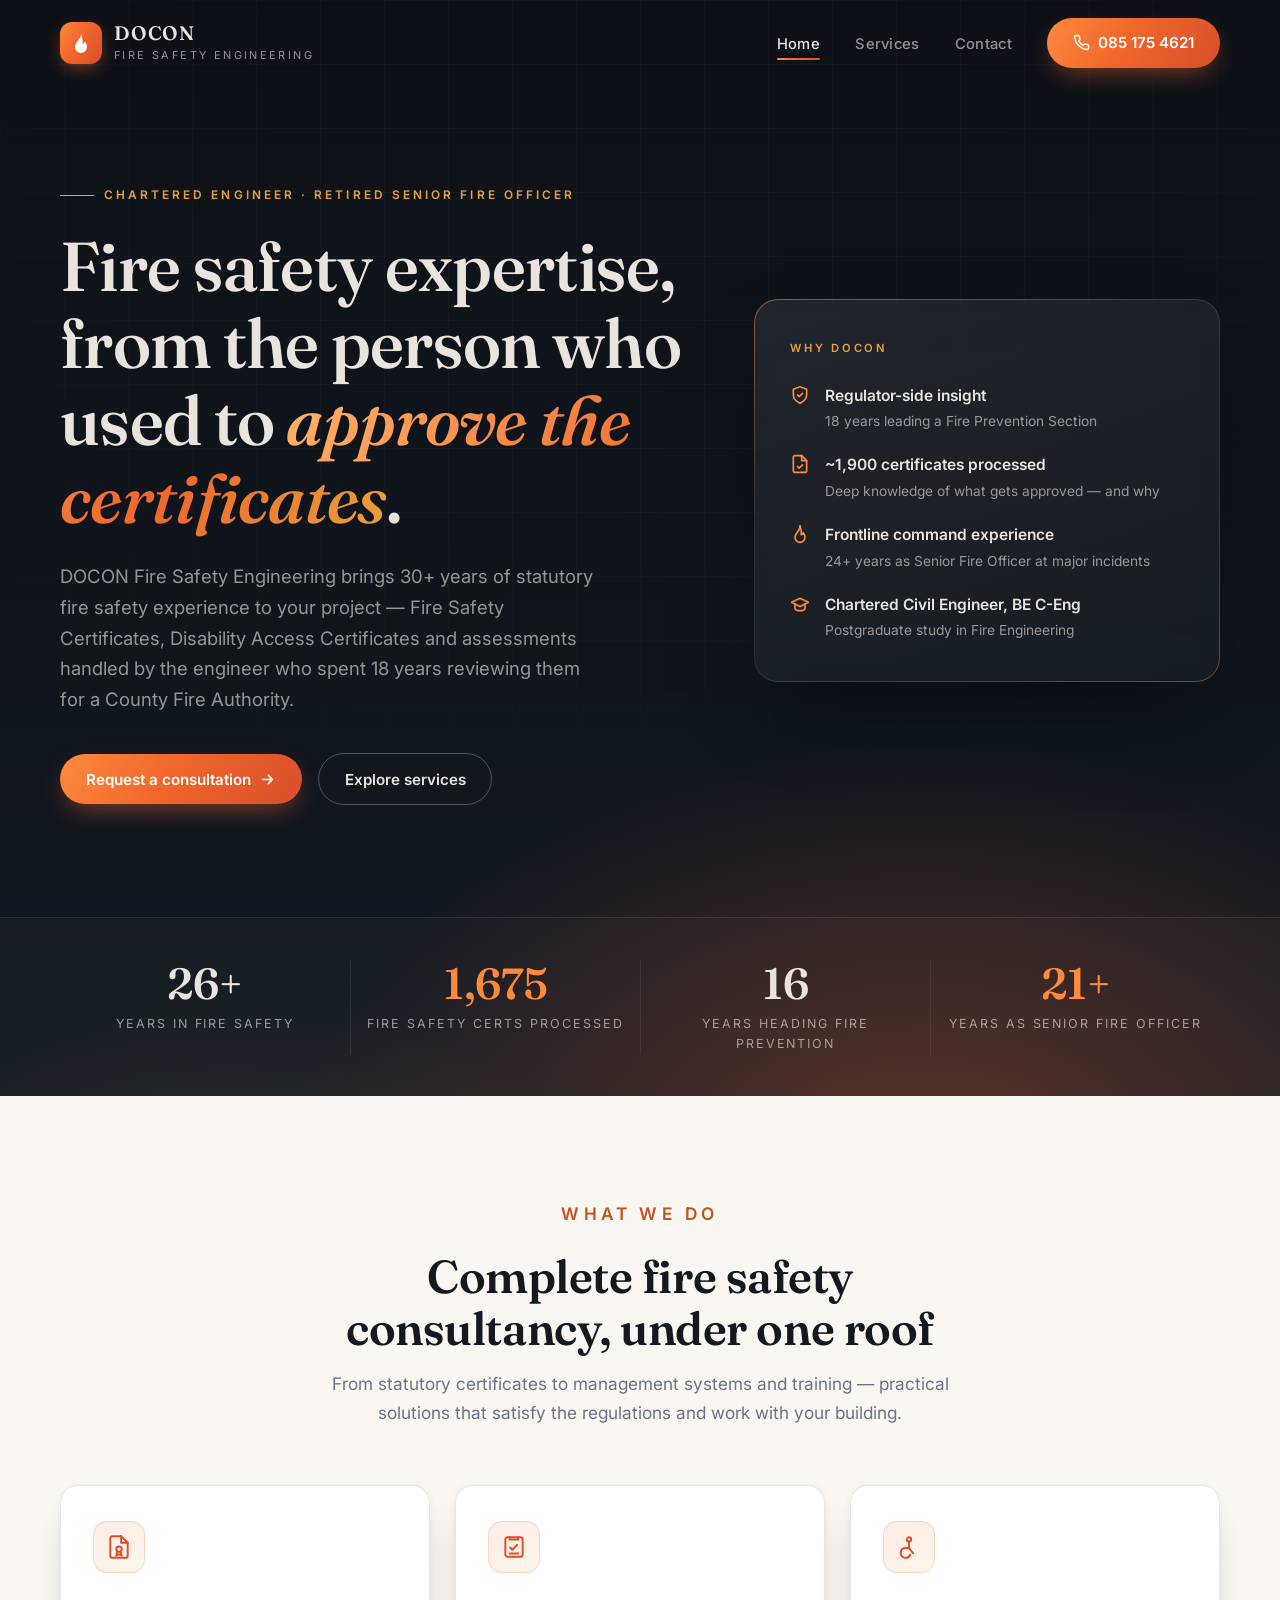
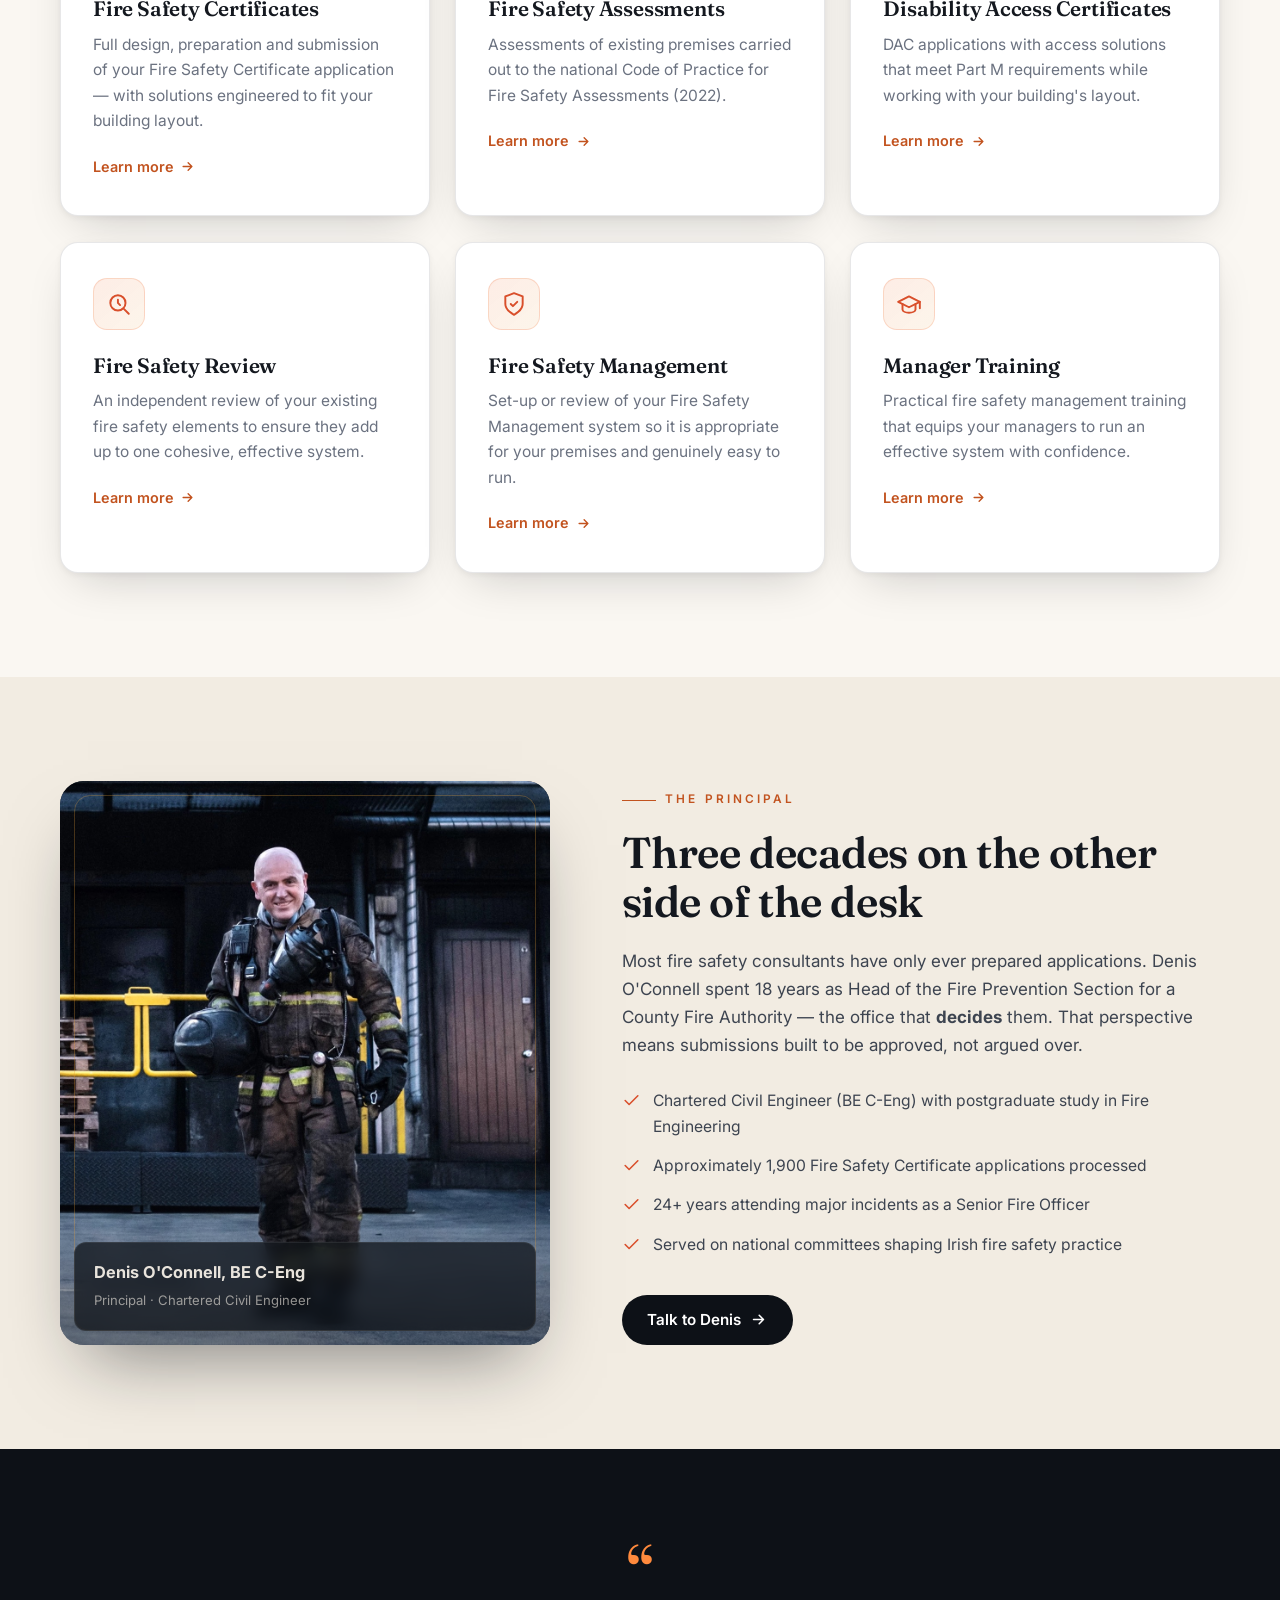
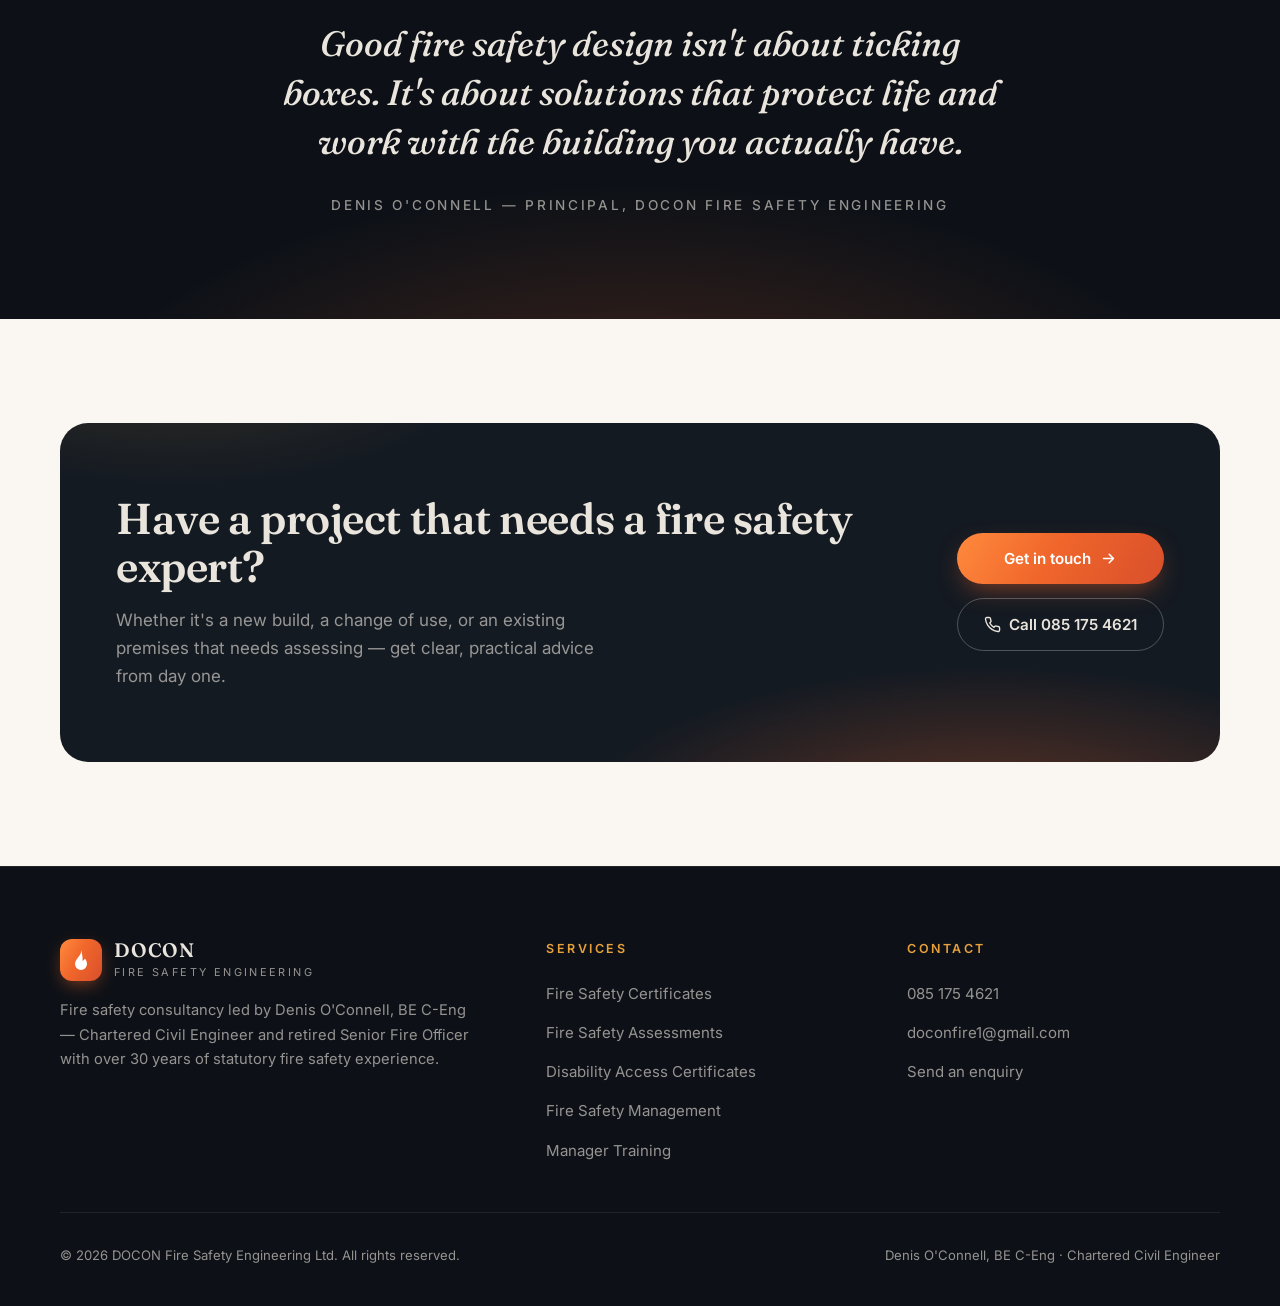
==== index.html @ 433e4456 "Build DOCON Fire Safety Engineering website with photos Three-page static site (home, services, cont" ====
<!DOCTYPE html>
<html lang="en">
<head>
  <meta charset="UTF-8">
  <meta name="viewport" content="width=device-width, initial-scale=1.0">
  <title>DOCON Fire Safety Engineering | Fire Safety Consultants, Ireland</title>
  <meta name="description" content="DOCON Fire Safety Engineering Ltd. — fire safety certificates, assessments and disability access certificates from Denis O'Connell, Chartered Engineer and retired Senior Fire Officer with 30+ years' experience.">
  <link rel="preconnect" href="https://fonts.googleapis.com">
  <link rel="preconnect" href="https://fonts.gstatic.com" crossorigin>
  <link href="https://fonts.googleapis.com/css2?family=Fraunces:ital,opsz,wght@0,9..144,400..700;1,9..144,400..700&family=Inter:wght@400;500;600;700&display=swap" rel="stylesheet">
  <link rel="stylesheet" href="styles.css">
  <link rel="icon" href="data:image/svg+xml,%3Csvg xmlns='http://www.w3.org/2000/svg' viewBox='0 0 24 24'%3E%3Cpath fill='%23f0662b' d='M12 2c.5 4-1.5 5.5-3 7.5C7.4 11.6 6 13.6 6 16a6 6 0 0 0 12 0c0-2.1-1-3.9-2-5.5-.7 1.2-1.5 2-2.5 2.5.5-3-.5-8-1.5-11z'/%3E%3C/svg%3E">
</head>
<body>
<a class="skip-link" href="#main">Skip to content</a>

<header class="site-header">
  <div class="wrap nav">
    <a class="brand" href="index.html" aria-label="DOCON Fire Safety Engineering — home">
      <span class="brand-mark" aria-hidden="true">
        <svg viewBox="0 0 24 24" fill="none"><path d="M12 2c.5 4-1.5 5.5-3 7.5C7.4 11.6 6 13.6 6 16a6 6 0 0 0 12 0c0-2.1-1-3.9-2-5.5-.7 1.2-1.5 2-2.5 2.5.5-3-.5-8-1.5-11z" fill="#fff"/></svg>
      </span>
      <span class="brand-text">
        <strong>DOCON</strong>
        <span>Fire Safety Engineering</span>
      </span>
    </a>
    <nav aria-label="Main navigation">
      <button class="nav-toggle" aria-expanded="false" aria-label="Toggle menu">
        <span></span><span></span><span></span>
      </button>
      <ul class="nav-links">
        <li><a href="index.html" class="active" aria-current="page">Home</a></li>
        <li><a href="services.html">Services</a></li>
        <li><a href="contact.html">Contact</a></li>
        <li><a class="btn btn-flame" href="tel:+353851754621">
          <svg viewBox="0 0 24 24" fill="none" stroke="currentColor" stroke-width="2" stroke-linecap="round" stroke-linejoin="round"><path d="M22 16.92v3a2 2 0 0 1-2.18 2 19.79 19.79 0 0 1-8.63-3.07 19.5 19.5 0 0 1-6-6 19.79 19.79 0 0 1-3.07-8.67A2 2 0 0 1 4.11 2h3a2 2 0 0 1 2 1.72c.13.96.36 1.9.7 2.81a2 2 0 0 1-.45 2.11L8.09 9.91a16 16 0 0 0 6 6l1.27-1.27a2 2 0 0 1 2.11-.45c.91.34 1.85.57 2.81.7A2 2 0 0 1 22 16.92z"/></svg>
          085 175 4621
        </a></li>
      </ul>
    </nav>
  </div>
</header>

<main id="main">

  <!-- ============ HERO ============ -->
  <section class="hero">
    <div class="embers" aria-hidden="true"></div>
    <div class="wrap">
      <div class="hero-inner">
        <div>
          <p class="eyebrow">Chartered Engineer · Retired Senior Fire Officer</p>
          <h1>Fire safety expertise, from the person who used to <em>approve the certificates</em>.</h1>
          <p class="hero-lede">DOCON Fire Safety Engineering brings 30+ years of statutory fire safety experience to your project — Fire Safety Certificates, Disability Access Certificates and assessments handled by the engineer who spent 18 years reviewing them for a County Fire Authority.</p>
          <div class="hero-ctas">
            <a class="btn btn-flame" href="contact.html">Request a consultation
              <svg viewBox="0 0 24 24" fill="none" stroke="currentColor" stroke-width="2.2" stroke-linecap="round" stroke-linejoin="round"><path d="M5 12h14M13 6l6 6-6 6"/></svg>
            </a>
            <a class="btn btn-ghost" href="services.html">Explore services</a>
          </div>
        </div>

        <aside class="hero-card reveal" aria-label="Credentials at a glance">
          <p class="hero-card-label">Why DOCON</p>
          <ul>
            <li>
              <svg viewBox="0 0 24 24" fill="none" stroke="currentColor" stroke-width="2" stroke-linecap="round" stroke-linejoin="round"><path d="M12 22s8-4 8-10V5l-8-3-8 3v7c0 6 8 10 8 10z"/><path d="m9 12 2 2 4-4"/></svg>
              <span><strong>Regulator-side insight</strong><small>18 years leading a Fire Prevention Section</small></span>
            </li>
            <li>
              <svg viewBox="0 0 24 24" fill="none" stroke="currentColor" stroke-width="2" stroke-linecap="round" stroke-linejoin="round"><path d="M14 2H6a2 2 0 0 0-2 2v16a2 2 0 0 0 2 2h12a2 2 0 0 0 2-2V8z"/><path d="M14 2v6h6"/><path d="m9 15 2 2 4-4"/></svg>
              <span><strong>~1,900 certificates processed</strong><small>Deep knowledge of what gets approved — and why</small></span>
            </li>
            <li>
              <svg viewBox="0 0 24 24" fill="none" stroke="currentColor" stroke-width="2" stroke-linecap="round" stroke-linejoin="round"><path d="M12 2c.5 4-1.5 5.5-3 7.5C7.4 11.6 6 13.6 6 16a6 6 0 0 0 12 0c0-2.1-1-3.9-2-5.5-.7 1.2-1.5 2-2.5 2.5.5-3-.5-8-1.5-11z"/></svg>
              <span><strong>Frontline command experience</strong><small>24+ years as Senior Fire Officer at major incidents</small></span>
            </li>
            <li>
              <svg viewBox="0 0 24 24" fill="none" stroke="currentColor" stroke-width="2" stroke-linecap="round" stroke-linejoin="round"><path d="M22 10 12 5 2 10l10 5 10-5z"/><path d="M6 12v5c0 1.7 2.7 3 6 3s6-1.3 6-3v-5"/></svg>
              <span><strong>Chartered Civil Engineer, BE C-Eng</strong><small>Postgraduate study in Fire Engineering</small></span>
            </li>
          </ul>
        </aside>
      </div>
    </div>

    <div class="stats-band">
      <div class="wrap stats-grid">
        <div class="stat">
          <div class="stat-num"><span data-count="30" data-suffix="+">0</span></div>
          <div class="stat-label">Years in fire safety</div>
        </div>
        <div class="stat">
          <div class="stat-num"><span class="accent" data-count="1900" data-suffix="">0</span></div>
          <div class="stat-label">Fire Safety Certs processed</div>
        </div>
        <div class="stat">
          <div class="stat-num"><span data-count="18" data-suffix="">0</span></div>
          <div class="stat-label">Years heading Fire Prevention</div>
        </div>
        <div class="stat">
          <div class="stat-num"><span class="accent" data-count="24" data-suffix="+">0</span></div>
          <div class="stat-label">Years as Senior Fire Officer</div>
        </div>
      </div>
    </div>
  </section>

  <!-- ============ SERVICES PREVIEW ============ -->
  <section class="section">
    <div class="wrap">
      <div class="section-head center reveal">
        <p class="eyebrow on-light">What we do</p>
        <h2>Complete fire safety consultancy, under one roof</h2>
        <p>From statutory certificates to management systems and training — practical solutions that satisfy the regulations and work with your building.</p>
      </div>

      <div class="cards-grid">
        <a class="card reveal" href="services.html#fire-safety-certificates" style="--delay:0s">
          <span class="card-icon" aria-hidden="true">
            <svg viewBox="0 0 24 24" fill="none" stroke="currentColor" stroke-width="1.8" stroke-linecap="round" stroke-linejoin="round"><path d="M14 2H6a2 2 0 0 0-2 2v16a2 2 0 0 0 2 2h12a2 2 0 0 0 2-2V8z"/><path d="M14 2v6h6"/><circle cx="12" cy="14" r="2.5"/><path d="m10.5 16 -1 4 2.5-1.3L14.5 20l-1-4"/></svg>
          </span>
          <h3>Fire Safety Certificates</h3>
          <p>Full design, preparation and submission of your Fire Safety Certificate application — with solutions engineered to fit your building layout.</p>
          <span class="card-link">Learn more <svg viewBox="0 0 24 24" fill="none" stroke="currentColor" stroke-width="2.2" stroke-linecap="round" stroke-linejoin="round"><path d="M5 12h14M13 6l6 6-6 6"/></svg></span>
        </a>

        <a class="card reveal" href="services.html#fire-safety-assessments" style="--delay:0.08s">
          <span class="card-icon" aria-hidden="true">
            <svg viewBox="0 0 24 24" fill="none" stroke="currentColor" stroke-width="1.8" stroke-linecap="round" stroke-linejoin="round"><rect x="4" y="3" width="16" height="18" rx="2"/><path d="M8 3v2h8V3"/><path d="m8.5 12.5 2 2 4.5-4.5"/><path d="M8 18h8"/></svg>
          </span>
          <h3>Fire Safety Assessments</h3>
          <p>Assessments of existing premises carried out to the national Code of Practice for Fire Safety Assessments (2022).</p>
          <span class="card-link">Learn more <svg viewBox="0 0 24 24" fill="none" stroke="currentColor" stroke-width="2.2" stroke-linecap="round" stroke-linejoin="round"><path d="M5 12h14M13 6l6 6-6 6"/></svg></span>
        </a>

        <a class="card reveal" href="services.html#disability-access-certificates" style="--delay:0.16s">
          <span class="card-icon" aria-hidden="true">
            <svg viewBox="0 0 24 24" fill="none" stroke="currentColor" stroke-width="1.8" stroke-linecap="round" stroke-linejoin="round"><circle cx="12" cy="5" r="2"/><path d="M12 7v6l4 5"/><path d="M12 13H8.5a4.5 4.5 0 1 0 4.6 6"/></svg>
          </span>
          <h3>Disability Access Certificates</h3>
          <p>DAC applications with access solutions that meet Part M requirements while working with your building's layout.</p>
          <span class="card-link">Learn more <svg viewBox="0 0 24 24" fill="none" stroke="currentColor" stroke-width="2.2" stroke-linecap="round" stroke-linejoin="round"><path d="M5 12h14M13 6l6 6-6 6"/></svg></span>
        </a>

        <a class="card reveal" href="services.html#fire-safety-review" style="--delay:0s">
          <span class="card-icon" aria-hidden="true">
            <svg viewBox="0 0 24 24" fill="none" stroke="currentColor" stroke-width="1.8" stroke-linecap="round" stroke-linejoin="round"><circle cx="11" cy="11" r="7"/><path d="m21 21-4.3-4.3"/><path d="M11 8v3l2 2"/></svg>
          </span>
          <h3>Fire Safety Review</h3>
          <p>An independent review of your existing fire safety elements to ensure they add up to one cohesive, effective system.</p>
          <span class="card-link">Learn more <svg viewBox="0 0 24 24" fill="none" stroke="currentColor" stroke-width="2.2" stroke-linecap="round" stroke-linejoin="round"><path d="M5 12h14M13 6l6 6-6 6"/></svg></span>
        </a>

        <a class="card reveal" href="services.html#fire-safety-management" style="--delay:0.08s">
          <span class="card-icon" aria-hidden="true">
            <svg viewBox="0 0 24 24" fill="none" stroke="currentColor" stroke-width="1.8" stroke-linecap="round" stroke-linejoin="round"><path d="M12 22s8-4 8-10V5l-8-3-8 3v7c0 6 8 10 8 10z"/><path d="m9 12 2 2 4-4"/></svg>
          </span>
          <h3>Fire Safety Management</h3>
          <p>Set-up or review of your Fire Safety Management system so it is appropriate for your premises and genuinely easy to run.</p>
          <span class="card-link">Learn more <svg viewBox="0 0 24 24" fill="none" stroke="currentColor" stroke-width="2.2" stroke-linecap="round" stroke-linejoin="round"><path d="M5 12h14M13 6l6 6-6 6"/></svg></span>
        </a>

        <a class="card reveal" href="services.html#manager-training" style="--delay:0.16s">
          <span class="card-icon" aria-hidden="true">
            <svg viewBox="0 0 24 24" fill="none" stroke="currentColor" stroke-width="1.8" stroke-linecap="round" stroke-linejoin="round"><path d="M22 10 12 5 2 10l10 5 10-5z"/><path d="M6 12v5c0 1.7 2.7 3 6 3s6-1.3 6-3v-5"/><path d="M22 10v6"/></svg>
          </span>
          <h3>Manager Training</h3>
          <p>Practical fire safety management training that equips your managers to run an effective system with confidence.</p>
          <span class="card-link">Learn more <svg viewBox="0 0 24 24" fill="none" stroke="currentColor" stroke-width="2.2" stroke-linecap="round" stroke-linejoin="round"><path d="M5 12h14M13 6l6 6-6 6"/></svg></span>
        </a>
      </div>
    </div>
  </section>

  <!-- ============ ABOUT ============ -->
  <section class="section about-band">
    <div class="wrap about-grid">
      <div class="portrait-frame reveal">
        <img src="images/denis-fire-officer.jpg" alt="Denis O'Connell in full firefighter breathing apparatus, helmet in hand" loading="lazy">
        <div class="portrait-caption">
          <strong>Denis O'Connell, BE C-Eng</strong>
          <span>Principal · Chartered Civil Engineer</span>
        </div>
      </div>
      <div class="about-copy reveal">
        <p class="eyebrow on-light">The principal</p>
        <h2>Three decades on the other side of the desk</h2>
        <p>Most fire safety consultants have only ever prepared applications. Denis O'Connell spent 18 years as Head of the Fire Prevention Section for a County Fire Authority — the office that <strong>decides</strong> them. That perspective means submissions built to be approved, not argued over.</p>
        <ul class="cred-list">
          <li><svg viewBox="0 0 24 24" fill="none" stroke="currentColor" stroke-width="2" stroke-linecap="round" stroke-linejoin="round"><path d="M20 6 9 17l-5-5"/></svg>Chartered Civil Engineer (BE C-Eng) with postgraduate study in Fire Engineering</li>
          <li><svg viewBox="0 0 24 24" fill="none" stroke="currentColor" stroke-width="2" stroke-linecap="round" stroke-linejoin="round"><path d="M20 6 9 17l-5-5"/></svg>Approximately 1,900 Fire Safety Certificate applications processed</li>
          <li><svg viewBox="0 0 24 24" fill="none" stroke="currentColor" stroke-width="2" stroke-linecap="round" stroke-linejoin="round"><path d="M20 6 9 17l-5-5"/></svg>24+ years attending major incidents as a Senior Fire Officer</li>
          <li><svg viewBox="0 0 24 24" fill="none" stroke="currentColor" stroke-width="2" stroke-linecap="round" stroke-linejoin="round"><path d="M20 6 9 17l-5-5"/></svg>Served on national committees shaping Irish fire safety practice</li>
        </ul>
        <a class="btn btn-dark" href="contact.html">Talk to Denis
          <svg viewBox="0 0 24 24" fill="none" stroke="currentColor" stroke-width="2.2" stroke-linecap="round" stroke-linejoin="round"><path d="M5 12h14M13 6l6 6-6 6"/></svg>
        </a>
      </div>
    </div>
  </section>

  <!-- ============ QUOTE ============ -->
  <section class="section quote-band">
    <div class="wrap reveal">
      <blockquote>
        Good fire safety design isn't about ticking boxes. It's about solutions that protect life <em>and</em> work with the building you actually have.
        <cite>Denis O'Connell — Principal, DOCON Fire Safety Engineering</cite>
      </blockquote>
    </div>
  </section>

  <!-- ============ CTA ============ -->
  <section class="section">
    <div class="wrap">
      <div class="cta-band reveal">
        <div>
          <h2>Have a project that needs a fire safety expert?</h2>
          <p>Whether it's a new build, a change of use, or an existing premises that needs assessing — get clear, practical advice from day one.</p>
        </div>
        <div class="cta-actions">
          <a class="btn btn-flame" href="contact.html">Get in touch
            <svg viewBox="0 0 24 24" fill="none" stroke="currentColor" stroke-width="2.2" stroke-linecap="round" stroke-linejoin="round"><path d="M5 12h14M13 6l6 6-6 6"/></svg>
          </a>
          <a class="btn btn-ghost" href="tel:+353851754621">
            <svg viewBox="0 0 24 24" fill="none" stroke="currentColor" stroke-width="2" stroke-linecap="round" stroke-linejoin="round"><path d="M22 16.92v3a2 2 0 0 1-2.18 2 19.79 19.79 0 0 1-8.63-3.07 19.5 19.5 0 0 1-6-6 19.79 19.79 0 0 1-3.07-8.67A2 2 0 0 1 4.11 2h3a2 2 0 0 1 2 1.72c.13.96.36 1.9.7 2.81a2 2 0 0 1-.45 2.11L8.09 9.91a16 16 0 0 0 6 6l1.27-1.27a2 2 0 0 1 2.11-.45c.91.34 1.85.57 2.81.7A2 2 0 0 1 22 16.92z"/></svg>
            Call 085 175 4621
          </a>
        </div>
      </div>
    </div>
  </section>

</main>

<footer class="site-footer">
  <div class="wrap">
    <div class="footer-grid">
      <div class="footer-brand">
        <a class="brand" href="index.html">
          <span class="brand-mark" aria-hidden="true">
            <svg viewBox="0 0 24 24" fill="none"><path d="M12 2c.5 4-1.5 5.5-3 7.5C7.4 11.6 6 13.6 6 16a6 6 0 0 0 12 0c0-2.1-1-3.9-2-5.5-.7 1.2-1.5 2-2.5 2.5.5-3-.5-8-1.5-11z" fill="#fff"/></svg>
          </span>
          <span class="brand-text">
            <strong>DOCON</strong>
            <span>Fire Safety Engineering</span>
          </span>
        </a>
        <p>Fire safety consultancy led by Denis O'Connell, BE C-Eng — Chartered Civil Engineer and retired Senior Fire Officer with over 30 years of statutory fire safety experience.</p>
      </div>
      <div class="footer-col">
        <h4>Services</h4>
        <ul>
          <li><a href="services.html#fire-safety-certificates">Fire Safety Certificates</a></li>
          <li><a href="services.html#fire-safety-assessments">Fire Safety Assessments</a></li>
          <li><a href="services.html#disability-access-certificates">Disability Access Certificates</a></li>
          <li><a href="services.html#fire-safety-management">Fire Safety Management</a></li>
          <li><a href="services.html#manager-training">Manager Training</a></li>
        </ul>
      </div>
      <div class="footer-col">
        <h4>Contact</h4>
        <ul>
          <li><a href="tel:+353851754621">085 175 4621</a></li>
          <li><a href="mailto:doconfire1@gmail.com">doconfire1@gmail.com</a></li>
          <li><a href="contact.html">Send an enquiry</a></li>
        </ul>
      </div>
    </div>
    <div class="footer-bottom">
      <span>© <span id="year">2026</span> DOCON Fire Safety Engineering Ltd. All rights reserved.</span>
      <span>Denis O'Connell, BE C-Eng · Chartered Civil Engineer</span>
    </div>
  </div>
</footer>

<script src="script.js"></script>
</body>
</html>
---- styles.css ----
/* ============================================
   DOCON Fire Safety Engineering — styles.css
   ============================================ */

:root {
  --ink: #14181f;
  --ink-soft: #3d4450;
  --ink-muted: #6b7280;
  --paper: #faf7f2;
  --paper-card: #ffffff;
  --dark: #0d1117;
  --dark-2: #141a22;
  --dark-3: #1b232e;
  --line: rgba(20, 24, 31, 0.1);
  --line-dark: rgba(255, 255, 255, 0.08);
  --flame: #f0662b;
  --flame-bright: #ff8a3d;
  --ember: #e8a13a;
  --flame-grad: linear-gradient(120deg, #ff8a3d 0%, #f0662b 45%, #d94f2b 100%);
  --text-on-dark: #e9e4dc;
  --text-on-dark-muted: rgba(233, 228, 220, 0.62);
  --radius: 18px;
  --shadow-card: 0 2px 6px rgba(13, 17, 23, 0.05), 0 18px 44px -18px rgba(13, 17, 23, 0.22);
  --shadow-card-hover: 0 4px 10px rgba(13, 17, 23, 0.07), 0 30px 60px -20px rgba(217, 79, 43, 0.28);
  --ease-out: cubic-bezier(0.22, 1, 0.36, 1);
}

* { margin: 0; padding: 0; box-sizing: border-box; }

html { scroll-behavior: smooth; }

body {
  font-family: "Inter", -apple-system, BlinkMacSystemFont, "Segoe UI", sans-serif;
  font-size: 17px;
  line-height: 1.65;
  color: var(--ink);
  background: var(--paper);
  -webkit-font-smoothing: antialiased;
}

h1, h2, h3, .display {
  font-family: "Fraunces", Georgia, serif;
  font-weight: 600;
  line-height: 1.12;
  letter-spacing: -0.01em;
}

img { max-width: 100%; display: block; }
a { color: inherit; }

.wrap {
  width: min(1160px, 92vw);
  margin-inline: auto;
}

/* ---------- Accessibility ---------- */
.skip-link {
  position: absolute; left: -999px; top: 0;
  background: var(--flame); color: #fff; padding: 0.6rem 1rem;
  z-index: 200; border-radius: 0 0 8px 0; text-decoration: none;
}
.skip-link:focus { left: 0; }

:focus-visible {
  outline: 2px solid var(--flame);
  outline-offset: 3px;
  border-radius: 4px;
}

/* ============================================
   Header / Nav
   ============================================ */
.site-header {
  position: fixed;
  inset: 0 0 auto 0;
  z-index: 100;
  transition: background 0.35s ease, box-shadow 0.35s ease, border-color 0.35s ease;
  border-bottom: 1px solid transparent;
}
.site-header.scrolled {
  background: rgba(13, 17, 23, 0.82);
  -webkit-backdrop-filter: blur(14px);
  backdrop-filter: blur(14px);
  border-bottom-color: var(--line-dark);
  box-shadow: 0 10px 30px -12px rgba(0, 0, 0, 0.45);
}

.nav {
  display: flex;
  align-items: center;
  justify-content: space-between;
  gap: 2rem;
  padding: 1.1rem 0;
}

.brand {
  display: flex;
  align-items: center;
  gap: 0.75rem;
  text-decoration: none;
  color: var(--text-on-dark);
}
.brand-mark {
  width: 42px; height: 42px;
  display: grid; place-items: center;
  border-radius: 12px;
  background: var(--flame-grad);
  box-shadow: 0 6px 18px -4px rgba(240, 102, 43, 0.55);
  flex-shrink: 0;
}
.brand-mark svg { width: 24px; height: 24px; }
.brand-text { line-height: 1.15; }
.brand-text strong {
  display: block;
  font-family: "Fraunces", Georgia, serif;
  font-size: 1.22rem;
  font-weight: 600;
  letter-spacing: 0.04em;
}
.brand-text span {
  font-size: 0.68rem;
  text-transform: uppercase;
  letter-spacing: 0.22em;
  color: var(--text-on-dark-muted);
}

.nav-links {
  display: flex;
  align-items: center;
  gap: 2.2rem;
  list-style: none;
}
.nav-links a:not(.btn) {
  text-decoration: none;
  font-size: 0.92rem;
  font-weight: 500;
  letter-spacing: 0.02em;
  color: var(--text-on-dark-muted);
  transition: color 0.2s ease;
  position: relative;
  padding: 0.3rem 0;
}
.nav-links a:not(.btn):hover { color: var(--text-on-dark); }
.nav-links a:not(.btn)::after {
  content: "";
  position: absolute;
  left: 0; bottom: -2px;
  width: 100%; height: 2px;
  background: var(--flame-grad);
  border-radius: 2px;
  transform: scaleX(0);
  transform-origin: left;
  transition: transform 0.3s var(--ease-out);
}
.nav-links a:not(.btn):hover::after,
.nav-links a.active::after { transform: scaleX(1); }
.nav-links a.active { color: var(--text-on-dark) !important; }

.nav-toggle {
  display: none;
  background: none;
  border: 0;
  cursor: pointer;
  padding: 0.5rem;
  z-index: 110;
}
.nav-toggle span {
  display: block;
  width: 26px; height: 2px;
  background: var(--text-on-dark);
  margin: 6px 0;
  border-radius: 2px;
  transition: transform 0.3s ease, opacity 0.3s ease;
}
.nav-toggle[aria-expanded="true"] span:nth-child(1) { transform: translateY(8px) rotate(45deg); }
.nav-toggle[aria-expanded="true"] span:nth-child(2) { opacity: 0; }
.nav-toggle[aria-expanded="true"] span:nth-child(3) { transform: translateY(-8px) rotate(-45deg); }

/* ---------- Buttons ---------- */
.btn {
  display: inline-flex;
  align-items: center;
  gap: 0.55rem;
  padding: 0.8rem 1.6rem;
  border-radius: 999px;
  font-weight: 600;
  font-size: 0.95rem;
  text-decoration: none;
  border: 0;
  cursor: pointer;
  font-family: inherit;
  transition: transform 0.25s var(--ease-out), box-shadow 0.25s ease, background 0.25s ease;
}
.btn-flame {
  background: var(--flame-grad);
  color: #fff;
  box-shadow: 0 10px 26px -8px rgba(240, 102, 43, 0.55);
}
.btn-flame:hover {
  transform: translateY(-2px);
  box-shadow: 0 16px 34px -8px rgba(240, 102, 43, 0.65);
}
.btn-ghost {
  background: transparent;
  color: var(--text-on-dark);
  border: 1px solid rgba(255, 255, 255, 0.25);
}
.btn-ghost:hover {
  border-color: rgba(255, 255, 255, 0.55);
  background: rgba(255, 255, 255, 0.06);
  transform: translateY(-2px);
}
.btn-dark {
  background: var(--dark);
  color: #fff;
}
.btn-dark:hover {
  transform: translateY(-2px);
  box-shadow: 0 14px 30px -10px rgba(13, 17, 23, 0.5);
}
.btn svg { width: 17px; height: 17px; }

/* ============================================
   Hero
   ============================================ */
.hero {
  position: relative;
  background:
    radial-gradient(ellipse 80% 65% at 72% 108%, rgba(240, 102, 43, 0.32), transparent 62%),
    radial-gradient(ellipse 55% 45% at 18% 118%, rgba(232, 161, 58, 0.16), transparent 60%),
    linear-gradient(180deg, #0d1117 0%, #10151d 55%, #131922 100%);
  color: var(--text-on-dark);
  overflow: hidden;
}
.hero::before {
  content: "";
  position: absolute;
  inset: 0;
  background-image:
    linear-gradient(rgba(255,255,255,0.028) 1px, transparent 1px),
    linear-gradient(90deg, rgba(255,255,255,0.028) 1px, transparent 1px);
  background-size: 64px 64px;
  -webkit-mask-image: radial-gradient(ellipse 90% 80% at 50% 20%, black 30%, transparent 78%);
  mask-image: radial-gradient(ellipse 90% 80% at 50% 20%, black 30%, transparent 78%);
  pointer-events: none;
}

/* floating embers */
.embers { position: absolute; inset: 0; pointer-events: none; overflow: hidden; }
.ember {
  position: absolute;
  bottom: -12px;
  width: 5px; height: 5px;
  border-radius: 50%;
  background: radial-gradient(circle, #ffb469 0%, #f0662b 60%, transparent 100%);
  opacity: 0;
  animation: rise linear infinite;
  filter: blur(0.5px);
}
@keyframes rise {
  0%   { transform: translateY(0) translateX(0) scale(1); opacity: 0; }
  8%   { opacity: 0.85; }
  60%  { opacity: 0.5; }
  100% { transform: translateY(-88vh) translateX(var(--drift, 30px)) scale(0.25); opacity: 0; }
}
@media (prefers-reduced-motion: reduce) {
  .ember { animation: none; display: none; }
  html { scroll-behavior: auto; }
}

.hero-inner {
  position: relative;
  display: grid;
  grid-template-columns: 1.15fr 0.85fr;
  gap: 4rem;
  align-items: center;
  padding: 11rem 0 7rem;
  min-height: 92vh;
}

.eyebrow {
  display: inline-flex;
  align-items: center;
  gap: 0.6rem;
  font-size: 0.74rem;
  font-weight: 600;
  text-transform: uppercase;
  letter-spacing: 0.26em;
  color: var(--ember);
  margin-bottom: 1.4rem;
}
.eyebrow::before {
  content: "";
  width: 34px; height: 1px;
  background: var(--ember);
}

.hero h1 {
  font-size: clamp(2.6rem, 5.4vw, 4.4rem);
  font-weight: 560;
  margin-bottom: 1.5rem;
}
.hero h1 em {
  font-style: italic;
  background: linear-gradient(115deg, #ffb469, #f0662b 65%, #e8a13a);
  -webkit-background-clip: text;
  background-clip: text;
  -webkit-text-fill-color: transparent;
  color: transparent;
}
.hero-lede {
  font-size: 1.16rem;
  color: var(--text-on-dark-muted);
  max-width: 34rem;
  margin-bottom: 2.4rem;
}
.hero-ctas { display: flex; flex-wrap: wrap; gap: 1rem; align-items: center; }

.hero-phone {
  display: flex; align-items: center; gap: 0.6rem;
  color: var(--text-on-dark-muted);
  font-size: 0.95rem;
  text-decoration: none;
  transition: color 0.2s ease;
}
.hero-phone:hover { color: var(--text-on-dark); }
.hero-phone svg { width: 18px; height: 18px; color: var(--ember); }

/* hero credential card */
.hero-card {
  position: relative;
  background: linear-gradient(160deg, rgba(255,255,255,0.075), rgba(255,255,255,0.028));
  border: 1px solid var(--line-dark);
  border-radius: 24px;
  padding: 2.4rem 2.2rem;
  -webkit-backdrop-filter: blur(8px);
  backdrop-filter: blur(8px);
  box-shadow: 0 40px 80px -30px rgba(0, 0, 0, 0.55);
}
.hero-card::before {
  content: "";
  position: absolute;
  inset: -1px;
  border-radius: 24px;
  padding: 1px;
  background: linear-gradient(160deg, rgba(255, 138, 61, 0.5), transparent 40%, transparent 65%, rgba(232, 161, 58, 0.3));
  -webkit-mask: linear-gradient(#fff 0 0) content-box, linear-gradient(#fff 0 0);
  mask: linear-gradient(#fff 0 0) content-box, linear-gradient(#fff 0 0);
  -webkit-mask-composite: xor;
  mask-composite: exclude;
  pointer-events: none;
}
.hero-card-label {
  font-size: 0.7rem;
  text-transform: uppercase;
  letter-spacing: 0.24em;
  color: var(--ember);
  font-weight: 600;
  margin-bottom: 1.6rem;
}
.hero-card ul { list-style: none; display: grid; gap: 1.15rem; }
.hero-card li {
  display: flex;
  gap: 0.9rem;
  align-items: flex-start;
  font-size: 0.97rem;
  color: var(--text-on-dark);
}
.hero-card li svg {
  width: 20px; height: 20px;
  flex-shrink: 0;
  margin-top: 2px;
  color: var(--flame-bright);
}
.hero-card li span strong { display: block; font-weight: 600; }
.hero-card li span small { color: var(--text-on-dark-muted); font-size: 0.86rem; }

/* ---------- stats band ---------- */
.stats-band {
  position: relative;
  border-top: 1px solid var(--line-dark);
  background: rgba(255, 255, 255, 0.02);
}
.stats-grid {
  display: grid;
  grid-template-columns: repeat(4, 1fr);
  padding: 2.6rem 0;
}
.stat {
  text-align: center;
  padding: 0 1rem;
  border-left: 1px solid var(--line-dark);
}
.stat:first-child { border-left: 0; }
.stat-num {
  font-family: "Fraunces", Georgia, serif;
  font-size: clamp(2rem, 3.4vw, 2.9rem);
  font-weight: 560;
  color: var(--text-on-dark);
  line-height: 1.1;
}
.stat-num .accent { color: var(--flame-bright); }
.stat-label {
  margin-top: 0.35rem;
  font-size: 0.78rem;
  text-transform: uppercase;
  letter-spacing: 0.16em;
  color: var(--text-on-dark-muted);
}

/* ============================================
   Sections (light)
   ============================================ */
section { position: relative; }
.section { padding: 6.5rem 0; }
.section-head { max-width: 42rem; margin-bottom: 3.6rem; }
.section-head.center { margin-inline: auto; text-align: center; }
.section-head.center .eyebrow { justify-content: center; }
.section-head.center .eyebrow::before { display: none; }
.section-head h2 {
  font-size: clamp(2rem, 3.6vw, 2.9rem);
  margin-bottom: 1rem;
}
.section-head p { color: var(--ink-muted); font-size: 1.08rem; }

.eyebrow.on-light { color: #c2531f; }
.eyebrow.on-light::before { background: #c2531f; }

/* ---------- service cards ---------- */
.cards-grid {
  display: grid;
  grid-template-columns: repeat(3, 1fr);
  gap: 1.6rem;
}
.card {
  position: relative;
  background: var(--paper-card);
  border: 1px solid var(--line);
  border-radius: var(--radius);
  padding: 2.2rem 2rem;
  box-shadow: var(--shadow-card);
  transition: transform 0.35s var(--ease-out), box-shadow 0.35s ease;
  overflow: hidden;
  text-decoration: none;
  display: block;
  color: var(--ink);
}
.card::after {
  content: "";
  position: absolute;
  inset: auto 0 0 0;
  height: 3px;
  background: var(--flame-grad);
  transform: scaleX(0);
  transform-origin: left;
  transition: transform 0.4s var(--ease-out);
}
.card:hover { transform: translateY(-6px); box-shadow: var(--shadow-card-hover); }
.card:hover::after { transform: scaleX(1); }

.card-icon {
  width: 52px; height: 52px;
  border-radius: 14px;
  display: grid; place-items: center;
  background: linear-gradient(140deg, rgba(240, 102, 43, 0.12), rgba(232, 161, 58, 0.1));
  border: 1px solid rgba(240, 102, 43, 0.2);
  margin-bottom: 1.5rem;
  color: #d94f2b;
}
.card-icon svg { width: 26px; height: 26px; }
.card h3 { font-size: 1.3rem; margin-bottom: 0.7rem; }
.card p { color: var(--ink-muted); font-size: 0.97rem; }
.card-link {
  display: inline-flex;
  align-items: center;
  gap: 0.4rem;
  margin-top: 1.3rem;
  font-size: 0.9rem;
  font-weight: 600;
  color: #c2531f;
}
.card-link svg { width: 15px; height: 15px; transition: transform 0.25s var(--ease-out); }
.card:hover .card-link svg { transform: translateX(4px); }

/* ---------- about band ---------- */
.about-band { background: #f2ece2; }
.about-grid {
  display: grid;
  grid-template-columns: 0.9fr 1.1fr;
  gap: 4.5rem;
  align-items: center;
}
.portrait-frame {
  position: relative;
  border-radius: 24px;
  aspect-ratio: 4 / 4.6;
  background:
    radial-gradient(ellipse 90% 70% at 50% 100%, rgba(240, 102, 43, 0.28), transparent 65%),
    linear-gradient(165deg, #1b232e 0%, #0d1117 100%);
  display: grid;
  place-items: center;
  overflow: hidden;
  box-shadow: 0 36px 70px -28px rgba(13, 17, 23, 0.5);
}
.portrait-frame::before {
  content: "";
  position: absolute; inset: 14px;
  border: 1px solid rgba(232, 161, 58, 0.28);
  border-radius: 16px;
  pointer-events: none;
  z-index: 2;
}
.portrait-frame img {
  position: absolute;
  inset: 0;
  width: 100%;
  height: 100%;
  object-fit: cover;
  object-position: 60% 20%;
}
.portrait-frame::after {
  content: "";
  position: absolute;
  inset: 0;
  background: linear-gradient(180deg, transparent 55%, rgba(13, 17, 23, 0.55) 100%);
  pointer-events: none;
}
.portrait-caption { z-index: 3; }
.portrait-initials {
  font-family: "Fraunces", Georgia, serif;
  font-size: 6rem;
  font-weight: 560;
  background: linear-gradient(115deg, #ffb469, #f0662b 60%, #e8a13a);
  -webkit-background-clip: text;
  background-clip: text;
  -webkit-text-fill-color: transparent;
  color: transparent;
}
.portrait-caption {
  position: absolute;
  inset: auto 14px 14px;
  padding: 1rem 1.2rem;
  border-radius: 12px;
  background: rgba(13, 17, 23, 0.72);
  -webkit-backdrop-filter: blur(8px);
  backdrop-filter: blur(8px);
  border: 1px solid var(--line-dark);
  color: var(--text-on-dark);
}
.portrait-caption strong { display: block; font-size: 1.02rem; }
.portrait-caption span { font-size: 0.82rem; color: var(--text-on-dark-muted); }

.about-copy h2 { font-size: clamp(2rem, 3.4vw, 2.7rem); margin-bottom: 1.3rem; }
.about-copy > p { color: var(--ink-soft); margin-bottom: 1.2rem; }
.cred-list { list-style: none; display: grid; gap: 0.85rem; margin: 1.8rem 0 2.3rem; }
.cred-list li {
  display: flex; gap: 0.8rem; align-items: flex-start;
  font-size: 0.98rem; color: var(--ink-soft);
}
.cred-list svg {
  width: 19px; height: 19px; flex-shrink: 0; margin-top: 3px;
  color: #d94f2b;
}

/* ---------- process ---------- */
.process-grid {
  display: grid;
  grid-template-columns: repeat(4, 1fr);
  gap: 1.6rem;
  counter-reset: step;
}
.process-step {
  position: relative;
  padding: 2rem 1.6rem 1.8rem;
  background: var(--paper-card);
  border: 1px solid var(--line);
  border-radius: var(--radius);
  box-shadow: var(--shadow-card);
}
.process-step::before {
  counter-increment: step;
  content: "0" counter(step);
  display: block;
  font-family: "Fraunces", Georgia, serif;
  font-size: 2.6rem;
  font-weight: 560;
  line-height: 1;
  background: linear-gradient(115deg, #f0662b, #e8a13a);
  -webkit-background-clip: text;
  background-clip: text;
  -webkit-text-fill-color: transparent;
  color: transparent;
  margin-bottom: 1rem;
}
.process-step h3 { font-size: 1.12rem; margin-bottom: 0.5rem; }
.process-step p { font-size: 0.92rem; color: var(--ink-muted); }

/* ---------- quote band ---------- */
.quote-band {
  background:
    radial-gradient(ellipse 70% 90% at 50% 130%, rgba(240, 102, 43, 0.25), transparent 65%),
    var(--dark);
  color: var(--text-on-dark);
  text-align: center;
}
.quote-band blockquote {
  max-width: 46rem;
  margin-inline: auto;
  font-family: "Fraunces", Georgia, serif;
  font-size: clamp(1.5rem, 3vw, 2.2rem);
  font-weight: 480;
  font-style: italic;
  line-height: 1.4;
}
.quote-band blockquote::before {
  content: "\201C";
  display: block;
  font-size: 4.5rem;
  line-height: 0.6;
  color: var(--flame-bright);
  margin-bottom: 1.4rem;
  font-style: normal;
}
.quote-band cite {
  display: block;
  margin-top: 1.8rem;
  font-family: "Inter", sans-serif;
  font-style: normal;
  font-size: 0.85rem;
  text-transform: uppercase;
  letter-spacing: 0.2em;
  color: var(--text-on-dark-muted);
}

/* ---------- CTA band ---------- */
.cta-band {
  background:
    radial-gradient(ellipse 60% 80% at 80% 120%, rgba(240, 102, 43, 0.35), transparent 60%),
    radial-gradient(ellipse 50% 70% at 10% -20%, rgba(232, 161, 58, 0.14), transparent 55%),
    var(--dark-2);
  color: var(--text-on-dark);
  border-radius: 28px;
  padding: 4.5rem 3.5rem;
  display: grid;
  grid-template-columns: 1.3fr auto;
  gap: 3rem;
  align-items: center;
  overflow: hidden;
  position: relative;
}
.cta-band h2 { font-size: clamp(1.9rem, 3.4vw, 2.7rem); margin-bottom: 0.9rem; }
.cta-band p { color: var(--text-on-dark-muted); max-width: 32rem; }
.cta-actions { display: grid; gap: 0.9rem; justify-items: stretch; }
.cta-actions .btn { justify-content: center; }

/* ============================================
   Page hero (interior pages)
   ============================================ */
.page-hero {
  background:
    radial-gradient(ellipse 75% 85% at 78% 130%, rgba(240, 102, 43, 0.28), transparent 60%),
    linear-gradient(180deg, #0d1117 0%, #131922 100%);
  color: var(--text-on-dark);
  padding: 10.5rem 0 5rem;
  position: relative;
  overflow: hidden;
}
.page-hero::before {
  content: "";
  position: absolute; inset: 0;
  background-image:
    linear-gradient(rgba(255,255,255,0.025) 1px, transparent 1px),
    linear-gradient(90deg, rgba(255,255,255,0.025) 1px, transparent 1px);
  background-size: 64px 64px;
  -webkit-mask-image: radial-gradient(ellipse 90% 90% at 50% 0%, black 25%, transparent 80%);
  mask-image: radial-gradient(ellipse 90% 90% at 50% 0%, black 25%, transparent 80%);
  pointer-events: none;
}
.page-hero .wrap { position: relative; }
.page-hero h1 { font-size: clamp(2.4rem, 4.8vw, 3.8rem); margin-bottom: 1.1rem; max-width: 18ch; }
.page-hero p { color: var(--text-on-dark-muted); font-size: 1.12rem; max-width: 36rem; }

.crumbs {
  display: flex; gap: 0.6rem; align-items: center;
  font-size: 0.8rem;
  text-transform: uppercase;
  letter-spacing: 0.18em;
  color: var(--text-on-dark-muted);
  margin-bottom: 1.6rem;
}
.crumbs a { color: inherit; text-decoration: none; }
.crumbs a:hover { color: var(--ember); }
.crumbs .sep { color: var(--flame); }

/* ============================================
   Services page — detail rows
   ============================================ */
.service-row {
  display: grid;
  grid-template-columns: 64px 1fr;
  gap: 2rem;
  padding: 2.8rem 0;
  border-bottom: 1px solid var(--line);
}
.service-row:last-child { border-bottom: 0; }
.service-row .card-icon { margin-bottom: 0; width: 60px; height: 60px; border-radius: 16px; }
.service-row h3 { font-size: 1.55rem; margin-bottom: 0.7rem; }
.service-row p { color: var(--ink-soft); max-width: 56rem; }
.service-row .tags { display: flex; flex-wrap: wrap; gap: 0.5rem; margin-top: 1.1rem; }
.tag {
  font-size: 0.76rem;
  font-weight: 600;
  letter-spacing: 0.04em;
  padding: 0.32rem 0.85rem;
  border-radius: 999px;
  background: rgba(240, 102, 43, 0.09);
  border: 1px solid rgba(240, 102, 43, 0.22);
  color: #b34a1c;
}

/* ============================================
   Contact page
   ============================================ */
.contact-grid {
  display: grid;
  grid-template-columns: 0.9fr 1.1fr;
  gap: 4rem;
  align-items: start;
}
.contact-photo {
  margin-top: 2rem;
  border-radius: var(--radius);
  overflow: hidden;
  box-shadow: var(--shadow-card);
  border: 1px solid var(--line);
  background: var(--paper-card);
}
.contact-photo img {
  width: 100%;
  aspect-ratio: 16 / 11;
  object-fit: cover;
  object-position: 50% 28%;
}
.contact-photo figcaption {
  padding: 0.85rem 1.2rem;
  font-size: 0.82rem;
  color: var(--ink-muted);
}

.contact-methods { display: grid; gap: 1.1rem; margin-top: 2.2rem; }
.contact-method {
  display: flex;
  gap: 1.1rem;
  align-items: center;
  padding: 1.35rem 1.5rem;
  background: var(--paper-card);
  border: 1px solid var(--line);
  border-radius: var(--radius);
  box-shadow: var(--shadow-card);
  text-decoration: none;
  color: var(--ink);
  transition: transform 0.3s var(--ease-out), box-shadow 0.3s ease;
}
.contact-method:hover { transform: translateY(-3px); box-shadow: var(--shadow-card-hover); }
.contact-method .card-icon { margin: 0; width: 48px; height: 48px; }
.contact-method strong { display: block; font-size: 1.02rem; }
.contact-method span { font-size: 0.88rem; color: var(--ink-muted); }

.contact-form-card {
  background: var(--paper-card);
  border: 1px solid var(--line);
  border-radius: 24px;
  padding: 2.8rem;
  box-shadow: var(--shadow-card);
}
.contact-form-card h2 { font-size: 1.7rem; margin-bottom: 0.5rem; }
.contact-form-card > p { color: var(--ink-muted); font-size: 0.95rem; margin-bottom: 2rem; }

.form-grid { display: grid; grid-template-columns: 1fr 1fr; gap: 1.2rem; }
.field { display: grid; gap: 0.45rem; }
.field.full { grid-column: 1 / -1; }
.field label {
  font-size: 0.8rem;
  font-weight: 600;
  text-transform: uppercase;
  letter-spacing: 0.1em;
  color: var(--ink-soft);
}
.field input, .field select, .field textarea {
  font-family: inherit;
  font-size: 0.98rem;
  padding: 0.85rem 1rem;
  border: 1px solid rgba(20, 24, 31, 0.16);
  border-radius: 12px;
  background: var(--paper);
  color: var(--ink);
  transition: border-color 0.2s ease, box-shadow 0.2s ease;
  width: 100%;
}
.field textarea { resize: vertical; min-height: 130px; }
.field input:focus, .field select:focus, .field textarea:focus {
  outline: none;
  border-color: var(--flame);
  box-shadow: 0 0 0 3px rgba(240, 102, 43, 0.15);
}
.form-note { font-size: 0.82rem; color: var(--ink-muted); margin-top: 1rem; }

.info-panel {
  margin-top: 2.2rem;
  padding: 1.8rem;
  border-radius: var(--radius);
  background: #f2ece2;
  border: 1px solid rgba(194, 83, 31, 0.15);
}
.info-panel h3 { font-size: 1.1rem; margin-bottom: 0.8rem; }
.info-panel ul { list-style: none; display: grid; gap: 0.6rem; }
.info-panel li {
  display: flex; gap: 0.7rem; align-items: flex-start;
  font-size: 0.92rem; color: var(--ink-soft);
}
.info-panel svg { width: 17px; height: 17px; flex-shrink: 0; margin-top: 3px; color: #c2531f; }

/* ============================================
   Footer
   ============================================ */
.site-footer {
  background: var(--dark);
  color: var(--text-on-dark-muted);
  padding: 4.5rem 0 2.5rem;
  border-top: 1px solid var(--line-dark);
}
.footer-grid {
  display: grid;
  grid-template-columns: 1.4fr 1fr 1fr;
  gap: 3rem;
  padding-bottom: 3rem;
  border-bottom: 1px solid var(--line-dark);
}
.footer-brand p { font-size: 0.92rem; max-width: 26rem; margin-top: 1.1rem; }
.footer-col h4 {
  font-size: 0.78rem;
  text-transform: uppercase;
  letter-spacing: 0.2em;
  color: var(--ember);
  margin-bottom: 1.2rem;
  font-family: "Inter", sans-serif;
  font-weight: 600;
}
.footer-col ul { list-style: none; display: grid; gap: 0.7rem; }
.footer-col a {
  text-decoration: none;
  font-size: 0.94rem;
  color: var(--text-on-dark-muted);
  transition: color 0.2s ease;
}
.footer-col a:hover { color: var(--text-on-dark); }
.footer-bottom {
  display: flex;
  flex-wrap: wrap;
  gap: 1rem;
  justify-content: space-between;
  padding-top: 2rem;
  font-size: 0.82rem;
}

/* ============================================
   Reveal animations
   ============================================ */
.reveal {
  opacity: 0;
  transform: translateY(26px);
  transition: opacity 0.8s var(--ease-out), transform 0.8s var(--ease-out);
  transition-delay: var(--delay, 0s);
}
.reveal.in { opacity: 1; transform: none; }
@media (prefers-reduced-motion: reduce) {
  .reveal { opacity: 1; transform: none; transition: none; }
}

/* ============================================
   Responsive
   ============================================ */
@media (max-width: 980px) {
  .hero-inner { grid-template-columns: 1fr; padding: 9rem 0 5rem; min-height: 0; gap: 3rem; }
  .stats-grid { grid-template-columns: repeat(2, 1fr); gap: 2rem 0; }
  .stat:nth-child(3) { border-left: 0; }
  .cards-grid { grid-template-columns: repeat(2, 1fr); }
  .process-grid { grid-template-columns: repeat(2, 1fr); }
  .about-grid, .contact-grid { grid-template-columns: 1fr; gap: 3rem; }
  .portrait-frame { max-width: 420px; }
  .cta-band { grid-template-columns: 1fr; padding: 3.5rem 2.2rem; }
  .footer-grid { grid-template-columns: 1fr 1fr; }
}

@media (max-width: 720px) {
  .nav-toggle { display: block; }
  .nav-links {
    position: fixed;
    inset: 0;
    flex-direction: column;
    justify-content: center;
    gap: 2.4rem;
    background: rgba(13, 17, 23, 0.97);
    -webkit-backdrop-filter: blur(16px);
    backdrop-filter: blur(16px);
    opacity: 0;
    pointer-events: none;
    transition: opacity 0.3s ease;
  }
  .nav-links.open { opacity: 1; pointer-events: auto; }
  .nav-links a:not(.btn) { font-size: 1.3rem; }
  .cards-grid, .process-grid { grid-template-columns: 1fr; }
  .form-grid { grid-template-columns: 1fr; }
  .service-row { grid-template-columns: 1fr; gap: 1.2rem; }
  .section { padding: 4.5rem 0; }
  .footer-grid { grid-template-columns: 1fr; }
  .contact-form-card { padding: 2rem 1.5rem; }
}
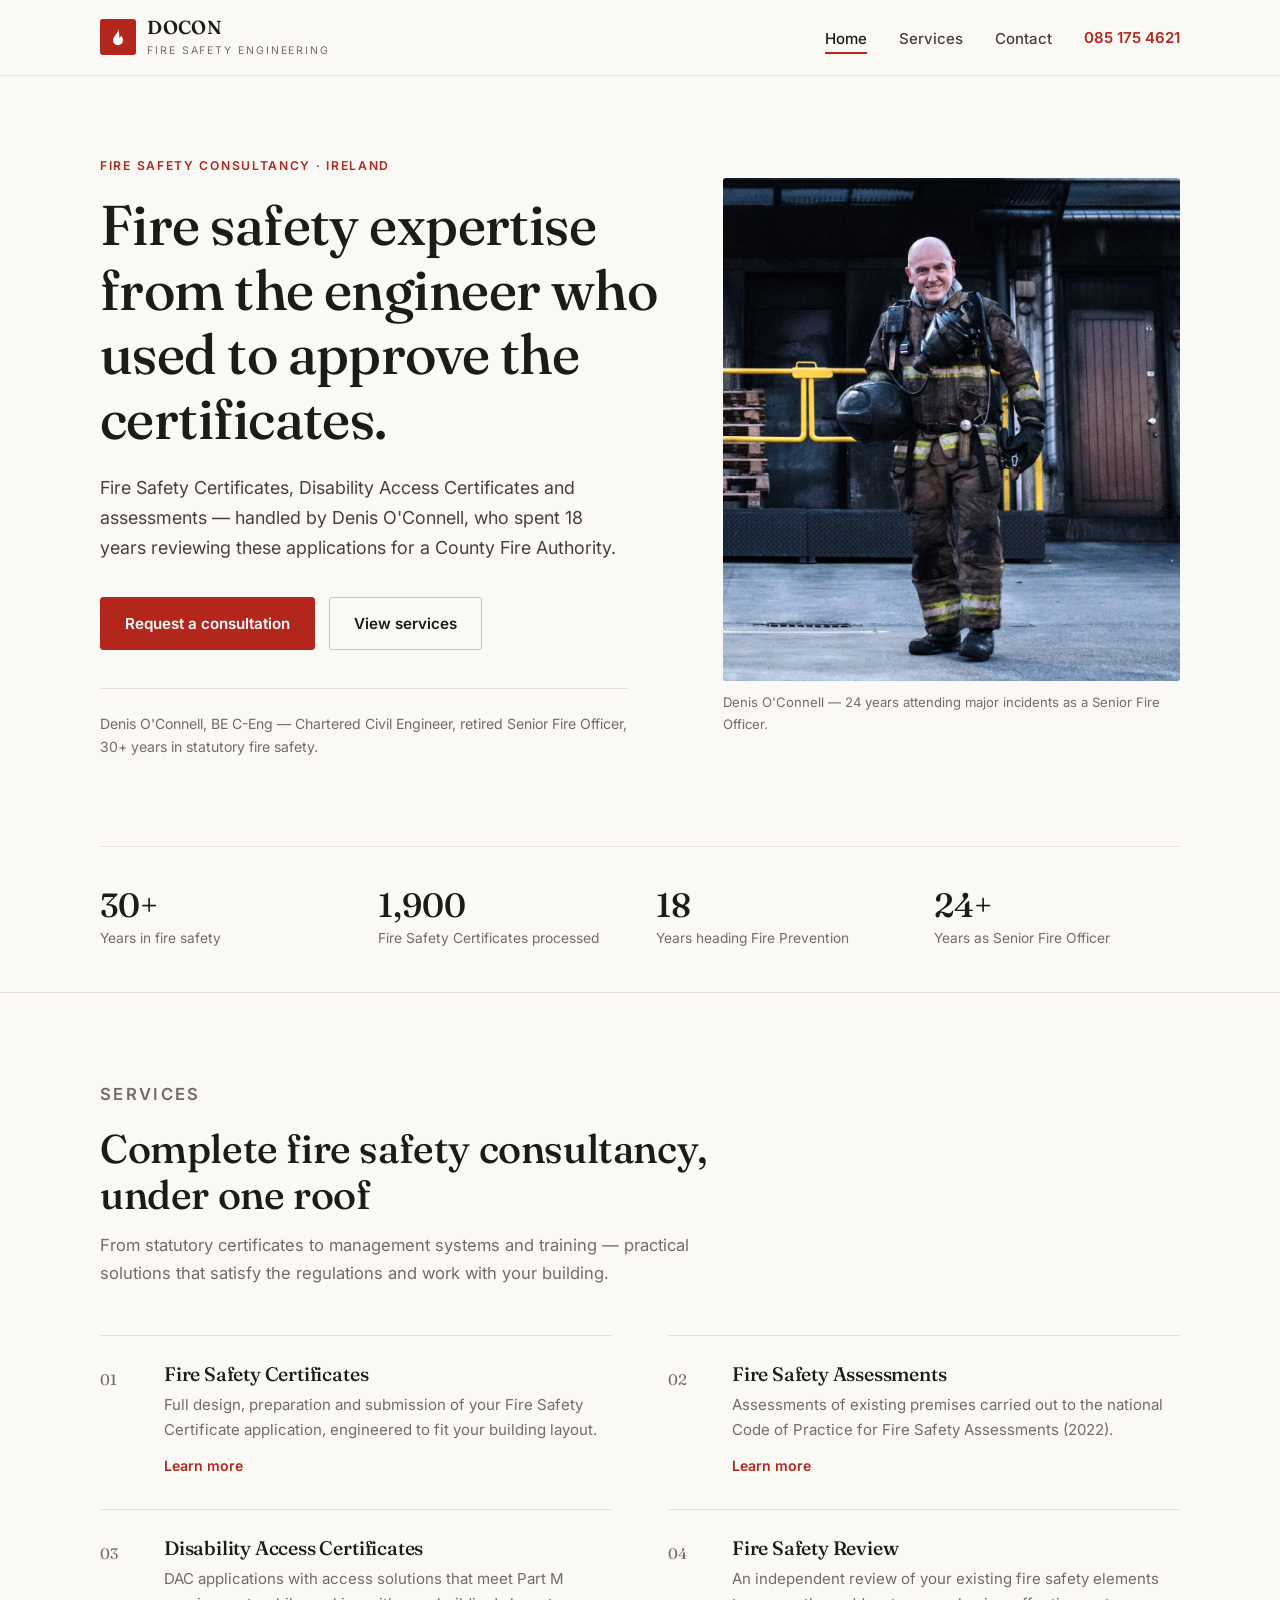
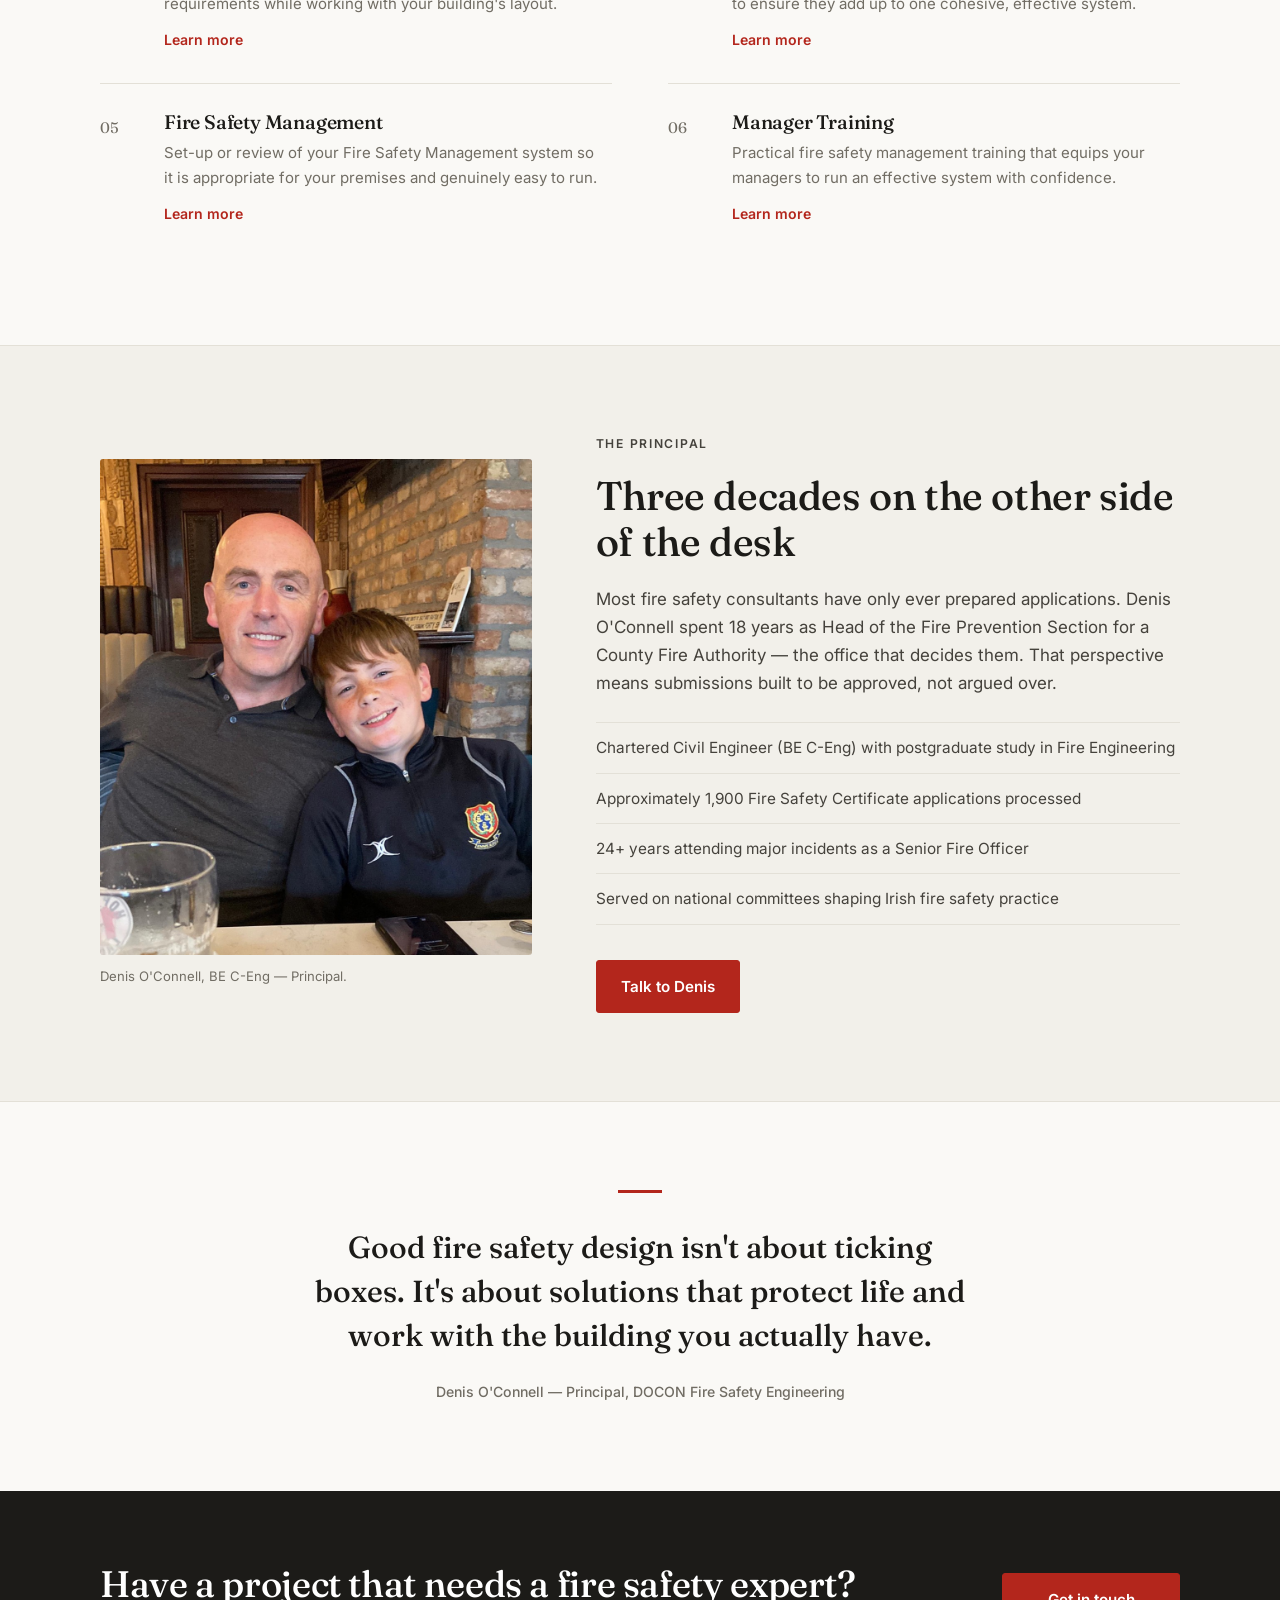
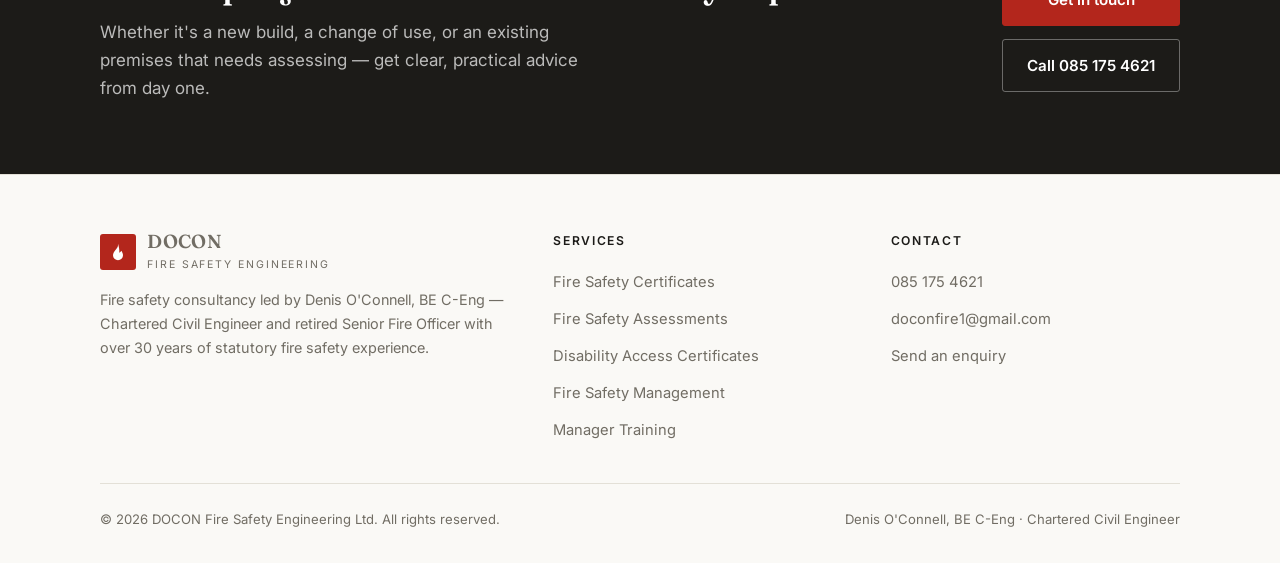
==== commit 7434841a: "Redesign site with restrained editorial look Replace the dark gradient hero, ember particles, glassm" ====
--- a/index.html
+++ b/index.html
@@ -7,9 +7,9 @@
   <meta name="description" content="DOCON Fire Safety Engineering Ltd. — fire safety certificates, assessments and disability access certificates from Denis O'Connell, Chartered Engineer and retired Senior Fire Officer with 30+ years' experience.">
   <link rel="preconnect" href="https://fonts.googleapis.com">
   <link rel="preconnect" href="https://fonts.gstatic.com" crossorigin>
-  <link href="https://fonts.googleapis.com/css2?family=Fraunces:ital,opsz,wght@0,9..144,400..700;1,9..144,400..700&family=Inter:wght@400;500;600;700&display=swap" rel="stylesheet">
+  <link href="https://fonts.googleapis.com/css2?family=Fraunces:opsz,wght@9..144,400..600&family=Inter:wght@400;500;600&display=swap" rel="stylesheet">
   <link rel="stylesheet" href="styles.css">
-  <link rel="icon" href="data:image/svg+xml,%3Csvg xmlns='http://www.w3.org/2000/svg' viewBox='0 0 24 24'%3E%3Cpath fill='%23f0662b' d='M12 2c.5 4-1.5 5.5-3 7.5C7.4 11.6 6 13.6 6 16a6 6 0 0 0 12 0c0-2.1-1-3.9-2-5.5-.7 1.2-1.5 2-2.5 2.5.5-3-.5-8-1.5-11z'/%3E%3C/svg%3E">
+  <link rel="icon" href="data:image/svg+xml,%3Csvg xmlns='http://www.w3.org/2000/svg' viewBox='0 0 24 24'%3E%3Cpath fill='%23b3261c' d='M12 2c.5 4-1.5 5.5-3 7.5C7.4 11.6 6 13.6 6 16a6 6 0 0 0 12 0c0-2.1-1-3.9-2-5.5-.7 1.2-1.5 2-2.5 2.5.5-3-.5-8-1.5-11z'/%3E%3C/svg%3E">
 </head>
 <body>
 <a class="skip-link" href="#main">Skip to content</a>
@@ -33,10 +33,7 @@
         <li><a href="index.html" class="active" aria-current="page">Home</a></li>
         <li><a href="services.html">Services</a></li>
         <li><a href="contact.html">Contact</a></li>
-        <li><a class="btn btn-flame" href="tel:+353851754621">
-          <svg viewBox="0 0 24 24" fill="none" stroke="currentColor" stroke-width="2" stroke-linecap="round" stroke-linejoin="round"><path d="M22 16.92v3a2 2 0 0 1-2.18 2 19.79 19.79 0 0 1-8.63-3.07 19.5 19.5 0 0 1-6-6 19.79 19.79 0 0 1-3.07-8.67A2 2 0 0 1 4.11 2h3a2 2 0 0 1 2 1.72c.13.96.36 1.9.7 2.81a2 2 0 0 1-.45 2.11L8.09 9.91a16 16 0 0 0 6 6l1.27-1.27a2 2 0 0 1 2.11-.45c.91.34 1.85.57 2.81.7A2 2 0 0 1 22 16.92z"/></svg>
-          085 175 4621
-        </a></li>
+        <li><a class="nav-phone" href="tel:+353851754621">085&nbsp;175&nbsp;4621</a></li>
       </ul>
     </nav>
   </div>
@@ -46,188 +43,161 @@
 
   <!-- ============ HERO ============ -->
   <section class="hero">
-    <div class="embers" aria-hidden="true"></div>
-    <div class="wrap">
-      <div class="hero-inner">
-        <div>
-          <p class="eyebrow">Chartered Engineer · Retired Senior Fire Officer</p>
-          <h1>Fire safety expertise, from the person who used to <em>approve the certificates</em>.</h1>
-          <p class="hero-lede">DOCON Fire Safety Engineering brings 30+ years of statutory fire safety experience to your project — Fire Safety Certificates, Disability Access Certificates and assessments handled by the engineer who spent 18 years reviewing them for a County Fire Authority.</p>
-          <div class="hero-ctas">
-            <a class="btn btn-flame" href="contact.html">Request a consultation
-              <svg viewBox="0 0 24 24" fill="none" stroke="currentColor" stroke-width="2.2" stroke-linecap="round" stroke-linejoin="round"><path d="M5 12h14M13 6l6 6-6 6"/></svg>
-            </a>
-            <a class="btn btn-ghost" href="services.html">Explore services</a>
+    <div class="wrap">
+      <div class="hero-grid">
+        <div class="hero-copy">
+          <p class="kicker">Fire safety consultancy · Ireland</p>
+          <h1>Fire safety expertise from the engineer who used to approve the certificates.</h1>
+          <p class="lede">Fire Safety Certificates, Disability Access Certificates and assessments — handled by Denis O'Connell, who spent 18 years reviewing these applications for a County Fire Authority.</p>
+          <div class="hero-actions">
+            <a class="btn btn-primary" href="contact.html">Request a consultation</a>
+            <a class="btn btn-outline" href="services.html">View services</a>
           </div>
-        </div>
-
-        <aside class="hero-card reveal" aria-label="Credentials at a glance">
-          <p class="hero-card-label">Why DOCON</p>
-          <ul>
-            <li>
-              <svg viewBox="0 0 24 24" fill="none" stroke="currentColor" stroke-width="2" stroke-linecap="round" stroke-linejoin="round"><path d="M12 22s8-4 8-10V5l-8-3-8 3v7c0 6 8 10 8 10z"/><path d="m9 12 2 2 4-4"/></svg>
-              <span><strong>Regulator-side insight</strong><small>18 years leading a Fire Prevention Section</small></span>
-            </li>
-            <li>
-              <svg viewBox="0 0 24 24" fill="none" stroke="currentColor" stroke-width="2" stroke-linecap="round" stroke-linejoin="round"><path d="M14 2H6a2 2 0 0 0-2 2v16a2 2 0 0 0 2 2h12a2 2 0 0 0 2-2V8z"/><path d="M14 2v6h6"/><path d="m9 15 2 2 4-4"/></svg>
-              <span><strong>~1,900 certificates processed</strong><small>Deep knowledge of what gets approved — and why</small></span>
-            </li>
-            <li>
-              <svg viewBox="0 0 24 24" fill="none" stroke="currentColor" stroke-width="2" stroke-linecap="round" stroke-linejoin="round"><path d="M12 2c.5 4-1.5 5.5-3 7.5C7.4 11.6 6 13.6 6 16a6 6 0 0 0 12 0c0-2.1-1-3.9-2-5.5-.7 1.2-1.5 2-2.5 2.5.5-3-.5-8-1.5-11z"/></svg>
-              <span><strong>Frontline command experience</strong><small>24+ years as Senior Fire Officer at major incidents</small></span>
-            </li>
-            <li>
-              <svg viewBox="0 0 24 24" fill="none" stroke="currentColor" stroke-width="2" stroke-linecap="round" stroke-linejoin="round"><path d="M22 10 12 5 2 10l10 5 10-5z"/><path d="M6 12v5c0 1.7 2.7 3 6 3s6-1.3 6-3v-5"/></svg>
-              <span><strong>Chartered Civil Engineer, BE C-Eng</strong><small>Postgraduate study in Fire Engineering</small></span>
-            </li>
-          </ul>
-        </aside>
-      </div>
-    </div>
-
-    <div class="stats-band">
-      <div class="wrap stats-grid">
-        <div class="stat">
-          <div class="stat-num"><span data-count="30" data-suffix="+">0</span></div>
-          <div class="stat-label">Years in fire safety</div>
-        </div>
-        <div class="stat">
-          <div class="stat-num"><span class="accent" data-count="1900" data-suffix="">0</span></div>
-          <div class="stat-label">Fire Safety Certs processed</div>
-        </div>
-        <div class="stat">
-          <div class="stat-num"><span data-count="18" data-suffix="">0</span></div>
-          <div class="stat-label">Years heading Fire Prevention</div>
-        </div>
-        <div class="stat">
-          <div class="stat-num"><span class="accent" data-count="24" data-suffix="+">0</span></div>
-          <div class="stat-label">Years as Senior Fire Officer</div>
-        </div>
-      </div>
-    </div>
-  </section>
-
-  <!-- ============ SERVICES PREVIEW ============ -->
+          <p class="hero-cred">Denis O'Connell, BE C-Eng — Chartered Civil Engineer, retired Senior Fire Officer, 30+ years in statutory fire safety.</p>
+        </div>
+        <figure class="hero-photo">
+          <img src="images/denis-fire-officer.jpg" alt="Denis O'Connell in full firefighter breathing apparatus, helmet in hand" fetchpriority="high">
+          <figcaption>Denis O'Connell — 24 years attending major incidents as a Senior Fire Officer.</figcaption>
+        </figure>
+      </div>
+
+      <div class="facts">
+        <div class="fact">
+          <div class="fact-num">30+</div>
+          <div class="fact-label">Years in fire safety</div>
+        </div>
+        <div class="fact">
+          <div class="fact-num">1,900</div>
+          <div class="fact-label">Fire Safety Certificates processed</div>
+        </div>
+        <div class="fact">
+          <div class="fact-num">18</div>
+          <div class="fact-label">Years heading Fire Prevention</div>
+        </div>
+        <div class="fact">
+          <div class="fact-num">24+</div>
+          <div class="fact-label">Years as Senior Fire Officer</div>
+        </div>
+      </div>
+    </div>
+  </section>
+
+  <!-- ============ SERVICES ============ -->
   <section class="section">
     <div class="wrap">
-      <div class="section-head center reveal">
-        <p class="eyebrow on-light">What we do</p>
+      <div class="section-head">
+        <p class="kicker">Services</p>
         <h2>Complete fire safety consultancy, under one roof</h2>
         <p>From statutory certificates to management systems and training — practical solutions that satisfy the regulations and work with your building.</p>
       </div>
 
-      <div class="cards-grid">
-        <a class="card reveal" href="services.html#fire-safety-certificates" style="--delay:0s">
-          <span class="card-icon" aria-hidden="true">
-            <svg viewBox="0 0 24 24" fill="none" stroke="currentColor" stroke-width="1.8" stroke-linecap="round" stroke-linejoin="round"><path d="M14 2H6a2 2 0 0 0-2 2v16a2 2 0 0 0 2 2h12a2 2 0 0 0 2-2V8z"/><path d="M14 2v6h6"/><circle cx="12" cy="14" r="2.5"/><path d="m10.5 16 -1 4 2.5-1.3L14.5 20l-1-4"/></svg>
-          </span>
-          <h3>Fire Safety Certificates</h3>
-          <p>Full design, preparation and submission of your Fire Safety Certificate application — with solutions engineered to fit your building layout.</p>
-          <span class="card-link">Learn more <svg viewBox="0 0 24 24" fill="none" stroke="currentColor" stroke-width="2.2" stroke-linecap="round" stroke-linejoin="round"><path d="M5 12h14M13 6l6 6-6 6"/></svg></span>
-        </a>
-
-        <a class="card reveal" href="services.html#fire-safety-assessments" style="--delay:0.08s">
-          <span class="card-icon" aria-hidden="true">
-            <svg viewBox="0 0 24 24" fill="none" stroke="currentColor" stroke-width="1.8" stroke-linecap="round" stroke-linejoin="round"><rect x="4" y="3" width="16" height="18" rx="2"/><path d="M8 3v2h8V3"/><path d="m8.5 12.5 2 2 4.5-4.5"/><path d="M8 18h8"/></svg>
-          </span>
-          <h3>Fire Safety Assessments</h3>
-          <p>Assessments of existing premises carried out to the national Code of Practice for Fire Safety Assessments (2022).</p>
-          <span class="card-link">Learn more <svg viewBox="0 0 24 24" fill="none" stroke="currentColor" stroke-width="2.2" stroke-linecap="round" stroke-linejoin="round"><path d="M5 12h14M13 6l6 6-6 6"/></svg></span>
-        </a>
-
-        <a class="card reveal" href="services.html#disability-access-certificates" style="--delay:0.16s">
-          <span class="card-icon" aria-hidden="true">
-            <svg viewBox="0 0 24 24" fill="none" stroke="currentColor" stroke-width="1.8" stroke-linecap="round" stroke-linejoin="round"><circle cx="12" cy="5" r="2"/><path d="M12 7v6l4 5"/><path d="M12 13H8.5a4.5 4.5 0 1 0 4.6 6"/></svg>
-          </span>
-          <h3>Disability Access Certificates</h3>
-          <p>DAC applications with access solutions that meet Part M requirements while working with your building's layout.</p>
-          <span class="card-link">Learn more <svg viewBox="0 0 24 24" fill="none" stroke="currentColor" stroke-width="2.2" stroke-linecap="round" stroke-linejoin="round"><path d="M5 12h14M13 6l6 6-6 6"/></svg></span>
-        </a>
-
-        <a class="card reveal" href="services.html#fire-safety-review" style="--delay:0s">
-          <span class="card-icon" aria-hidden="true">
-            <svg viewBox="0 0 24 24" fill="none" stroke="currentColor" stroke-width="1.8" stroke-linecap="round" stroke-linejoin="round"><circle cx="11" cy="11" r="7"/><path d="m21 21-4.3-4.3"/><path d="M11 8v3l2 2"/></svg>
-          </span>
-          <h3>Fire Safety Review</h3>
-          <p>An independent review of your existing fire safety elements to ensure they add up to one cohesive, effective system.</p>
-          <span class="card-link">Learn more <svg viewBox="0 0 24 24" fill="none" stroke="currentColor" stroke-width="2.2" stroke-linecap="round" stroke-linejoin="round"><path d="M5 12h14M13 6l6 6-6 6"/></svg></span>
-        </a>
-
-        <a class="card reveal" href="services.html#fire-safety-management" style="--delay:0.08s">
-          <span class="card-icon" aria-hidden="true">
-            <svg viewBox="0 0 24 24" fill="none" stroke="currentColor" stroke-width="1.8" stroke-linecap="round" stroke-linejoin="round"><path d="M12 22s8-4 8-10V5l-8-3-8 3v7c0 6 8 10 8 10z"/><path d="m9 12 2 2 4-4"/></svg>
-          </span>
-          <h3>Fire Safety Management</h3>
-          <p>Set-up or review of your Fire Safety Management system so it is appropriate for your premises and genuinely easy to run.</p>
-          <span class="card-link">Learn more <svg viewBox="0 0 24 24" fill="none" stroke="currentColor" stroke-width="2.2" stroke-linecap="round" stroke-linejoin="round"><path d="M5 12h14M13 6l6 6-6 6"/></svg></span>
-        </a>
-
-        <a class="card reveal" href="services.html#manager-training" style="--delay:0.16s">
-          <span class="card-icon" aria-hidden="true">
-            <svg viewBox="0 0 24 24" fill="none" stroke="currentColor" stroke-width="1.8" stroke-linecap="round" stroke-linejoin="round"><path d="M22 10 12 5 2 10l10 5 10-5z"/><path d="M6 12v5c0 1.7 2.7 3 6 3s6-1.3 6-3v-5"/><path d="M22 10v6"/></svg>
-          </span>
-          <h3>Manager Training</h3>
-          <p>Practical fire safety management training that equips your managers to run an effective system with confidence.</p>
-          <span class="card-link">Learn more <svg viewBox="0 0 24 24" fill="none" stroke="currentColor" stroke-width="2.2" stroke-linecap="round" stroke-linejoin="round"><path d="M5 12h14M13 6l6 6-6 6"/></svg></span>
-        </a>
-      </div>
+      <ol class="service-index">
+        <li>
+          <a href="services.html#fire-safety-certificates">
+            <span class="service-num">01</span>
+            <span>
+              <h3>Fire Safety Certificates</h3>
+              <p>Full design, preparation and submission of your Fire Safety Certificate application, engineered to fit your building layout.</p>
+              <span class="more">Learn more</span>
+            </span>
+          </a>
+        </li>
+        <li>
+          <a href="services.html#fire-safety-assessments">
+            <span class="service-num">02</span>
+            <span>
+              <h3>Fire Safety Assessments</h3>
+              <p>Assessments of existing premises carried out to the national Code of Practice for Fire Safety Assessments (2022).</p>
+              <span class="more">Learn more</span>
+            </span>
+          </a>
+        </li>
+        <li>
+          <a href="services.html#disability-access-certificates">
+            <span class="service-num">03</span>
+            <span>
+              <h3>Disability Access Certificates</h3>
+              <p>DAC applications with access solutions that meet Part M requirements while working with your building's layout.</p>
+              <span class="more">Learn more</span>
+            </span>
+          </a>
+        </li>
+        <li>
+          <a href="services.html#fire-safety-review">
+            <span class="service-num">04</span>
+            <span>
+              <h3>Fire Safety Review</h3>
+              <p>An independent review of your existing fire safety elements to ensure they add up to one cohesive, effective system.</p>
+              <span class="more">Learn more</span>
+            </span>
+          </a>
+        </li>
+        <li>
+          <a href="services.html#fire-safety-management">
+            <span class="service-num">05</span>
+            <span>
+              <h3>Fire Safety Management</h3>
+              <p>Set-up or review of your Fire Safety Management system so it is appropriate for your premises and genuinely easy to run.</p>
+              <span class="more">Learn more</span>
+            </span>
+          </a>
+        </li>
+        <li>
+          <a href="services.html#manager-training">
+            <span class="service-num">06</span>
+            <span>
+              <h3>Manager Training</h3>
+              <p>Practical fire safety management training that equips your managers to run an effective system with confidence.</p>
+              <span class="more">Learn more</span>
+            </span>
+          </a>
+        </li>
+      </ol>
     </div>
   </section>
 
   <!-- ============ ABOUT ============ -->
-  <section class="section about-band">
+  <section class="section alt">
     <div class="wrap about-grid">
-      <div class="portrait-frame reveal">
-        <img src="images/denis-fire-officer.jpg" alt="Denis O'Connell in full firefighter breathing apparatus, helmet in hand" loading="lazy">
-        <div class="portrait-caption">
-          <strong>Denis O'Connell, BE C-Eng</strong>
-          <span>Principal · Chartered Civil Engineer</span>
-        </div>
-      </div>
-      <div class="about-copy reveal">
-        <p class="eyebrow on-light">The principal</p>
+      <figure class="about-photo">
+        <img src="images/denis-casual.jpg" alt="Denis O'Connell" loading="lazy">
+        <figcaption class="photo-caption">Denis O'Connell, BE C-Eng — Principal.</figcaption>
+      </figure>
+      <div class="about-copy">
+        <p class="kicker">The principal</p>
         <h2>Three decades on the other side of the desk</h2>
-        <p>Most fire safety consultants have only ever prepared applications. Denis O'Connell spent 18 years as Head of the Fire Prevention Section for a County Fire Authority — the office that <strong>decides</strong> them. That perspective means submissions built to be approved, not argued over.</p>
+        <p>Most fire safety consultants have only ever prepared applications. Denis O'Connell spent 18 years as Head of the Fire Prevention Section for a County Fire Authority — the office that decides them. That perspective means submissions built to be approved, not argued over.</p>
         <ul class="cred-list">
-          <li><svg viewBox="0 0 24 24" fill="none" stroke="currentColor" stroke-width="2" stroke-linecap="round" stroke-linejoin="round"><path d="M20 6 9 17l-5-5"/></svg>Chartered Civil Engineer (BE C-Eng) with postgraduate study in Fire Engineering</li>
-          <li><svg viewBox="0 0 24 24" fill="none" stroke="currentColor" stroke-width="2" stroke-linecap="round" stroke-linejoin="round"><path d="M20 6 9 17l-5-5"/></svg>Approximately 1,900 Fire Safety Certificate applications processed</li>
-          <li><svg viewBox="0 0 24 24" fill="none" stroke="currentColor" stroke-width="2" stroke-linecap="round" stroke-linejoin="round"><path d="M20 6 9 17l-5-5"/></svg>24+ years attending major incidents as a Senior Fire Officer</li>
-          <li><svg viewBox="0 0 24 24" fill="none" stroke="currentColor" stroke-width="2" stroke-linecap="round" stroke-linejoin="round"><path d="M20 6 9 17l-5-5"/></svg>Served on national committees shaping Irish fire safety practice</li>
+          <li>Chartered Civil Engineer (BE C-Eng) with postgraduate study in Fire Engineering</li>
+          <li>Approximately 1,900 Fire Safety Certificate applications processed</li>
+          <li>24+ years attending major incidents as a Senior Fire Officer</li>
+          <li>Served on national committees shaping Irish fire safety practice</li>
         </ul>
-        <a class="btn btn-dark" href="contact.html">Talk to Denis
-          <svg viewBox="0 0 24 24" fill="none" stroke="currentColor" stroke-width="2.2" stroke-linecap="round" stroke-linejoin="round"><path d="M5 12h14M13 6l6 6-6 6"/></svg>
-        </a>
+        <a class="btn btn-primary" href="contact.html">Talk to Denis</a>
       </div>
     </div>
   </section>
 
   <!-- ============ QUOTE ============ -->
   <section class="section quote-band">
-    <div class="wrap reveal">
+    <div class="wrap">
       <blockquote>
-        Good fire safety design isn't about ticking boxes. It's about solutions that protect life <em>and</em> work with the building you actually have.
+        Good fire safety design isn't about ticking boxes. It's about solutions that protect life and work with the building you actually have.
         <cite>Denis O'Connell — Principal, DOCON Fire Safety Engineering</cite>
       </blockquote>
     </div>
   </section>
 
   <!-- ============ CTA ============ -->
-  <section class="section">
-    <div class="wrap">
-      <div class="cta-band reveal">
-        <div>
-          <h2>Have a project that needs a fire safety expert?</h2>
-          <p>Whether it's a new build, a change of use, or an existing premises that needs assessing — get clear, practical advice from day one.</p>
-        </div>
-        <div class="cta-actions">
-          <a class="btn btn-flame" href="contact.html">Get in touch
-            <svg viewBox="0 0 24 24" fill="none" stroke="currentColor" stroke-width="2.2" stroke-linecap="round" stroke-linejoin="round"><path d="M5 12h14M13 6l6 6-6 6"/></svg>
-          </a>
-          <a class="btn btn-ghost" href="tel:+353851754621">
-            <svg viewBox="0 0 24 24" fill="none" stroke="currentColor" stroke-width="2" stroke-linecap="round" stroke-linejoin="round"><path d="M22 16.92v3a2 2 0 0 1-2.18 2 19.79 19.79 0 0 1-8.63-3.07 19.5 19.5 0 0 1-6-6 19.79 19.79 0 0 1-3.07-8.67A2 2 0 0 1 4.11 2h3a2 2 0 0 1 2 1.72c.13.96.36 1.9.7 2.81a2 2 0 0 1-.45 2.11L8.09 9.91a16 16 0 0 0 6 6l1.27-1.27a2 2 0 0 1 2.11-.45c.91.34 1.85.57 2.81.7A2 2 0 0 1 22 16.92z"/></svg>
-            Call 085 175 4621
-          </a>
-        </div>
+  <section class="cta-band">
+    <div class="wrap">
+      <div>
+        <h2>Have a project that needs a fire safety expert?</h2>
+        <p>Whether it's a new build, a change of use, or an existing premises that needs assessing — get clear, practical advice from day one.</p>
+      </div>
+      <div class="cta-actions">
+        <a class="btn btn-primary" href="contact.html">Get in touch</a>
+        <a class="btn btn-outline on-dark" href="tel:+353851754621">Call 085 175 4621</a>
       </div>
     </div>
   </section>
--- a/styles.css
+++ b/styles.css
@@ -3,31 +3,19 @@
    ============================================ */
 
 :root {
-  --ink: #14181f;
-  --ink-soft: #3d4450;
-  --ink-muted: #6b7280;
-  --paper: #faf7f2;
-  --paper-card: #ffffff;
-  --dark: #0d1117;
-  --dark-2: #141a22;
-  --dark-3: #1b232e;
-  --line: rgba(20, 24, 31, 0.1);
-  --line-dark: rgba(255, 255, 255, 0.08);
-  --flame: #f0662b;
-  --flame-bright: #ff8a3d;
-  --ember: #e8a13a;
-  --flame-grad: linear-gradient(120deg, #ff8a3d 0%, #f0662b 45%, #d94f2b 100%);
-  --text-on-dark: #e9e4dc;
-  --text-on-dark-muted: rgba(233, 228, 220, 0.62);
-  --radius: 18px;
-  --shadow-card: 0 2px 6px rgba(13, 17, 23, 0.05), 0 18px 44px -18px rgba(13, 17, 23, 0.22);
-  --shadow-card-hover: 0 4px 10px rgba(13, 17, 23, 0.07), 0 30px 60px -20px rgba(217, 79, 43, 0.28);
-  --ease-out: cubic-bezier(0.22, 1, 0.36, 1);
+  --ink: #1c1b18;
+  --ink-soft: #45423c;
+  --muted: #716d64;
+  --paper: #faf9f6;
+  --paper-2: #f2f0ea;
+  --line: #e3e0d7;
+  --line-strong: #c9c5ba;
+  --red: #b3261c;
+  --red-deep: #8f1a12;
+  --radius: 3px;
 }
 
 * { margin: 0; padding: 0; box-sizing: border-box; }
-
-html { scroll-behavior: smooth; }
 
 body {
   font-family: "Inter", -apple-system, BlinkMacSystemFont, "Segoe UI", sans-serif;
@@ -38,10 +26,10 @@
   -webkit-font-smoothing: antialiased;
 }
 
-h1, h2, h3, .display {
+h1, h2, h3 {
   font-family: "Fraunces", Georgia, serif;
-  font-weight: 600;
-  line-height: 1.12;
+  font-weight: 500;
+  line-height: 1.15;
   letter-spacing: -0.01em;
 }
 
@@ -49,40 +37,32 @@
 a { color: inherit; }
 
 .wrap {
-  width: min(1160px, 92vw);
+  width: min(1080px, 92vw);
   margin-inline: auto;
 }
 
 /* ---------- Accessibility ---------- */
 .skip-link {
   position: absolute; left: -999px; top: 0;
-  background: var(--flame); color: #fff; padding: 0.6rem 1rem;
-  z-index: 200; border-radius: 0 0 8px 0; text-decoration: none;
+  background: var(--ink); color: #fff; padding: 0.6rem 1rem;
+  z-index: 200; text-decoration: none;
 }
 .skip-link:focus { left: 0; }
 
 :focus-visible {
-  outline: 2px solid var(--flame);
+  outline: 2px solid var(--red);
   outline-offset: 3px;
-  border-radius: 4px;
 }
 
 /* ============================================
    Header / Nav
    ============================================ */
 .site-header {
-  position: fixed;
-  inset: 0 0 auto 0;
+  position: sticky;
+  top: 0;
   z-index: 100;
-  transition: background 0.35s ease, box-shadow 0.35s ease, border-color 0.35s ease;
-  border-bottom: 1px solid transparent;
-}
-.site-header.scrolled {
-  background: rgba(13, 17, 23, 0.82);
-  -webkit-backdrop-filter: blur(14px);
-  backdrop-filter: blur(14px);
-  border-bottom-color: var(--line-dark);
-  box-shadow: 0 10px 30px -12px rgba(0, 0, 0, 0.45);
+  background: var(--paper);
+  border-bottom: 1px solid var(--line);
 }
 
 .nav {
@@ -90,71 +70,65 @@
   align-items: center;
   justify-content: space-between;
   gap: 2rem;
-  padding: 1.1rem 0;
+  padding: 1.05rem 0;
 }
 
 .brand {
   display: flex;
   align-items: center;
-  gap: 0.75rem;
+  gap: 0.7rem;
   text-decoration: none;
-  color: var(--text-on-dark);
 }
 .brand-mark {
-  width: 42px; height: 42px;
+  width: 36px; height: 36px;
   display: grid; place-items: center;
-  border-radius: 12px;
-  background: var(--flame-grad);
-  box-shadow: 0 6px 18px -4px rgba(240, 102, 43, 0.55);
+  background: var(--red);
+  border-radius: var(--radius);
   flex-shrink: 0;
 }
-.brand-mark svg { width: 24px; height: 24px; }
+.brand-mark svg { width: 20px; height: 20px; }
 .brand-text { line-height: 1.15; }
 .brand-text strong {
   display: block;
   font-family: "Fraunces", Georgia, serif;
-  font-size: 1.22rem;
+  font-size: 1.18rem;
   font-weight: 600;
-  letter-spacing: 0.04em;
+  letter-spacing: 0.02em;
 }
 .brand-text span {
-  font-size: 0.68rem;
+  font-size: 0.66rem;
   text-transform: uppercase;
-  letter-spacing: 0.22em;
-  color: var(--text-on-dark-muted);
+  letter-spacing: 0.18em;
+  color: var(--muted);
 }
 
 .nav-links {
   display: flex;
   align-items: center;
-  gap: 2.2rem;
+  gap: 2rem;
   list-style: none;
 }
-.nav-links a:not(.btn) {
+.nav-links a:not(.nav-phone) {
   text-decoration: none;
-  font-size: 0.92rem;
+  font-size: 0.94rem;
   font-weight: 500;
-  letter-spacing: 0.02em;
-  color: var(--text-on-dark-muted);
-  transition: color 0.2s ease;
-  position: relative;
+  color: var(--ink-soft);
   padding: 0.3rem 0;
-}
-.nav-links a:not(.btn):hover { color: var(--text-on-dark); }
-.nav-links a:not(.btn)::after {
-  content: "";
-  position: absolute;
-  left: 0; bottom: -2px;
-  width: 100%; height: 2px;
-  background: var(--flame-grad);
-  border-radius: 2px;
-  transform: scaleX(0);
-  transform-origin: left;
-  transition: transform 0.3s var(--ease-out);
-}
-.nav-links a:not(.btn):hover::after,
-.nav-links a.active::after { transform: scaleX(1); }
-.nav-links a.active { color: var(--text-on-dark) !important; }
+  border-bottom: 2px solid transparent;
+  transition: color 0.15s ease;
+}
+.nav-links a:not(.nav-phone):hover { color: var(--ink); }
+.nav-links a.active {
+  color: var(--ink);
+  border-bottom-color: var(--red);
+}
+.nav-phone {
+  text-decoration: none;
+  font-size: 0.94rem;
+  font-weight: 600;
+  color: var(--red);
+}
+.nav-phone:hover { color: var(--red-deep); }
 
 .nav-toggle {
   display: none;
@@ -166,11 +140,10 @@
 }
 .nav-toggle span {
   display: block;
-  width: 26px; height: 2px;
-  background: var(--text-on-dark);
+  width: 24px; height: 2px;
+  background: var(--ink);
   margin: 6px 0;
-  border-radius: 2px;
-  transition: transform 0.3s ease, opacity 0.3s ease;
+  transition: transform 0.25s ease, opacity 0.25s ease;
 }
 .nav-toggle[aria-expanded="true"] span:nth-child(1) { transform: translateY(8px) rotate(45deg); }
 .nav-toggle[aria-expanded="true"] span:nth-child(2) { opacity: 0; }
@@ -178,545 +151,293 @@
 
 /* ---------- Buttons ---------- */
 .btn {
-  display: inline-flex;
-  align-items: center;
-  gap: 0.55rem;
-  padding: 0.8rem 1.6rem;
-  border-radius: 999px;
+  display: inline-block;
+  padding: 0.8rem 1.5rem;
+  border-radius: var(--radius);
   font-weight: 600;
   font-size: 0.95rem;
   text-decoration: none;
-  border: 0;
+  border: 1px solid transparent;
   cursor: pointer;
   font-family: inherit;
-  transition: transform 0.25s var(--ease-out), box-shadow 0.25s ease, background 0.25s ease;
-}
-.btn-flame {
-  background: var(--flame-grad);
+  transition: background 0.15s ease, border-color 0.15s ease, color 0.15s ease;
+}
+.btn-primary {
+  background: var(--red);
+  border-color: var(--red);
   color: #fff;
-  box-shadow: 0 10px 26px -8px rgba(240, 102, 43, 0.55);
-}
-.btn-flame:hover {
-  transform: translateY(-2px);
-  box-shadow: 0 16px 34px -8px rgba(240, 102, 43, 0.65);
-}
-.btn-ghost {
+}
+.btn-primary:hover { background: var(--red-deep); border-color: var(--red-deep); }
+.btn-outline {
   background: transparent;
-  color: var(--text-on-dark);
-  border: 1px solid rgba(255, 255, 255, 0.25);
-}
-.btn-ghost:hover {
-  border-color: rgba(255, 255, 255, 0.55);
-  background: rgba(255, 255, 255, 0.06);
-  transform: translateY(-2px);
-}
-.btn-dark {
-  background: var(--dark);
+  border-color: var(--line-strong);
+  color: var(--ink);
+}
+.btn-outline:hover { border-color: var(--ink); }
+.btn-outline.on-dark {
+  border-color: rgba(255, 255, 255, 0.35);
   color: #fff;
 }
-.btn-dark:hover {
-  transform: translateY(-2px);
-  box-shadow: 0 14px 30px -10px rgba(13, 17, 23, 0.5);
-}
-.btn svg { width: 17px; height: 17px; }
+.btn-outline.on-dark:hover { border-color: #fff; }
+
+/* ---------- Small caps label ---------- */
+.kicker {
+  font-size: 0.76rem;
+  font-weight: 600;
+  text-transform: uppercase;
+  letter-spacing: 0.14em;
+  color: var(--red);
+  margin-bottom: 1.1rem;
+}
 
 /* ============================================
    Hero
    ============================================ */
-.hero {
-  position: relative;
-  background:
-    radial-gradient(ellipse 80% 65% at 72% 108%, rgba(240, 102, 43, 0.32), transparent 62%),
-    radial-gradient(ellipse 55% 45% at 18% 118%, rgba(232, 161, 58, 0.16), transparent 60%),
-    linear-gradient(180deg, #0d1117 0%, #10151d 55%, #131922 100%);
-  color: var(--text-on-dark);
-  overflow: hidden;
-}
-.hero::before {
-  content: "";
-  position: absolute;
-  inset: 0;
-  background-image:
-    linear-gradient(rgba(255,255,255,0.028) 1px, transparent 1px),
-    linear-gradient(90deg, rgba(255,255,255,0.028) 1px, transparent 1px);
-  background-size: 64px 64px;
-  -webkit-mask-image: radial-gradient(ellipse 90% 80% at 50% 20%, black 30%, transparent 78%);
-  mask-image: radial-gradient(ellipse 90% 80% at 50% 20%, black 30%, transparent 78%);
-  pointer-events: none;
-}
-
-/* floating embers */
-.embers { position: absolute; inset: 0; pointer-events: none; overflow: hidden; }
-.ember {
-  position: absolute;
-  bottom: -12px;
-  width: 5px; height: 5px;
-  border-radius: 50%;
-  background: radial-gradient(circle, #ffb469 0%, #f0662b 60%, transparent 100%);
-  opacity: 0;
-  animation: rise linear infinite;
-  filter: blur(0.5px);
-}
-@keyframes rise {
-  0%   { transform: translateY(0) translateX(0) scale(1); opacity: 0; }
-  8%   { opacity: 0.85; }
-  60%  { opacity: 0.5; }
-  100% { transform: translateY(-88vh) translateX(var(--drift, 30px)) scale(0.25); opacity: 0; }
-}
-@media (prefers-reduced-motion: reduce) {
-  .ember { animation: none; display: none; }
-  html { scroll-behavior: auto; }
-}
-
-.hero-inner {
-  position: relative;
-  display: grid;
-  grid-template-columns: 1.15fr 0.85fr;
+.hero { border-bottom: 1px solid var(--line); }
+.hero-grid {
+  display: grid;
+  grid-template-columns: 1.1fr 0.9fr;
   gap: 4rem;
   align-items: center;
-  padding: 11rem 0 7rem;
-  min-height: 92vh;
-}
-
-.eyebrow {
-  display: inline-flex;
+  padding: 5rem 0 5.5rem;
+}
+.hero h1 {
+  font-size: clamp(2.3rem, 4.6vw, 3.5rem);
+  margin-bottom: 1.4rem;
+  max-width: 17ch;
+}
+.lede {
+  font-size: 1.12rem;
+  color: var(--ink-soft);
+  max-width: 33rem;
+  margin-bottom: 2.2rem;
+}
+.hero-actions {
+  display: flex;
+  flex-wrap: wrap;
+  gap: 0.9rem;
   align-items: center;
-  gap: 0.6rem;
-  font-size: 0.74rem;
-  font-weight: 600;
-  text-transform: uppercase;
-  letter-spacing: 0.26em;
-  color: var(--ember);
-  margin-bottom: 1.4rem;
-}
-.eyebrow::before {
-  content: "";
-  width: 34px; height: 1px;
-  background: var(--ember);
-}
-
-.hero h1 {
-  font-size: clamp(2.6rem, 5.4vw, 4.4rem);
-  font-weight: 560;
-  margin-bottom: 1.5rem;
-}
-.hero h1 em {
-  font-style: italic;
-  background: linear-gradient(115deg, #ffb469, #f0662b 65%, #e8a13a);
-  -webkit-background-clip: text;
-  background-clip: text;
-  -webkit-text-fill-color: transparent;
-  color: transparent;
-}
-.hero-lede {
-  font-size: 1.16rem;
-  color: var(--text-on-dark-muted);
-  max-width: 34rem;
   margin-bottom: 2.4rem;
 }
-.hero-ctas { display: flex; flex-wrap: wrap; gap: 1rem; align-items: center; }
-
-.hero-phone {
-  display: flex; align-items: center; gap: 0.6rem;
-  color: var(--text-on-dark-muted);
-  font-size: 0.95rem;
-  text-decoration: none;
-  transition: color 0.2s ease;
-}
-.hero-phone:hover { color: var(--text-on-dark); }
-.hero-phone svg { width: 18px; height: 18px; color: var(--ember); }
-
-/* hero credential card */
-.hero-card {
-  position: relative;
-  background: linear-gradient(160deg, rgba(255,255,255,0.075), rgba(255,255,255,0.028));
-  border: 1px solid var(--line-dark);
-  border-radius: 24px;
-  padding: 2.4rem 2.2rem;
-  -webkit-backdrop-filter: blur(8px);
-  backdrop-filter: blur(8px);
-  box-shadow: 0 40px 80px -30px rgba(0, 0, 0, 0.55);
-}
-.hero-card::before {
-  content: "";
-  position: absolute;
-  inset: -1px;
-  border-radius: 24px;
-  padding: 1px;
-  background: linear-gradient(160deg, rgba(255, 138, 61, 0.5), transparent 40%, transparent 65%, rgba(232, 161, 58, 0.3));
-  -webkit-mask: linear-gradient(#fff 0 0) content-box, linear-gradient(#fff 0 0);
-  mask: linear-gradient(#fff 0 0) content-box, linear-gradient(#fff 0 0);
-  -webkit-mask-composite: xor;
-  mask-composite: exclude;
-  pointer-events: none;
-}
-.hero-card-label {
-  font-size: 0.7rem;
-  text-transform: uppercase;
-  letter-spacing: 0.24em;
-  color: var(--ember);
-  font-weight: 600;
-  margin-bottom: 1.6rem;
-}
-.hero-card ul { list-style: none; display: grid; gap: 1.15rem; }
-.hero-card li {
-  display: flex;
-  gap: 0.9rem;
-  align-items: flex-start;
-  font-size: 0.97rem;
-  color: var(--text-on-dark);
-}
-.hero-card li svg {
-  width: 20px; height: 20px;
-  flex-shrink: 0;
-  margin-top: 2px;
-  color: var(--flame-bright);
-}
-.hero-card li span strong { display: block; font-weight: 600; }
-.hero-card li span small { color: var(--text-on-dark-muted); font-size: 0.86rem; }
-
-/* ---------- stats band ---------- */
-.stats-band {
-  position: relative;
-  border-top: 1px solid var(--line-dark);
-  background: rgba(255, 255, 255, 0.02);
-}
-.stats-grid {
-  display: grid;
-  grid-template-columns: repeat(4, 1fr);
-  padding: 2.6rem 0;
-}
-.stat {
-  text-align: center;
-  padding: 0 1rem;
-  border-left: 1px solid var(--line-dark);
-}
-.stat:first-child { border-left: 0; }
-.stat-num {
-  font-family: "Fraunces", Georgia, serif;
-  font-size: clamp(2rem, 3.4vw, 2.9rem);
-  font-weight: 560;
-  color: var(--text-on-dark);
-  line-height: 1.1;
-}
-.stat-num .accent { color: var(--flame-bright); }
-.stat-label {
-  margin-top: 0.35rem;
-  font-size: 0.78rem;
-  text-transform: uppercase;
-  letter-spacing: 0.16em;
-  color: var(--text-on-dark-muted);
-}
-
-/* ============================================
-   Sections (light)
-   ============================================ */
-section { position: relative; }
-.section { padding: 6.5rem 0; }
-.section-head { max-width: 42rem; margin-bottom: 3.6rem; }
-.section-head.center { margin-inline: auto; text-align: center; }
-.section-head.center .eyebrow { justify-content: center; }
-.section-head.center .eyebrow::before { display: none; }
-.section-head h2 {
-  font-size: clamp(2rem, 3.6vw, 2.9rem);
-  margin-bottom: 1rem;
-}
-.section-head p { color: var(--ink-muted); font-size: 1.08rem; }
-
-.eyebrow.on-light { color: #c2531f; }
-.eyebrow.on-light::before { background: #c2531f; }
-
-/* ---------- service cards ---------- */
-.cards-grid {
-  display: grid;
-  grid-template-columns: repeat(3, 1fr);
-  gap: 1.6rem;
-}
-.card {
-  position: relative;
-  background: var(--paper-card);
-  border: 1px solid var(--line);
-  border-radius: var(--radius);
-  padding: 2.2rem 2rem;
-  box-shadow: var(--shadow-card);
-  transition: transform 0.35s var(--ease-out), box-shadow 0.35s ease;
-  overflow: hidden;
-  text-decoration: none;
-  display: block;
-  color: var(--ink);
-}
-.card::after {
-  content: "";
-  position: absolute;
-  inset: auto 0 0 0;
-  height: 3px;
-  background: var(--flame-grad);
-  transform: scaleX(0);
-  transform-origin: left;
-  transition: transform 0.4s var(--ease-out);
-}
-.card:hover { transform: translateY(-6px); box-shadow: var(--shadow-card-hover); }
-.card:hover::after { transform: scaleX(1); }
-
-.card-icon {
-  width: 52px; height: 52px;
-  border-radius: 14px;
-  display: grid; place-items: center;
-  background: linear-gradient(140deg, rgba(240, 102, 43, 0.12), rgba(232, 161, 58, 0.1));
-  border: 1px solid rgba(240, 102, 43, 0.2);
-  margin-bottom: 1.5rem;
-  color: #d94f2b;
-}
-.card-icon svg { width: 26px; height: 26px; }
-.card h3 { font-size: 1.3rem; margin-bottom: 0.7rem; }
-.card p { color: var(--ink-muted); font-size: 0.97rem; }
-.card-link {
-  display: inline-flex;
-  align-items: center;
-  gap: 0.4rem;
-  margin-top: 1.3rem;
-  font-size: 0.9rem;
-  font-weight: 600;
-  color: #c2531f;
-}
-.card-link svg { width: 15px; height: 15px; transition: transform 0.25s var(--ease-out); }
-.card:hover .card-link svg { transform: translateX(4px); }
-
-/* ---------- about band ---------- */
-.about-band { background: #f2ece2; }
-.about-grid {
-  display: grid;
-  grid-template-columns: 0.9fr 1.1fr;
-  gap: 4.5rem;
-  align-items: center;
-}
-.portrait-frame {
-  position: relative;
-  border-radius: 24px;
-  aspect-ratio: 4 / 4.6;
-  background:
-    radial-gradient(ellipse 90% 70% at 50% 100%, rgba(240, 102, 43, 0.28), transparent 65%),
-    linear-gradient(165deg, #1b232e 0%, #0d1117 100%);
-  display: grid;
-  place-items: center;
-  overflow: hidden;
-  box-shadow: 0 36px 70px -28px rgba(13, 17, 23, 0.5);
-}
-.portrait-frame::before {
-  content: "";
-  position: absolute; inset: 14px;
-  border: 1px solid rgba(232, 161, 58, 0.28);
-  border-radius: 16px;
-  pointer-events: none;
-  z-index: 2;
-}
-.portrait-frame img {
-  position: absolute;
-  inset: 0;
+.hero-cred {
+  font-size: 0.88rem;
+  color: var(--muted);
+  padding-top: 1.4rem;
+  border-top: 1px solid var(--line);
+  max-width: 33rem;
+}
+
+.hero-photo { position: relative; }
+.hero-photo img {
   width: 100%;
-  height: 100%;
+  aspect-ratio: 4 / 4.4;
   object-fit: cover;
   object-position: 60% 20%;
-}
-.portrait-frame::after {
+  border-radius: var(--radius);
+}
+.hero-photo figcaption,
+.photo-caption {
+  margin-top: 0.7rem;
+  font-size: 0.82rem;
+  color: var(--muted);
+}
+
+/* ---------- facts strip ---------- */
+.facts {
+  display: grid;
+  grid-template-columns: repeat(4, 1fr);
+  border-top: 1px solid var(--line);
+  padding: 2.4rem 0 2.6rem;
+  gap: 2rem;
+}
+.fact-num {
+  font-family: "Fraunces", Georgia, serif;
+  font-size: 2.1rem;
+  font-weight: 500;
+  line-height: 1.15;
+}
+.fact-label {
+  font-size: 0.86rem;
+  color: var(--muted);
+  margin-top: 0.2rem;
+}
+
+/* ============================================
+   Sections
+   ============================================ */
+.section { padding: 5.5rem 0; }
+.section.alt { background: var(--paper-2); border-block: 1px solid var(--line); }
+.section-head { max-width: 40rem; margin-bottom: 3rem; }
+.section-head h2 {
+  font-size: clamp(1.8rem, 3.2vw, 2.5rem);
+  margin-bottom: 0.9rem;
+}
+.section-head p { color: var(--muted); font-size: 1.04rem; }
+
+/* ---------- service index (home) ---------- */
+.service-index {
+  list-style: none;
+  display: grid;
+  grid-template-columns: 1fr 1fr;
+  column-gap: 3.5rem;
+}
+.service-index li { border-top: 1px solid var(--line); }
+.service-index a {
+  display: grid;
+  grid-template-columns: 3rem 1fr;
+  gap: 1rem;
+  padding: 1.7rem 0.4rem 1.9rem 0;
+  text-decoration: none;
+}
+.service-index a:hover h3 { color: var(--red); }
+.service-num {
+  font-family: "Fraunces", Georgia, serif;
+  font-size: 0.95rem;
+  color: var(--muted);
+  padding-top: 0.25rem;
+}
+.service-index h3 {
+  font-size: 1.22rem;
+  margin-bottom: 0.45rem;
+  transition: color 0.15s ease;
+}
+.service-index p { color: var(--muted); font-size: 0.94rem; }
+.service-index .more {
+  display: inline-block;
+  margin-top: 0.7rem;
+  font-size: 0.88rem;
+  font-weight: 600;
+  color: var(--red);
+}
+
+/* ---------- about ---------- */
+.about-grid {
+  display: grid;
+  grid-template-columns: 0.85fr 1.15fr;
+  gap: 4rem;
+  align-items: center;
+}
+.about-photo img {
+  width: 100%;
+  aspect-ratio: 4 / 4.6;
+  object-fit: cover;
+  object-position: 60% 20%;
+  border-radius: var(--radius);
+}
+.about-copy h2 { font-size: clamp(1.8rem, 3.2vw, 2.5rem); margin-bottom: 1.2rem; }
+.about-copy > p { color: var(--ink-soft); margin-bottom: 1.2rem; }
+.cred-list {
+  list-style: none;
+  margin: 1.6rem 0 2.2rem;
+}
+.cred-list li {
+  padding: 0.75rem 0;
+  border-top: 1px solid var(--line);
+  font-size: 0.96rem;
+  color: var(--ink-soft);
+}
+.cred-list li:last-child { border-bottom: 1px solid var(--line); }
+
+/* ---------- quote ---------- */
+.quote-band { text-align: center; }
+.quote-band blockquote {
+  max-width: 42rem;
+  margin-inline: auto;
+  font-family: "Fraunces", Georgia, serif;
+  font-size: clamp(1.4rem, 2.6vw, 1.9rem);
+  font-weight: 500;
+  line-height: 1.45;
+}
+.quote-band blockquote::before {
   content: "";
-  position: absolute;
-  inset: 0;
-  background: linear-gradient(180deg, transparent 55%, rgba(13, 17, 23, 0.55) 100%);
-  pointer-events: none;
-}
-.portrait-caption { z-index: 3; }
-.portrait-initials {
-  font-family: "Fraunces", Georgia, serif;
-  font-size: 6rem;
-  font-weight: 560;
-  background: linear-gradient(115deg, #ffb469, #f0662b 60%, #e8a13a);
-  -webkit-background-clip: text;
-  background-clip: text;
-  -webkit-text-fill-color: transparent;
-  color: transparent;
-}
-.portrait-caption {
-  position: absolute;
-  inset: auto 14px 14px;
-  padding: 1rem 1.2rem;
-  border-radius: 12px;
-  background: rgba(13, 17, 23, 0.72);
-  -webkit-backdrop-filter: blur(8px);
-  backdrop-filter: blur(8px);
-  border: 1px solid var(--line-dark);
-  color: var(--text-on-dark);
-}
-.portrait-caption strong { display: block; font-size: 1.02rem; }
-.portrait-caption span { font-size: 0.82rem; color: var(--text-on-dark-muted); }
-
-.about-copy h2 { font-size: clamp(2rem, 3.4vw, 2.7rem); margin-bottom: 1.3rem; }
-.about-copy > p { color: var(--ink-soft); margin-bottom: 1.2rem; }
-.cred-list { list-style: none; display: grid; gap: 0.85rem; margin: 1.8rem 0 2.3rem; }
-.cred-list li {
-  display: flex; gap: 0.8rem; align-items: flex-start;
-  font-size: 0.98rem; color: var(--ink-soft);
-}
-.cred-list svg {
-  width: 19px; height: 19px; flex-shrink: 0; margin-top: 3px;
-  color: #d94f2b;
+  display: block;
+  width: 44px; height: 3px;
+  background: var(--red);
+  margin: 0 auto 2rem;
+}
+.quote-band cite {
+  display: block;
+  margin-top: 1.6rem;
+  font-family: "Inter", sans-serif;
+  font-style: normal;
+  font-size: 0.88rem;
+  color: var(--muted);
+}
+
+/* ---------- CTA band ---------- */
+.cta-band {
+  background: var(--ink);
+  color: #fff;
+}
+.cta-band .wrap {
+  display: grid;
+  grid-template-columns: 1.4fr auto;
+  gap: 3rem;
+  align-items: center;
+  padding-block: 4.5rem;
+}
+.cta-band h2 { font-size: clamp(1.7rem, 3vw, 2.3rem); margin-bottom: 0.8rem; }
+.cta-band p { color: rgba(255, 255, 255, 0.7); max-width: 32rem; }
+.cta-actions { display: grid; gap: 0.8rem; }
+.cta-actions .btn { text-align: center; }
+
+/* ============================================
+   Page head (interior pages)
+   ============================================ */
+.page-head {
+  padding: 4.5rem 0 3.5rem;
+  border-bottom: 1px solid var(--line);
+}
+.page-head h1 {
+  font-size: clamp(2.1rem, 4vw, 3rem);
+  margin-bottom: 1rem;
+  max-width: 20ch;
+}
+.page-head p { color: var(--muted); font-size: 1.08rem; max-width: 36rem; }
+
+/* ============================================
+   Services page — detail rows
+   ============================================ */
+.service-detail {
+  display: grid;
+  grid-template-columns: 3.5rem 1fr;
+  gap: 1.5rem;
+  padding: 2.6rem 0;
+  border-bottom: 1px solid var(--line);
+}
+.service-detail:first-of-type { padding-top: 0; }
+.service-detail:last-of-type { border-bottom: 0; }
+.service-detail .service-num { font-size: 1.05rem; padding-top: 0.4rem; }
+.service-detail h3 { font-size: 1.5rem; margin-bottom: 0.7rem; }
+.service-detail p { color: var(--ink-soft); max-width: 56rem; }
+.service-meta {
+  margin-top: 0.9rem;
+  font-size: 0.86rem;
+  color: var(--muted);
 }
 
 /* ---------- process ---------- */
 .process-grid {
   display: grid;
   grid-template-columns: repeat(4, 1fr);
-  gap: 1.6rem;
+  gap: 2.5rem;
   counter-reset: step;
 }
 .process-step {
-  position: relative;
-  padding: 2rem 1.6rem 1.8rem;
-  background: var(--paper-card);
-  border: 1px solid var(--line);
-  border-radius: var(--radius);
-  box-shadow: var(--shadow-card);
+  border-top: 2px solid var(--ink);
+  padding-top: 1.2rem;
 }
 .process-step::before {
   counter-increment: step;
   content: "0" counter(step);
   display: block;
   font-family: "Fraunces", Georgia, serif;
-  font-size: 2.6rem;
-  font-weight: 560;
-  line-height: 1;
-  background: linear-gradient(115deg, #f0662b, #e8a13a);
-  -webkit-background-clip: text;
-  background-clip: text;
-  -webkit-text-fill-color: transparent;
-  color: transparent;
-  margin-bottom: 1rem;
-}
-.process-step h3 { font-size: 1.12rem; margin-bottom: 0.5rem; }
-.process-step p { font-size: 0.92rem; color: var(--ink-muted); }
-
-/* ---------- quote band ---------- */
-.quote-band {
-  background:
-    radial-gradient(ellipse 70% 90% at 50% 130%, rgba(240, 102, 43, 0.25), transparent 65%),
-    var(--dark);
-  color: var(--text-on-dark);
-  text-align: center;
-}
-.quote-band blockquote {
-  max-width: 46rem;
-  margin-inline: auto;
-  font-family: "Fraunces", Georgia, serif;
-  font-size: clamp(1.5rem, 3vw, 2.2rem);
-  font-weight: 480;
-  font-style: italic;
-  line-height: 1.4;
-}
-.quote-band blockquote::before {
-  content: "\201C";
-  display: block;
-  font-size: 4.5rem;
-  line-height: 0.6;
-  color: var(--flame-bright);
-  margin-bottom: 1.4rem;
-  font-style: normal;
-}
-.quote-band cite {
-  display: block;
-  margin-top: 1.8rem;
-  font-family: "Inter", sans-serif;
-  font-style: normal;
-  font-size: 0.85rem;
-  text-transform: uppercase;
-  letter-spacing: 0.2em;
-  color: var(--text-on-dark-muted);
-}
-
-/* ---------- CTA band ---------- */
-.cta-band {
-  background:
-    radial-gradient(ellipse 60% 80% at 80% 120%, rgba(240, 102, 43, 0.35), transparent 60%),
-    radial-gradient(ellipse 50% 70% at 10% -20%, rgba(232, 161, 58, 0.14), transparent 55%),
-    var(--dark-2);
-  color: var(--text-on-dark);
-  border-radius: 28px;
-  padding: 4.5rem 3.5rem;
-  display: grid;
-  grid-template-columns: 1.3fr auto;
-  gap: 3rem;
-  align-items: center;
-  overflow: hidden;
-  position: relative;
-}
-.cta-band h2 { font-size: clamp(1.9rem, 3.4vw, 2.7rem); margin-bottom: 0.9rem; }
-.cta-band p { color: var(--text-on-dark-muted); max-width: 32rem; }
-.cta-actions { display: grid; gap: 0.9rem; justify-items: stretch; }
-.cta-actions .btn { justify-content: center; }
-
-/* ============================================
-   Page hero (interior pages)
-   ============================================ */
-.page-hero {
-  background:
-    radial-gradient(ellipse 75% 85% at 78% 130%, rgba(240, 102, 43, 0.28), transparent 60%),
-    linear-gradient(180deg, #0d1117 0%, #131922 100%);
-  color: var(--text-on-dark);
-  padding: 10.5rem 0 5rem;
-  position: relative;
-  overflow: hidden;
-}
-.page-hero::before {
-  content: "";
-  position: absolute; inset: 0;
-  background-image:
-    linear-gradient(rgba(255,255,255,0.025) 1px, transparent 1px),
-    linear-gradient(90deg, rgba(255,255,255,0.025) 1px, transparent 1px);
-  background-size: 64px 64px;
-  -webkit-mask-image: radial-gradient(ellipse 90% 90% at 50% 0%, black 25%, transparent 80%);
-  mask-image: radial-gradient(ellipse 90% 90% at 50% 0%, black 25%, transparent 80%);
-  pointer-events: none;
-}
-.page-hero .wrap { position: relative; }
-.page-hero h1 { font-size: clamp(2.4rem, 4.8vw, 3.8rem); margin-bottom: 1.1rem; max-width: 18ch; }
-.page-hero p { color: var(--text-on-dark-muted); font-size: 1.12rem; max-width: 36rem; }
-
-.crumbs {
-  display: flex; gap: 0.6rem; align-items: center;
-  font-size: 0.8rem;
-  text-transform: uppercase;
-  letter-spacing: 0.18em;
-  color: var(--text-on-dark-muted);
-  margin-bottom: 1.6rem;
-}
-.crumbs a { color: inherit; text-decoration: none; }
-.crumbs a:hover { color: var(--ember); }
-.crumbs .sep { color: var(--flame); }
-
-/* ============================================
-   Services page — detail rows
-   ============================================ */
-.service-row {
-  display: grid;
-  grid-template-columns: 64px 1fr;
-  gap: 2rem;
-  padding: 2.8rem 0;
-  border-bottom: 1px solid var(--line);
-}
-.service-row:last-child { border-bottom: 0; }
-.service-row .card-icon { margin-bottom: 0; width: 60px; height: 60px; border-radius: 16px; }
-.service-row h3 { font-size: 1.55rem; margin-bottom: 0.7rem; }
-.service-row p { color: var(--ink-soft); max-width: 56rem; }
-.service-row .tags { display: flex; flex-wrap: wrap; gap: 0.5rem; margin-top: 1.1rem; }
-.tag {
-  font-size: 0.76rem;
-  font-weight: 600;
-  letter-spacing: 0.04em;
-  padding: 0.32rem 0.85rem;
-  border-radius: 999px;
-  background: rgba(240, 102, 43, 0.09);
-  border: 1px solid rgba(240, 102, 43, 0.22);
-  color: #b34a1c;
-}
+  font-size: 1rem;
+  color: var(--red);
+  margin-bottom: 0.8rem;
+}
+.process-step h3 { font-size: 1.1rem; margin-bottom: 0.5rem; }
+.process-step p { font-size: 0.92rem; color: var(--muted); }
 
 /* ============================================
    Contact page
@@ -724,171 +445,149 @@
 .contact-grid {
   display: grid;
   grid-template-columns: 0.9fr 1.1fr;
-  gap: 4rem;
+  gap: 4.5rem;
   align-items: start;
 }
-.contact-photo {
-  margin-top: 2rem;
-  border-radius: var(--radius);
-  overflow: hidden;
-  box-shadow: var(--shadow-card);
-  border: 1px solid var(--line);
-  background: var(--paper-card);
-}
+.contact-intro > p { color: var(--muted); }
+.contact-photo { margin-top: 2rem; }
 .contact-photo img {
   width: 100%;
   aspect-ratio: 16 / 11;
   object-fit: cover;
   object-position: 50% 28%;
+  border-radius: var(--radius);
 }
 .contact-photo figcaption {
-  padding: 0.85rem 1.2rem;
+  margin-top: 0.7rem;
   font-size: 0.82rem;
-  color: var(--ink-muted);
-}
-
-.contact-methods { display: grid; gap: 1.1rem; margin-top: 2.2rem; }
-.contact-method {
+  color: var(--muted);
+}
+
+.contact-methods {
+  list-style: none;
+  margin-top: 2rem;
+}
+.contact-methods li { border-top: 1px solid var(--line); }
+.contact-methods li:last-child { border-bottom: 1px solid var(--line); }
+.contact-methods a {
   display: flex;
-  gap: 1.1rem;
-  align-items: center;
-  padding: 1.35rem 1.5rem;
-  background: var(--paper-card);
+  justify-content: space-between;
+  align-items: baseline;
+  gap: 1rem;
+  padding: 1.1rem 0.2rem;
+  text-decoration: none;
+}
+.contact-methods a:hover strong { color: var(--red); }
+.contact-methods strong { font-size: 1rem; transition: color 0.15s ease; }
+.contact-methods span { font-size: 0.85rem; color: var(--muted); }
+
+.info-panel { margin-top: 2.4rem; }
+.info-panel h3 { font-size: 1.08rem; margin-bottom: 0.8rem; }
+.info-panel ul { list-style: none; }
+.info-panel li {
+  position: relative;
+  padding: 0.45rem 0 0.45rem 1.3rem;
+  font-size: 0.92rem;
+  color: var(--ink-soft);
+}
+.info-panel li::before {
+  content: "";
+  position: absolute;
+  left: 0; top: 1.05em;
+  width: 7px; height: 2px;
+  background: var(--red);
+}
+
+.contact-form-card {
   border: 1px solid var(--line);
   border-radius: var(--radius);
-  box-shadow: var(--shadow-card);
-  text-decoration: none;
-  color: var(--ink);
-  transition: transform 0.3s var(--ease-out), box-shadow 0.3s ease;
-}
-.contact-method:hover { transform: translateY(-3px); box-shadow: var(--shadow-card-hover); }
-.contact-method .card-icon { margin: 0; width: 48px; height: 48px; }
-.contact-method strong { display: block; font-size: 1.02rem; }
-.contact-method span { font-size: 0.88rem; color: var(--ink-muted); }
-
-.contact-form-card {
-  background: var(--paper-card);
-  border: 1px solid var(--line);
-  border-radius: 24px;
-  padding: 2.8rem;
-  box-shadow: var(--shadow-card);
-}
-.contact-form-card h2 { font-size: 1.7rem; margin-bottom: 0.5rem; }
-.contact-form-card > p { color: var(--ink-muted); font-size: 0.95rem; margin-bottom: 2rem; }
+  padding: 2.6rem;
+  background: #fff;
+}
+.contact-form-card h2 { font-size: 1.6rem; margin-bottom: 0.5rem; }
+.contact-form-card > p { color: var(--muted); font-size: 0.94rem; margin-bottom: 2rem; }
 
 .form-grid { display: grid; grid-template-columns: 1fr 1fr; gap: 1.2rem; }
-.field { display: grid; gap: 0.45rem; }
+.field { display: grid; gap: 0.4rem; }
 .field.full { grid-column: 1 / -1; }
 .field label {
-  font-size: 0.8rem;
+  font-size: 0.84rem;
   font-weight: 600;
-  text-transform: uppercase;
-  letter-spacing: 0.1em;
   color: var(--ink-soft);
 }
 .field input, .field select, .field textarea {
   font-family: inherit;
   font-size: 0.98rem;
-  padding: 0.85rem 1rem;
-  border: 1px solid rgba(20, 24, 31, 0.16);
-  border-radius: 12px;
+  padding: 0.8rem 0.95rem;
+  border: 1px solid var(--line-strong);
+  border-radius: var(--radius);
   background: var(--paper);
   color: var(--ink);
-  transition: border-color 0.2s ease, box-shadow 0.2s ease;
+  transition: border-color 0.15s ease;
   width: 100%;
 }
 .field textarea { resize: vertical; min-height: 130px; }
 .field input:focus, .field select:focus, .field textarea:focus {
   outline: none;
-  border-color: var(--flame);
-  box-shadow: 0 0 0 3px rgba(240, 102, 43, 0.15);
-}
-.form-note { font-size: 0.82rem; color: var(--ink-muted); margin-top: 1rem; }
-
-.info-panel {
-  margin-top: 2.2rem;
-  padding: 1.8rem;
-  border-radius: var(--radius);
-  background: #f2ece2;
-  border: 1px solid rgba(194, 83, 31, 0.15);
-}
-.info-panel h3 { font-size: 1.1rem; margin-bottom: 0.8rem; }
-.info-panel ul { list-style: none; display: grid; gap: 0.6rem; }
-.info-panel li {
-  display: flex; gap: 0.7rem; align-items: flex-start;
-  font-size: 0.92rem; color: var(--ink-soft);
-}
-.info-panel svg { width: 17px; height: 17px; flex-shrink: 0; margin-top: 3px; color: #c2531f; }
+  border-color: var(--ink);
+}
+.form-note { font-size: 0.84rem; color: var(--muted); margin-top: 1rem; }
+.form-note a { color: var(--red); }
 
 /* ============================================
    Footer
    ============================================ */
 .site-footer {
-  background: var(--dark);
-  color: var(--text-on-dark-muted);
-  padding: 4.5rem 0 2.5rem;
-  border-top: 1px solid var(--line-dark);
+  border-top: 1px solid var(--line);
+  padding: 3.5rem 0 2rem;
+  color: var(--muted);
 }
 .footer-grid {
   display: grid;
   grid-template-columns: 1.4fr 1fr 1fr;
   gap: 3rem;
-  padding-bottom: 3rem;
-  border-bottom: 1px solid var(--line-dark);
-}
-.footer-brand p { font-size: 0.92rem; max-width: 26rem; margin-top: 1.1rem; }
+  padding-bottom: 2.5rem;
+}
+.footer-brand p { font-size: 0.9rem; max-width: 26rem; margin-top: 1rem; }
 .footer-col h4 {
-  font-size: 0.78rem;
+  font-size: 0.76rem;
   text-transform: uppercase;
-  letter-spacing: 0.2em;
-  color: var(--ember);
-  margin-bottom: 1.2rem;
-  font-family: "Inter", sans-serif;
+  letter-spacing: 0.14em;
+  color: var(--ink);
+  margin-bottom: 1rem;
   font-weight: 600;
 }
-.footer-col ul { list-style: none; display: grid; gap: 0.7rem; }
+.footer-col ul { list-style: none; display: grid; gap: 0.55rem; }
 .footer-col a {
   text-decoration: none;
-  font-size: 0.94rem;
-  color: var(--text-on-dark-muted);
-  transition: color 0.2s ease;
-}
-.footer-col a:hover { color: var(--text-on-dark); }
+  font-size: 0.92rem;
+  color: var(--muted);
+  transition: color 0.15s ease;
+}
+.footer-col a:hover { color: var(--ink); }
 .footer-bottom {
   display: flex;
   flex-wrap: wrap;
   gap: 1rem;
   justify-content: space-between;
-  padding-top: 2rem;
+  padding-top: 1.6rem;
+  border-top: 1px solid var(--line);
   font-size: 0.82rem;
 }
 
 /* ============================================
-   Reveal animations
-   ============================================ */
-.reveal {
-  opacity: 0;
-  transform: translateY(26px);
-  transition: opacity 0.8s var(--ease-out), transform 0.8s var(--ease-out);
-  transition-delay: var(--delay, 0s);
-}
-.reveal.in { opacity: 1; transform: none; }
-@media (prefers-reduced-motion: reduce) {
-  .reveal { opacity: 1; transform: none; transition: none; }
-}
-
-/* ============================================
    Responsive
    ============================================ */
 @media (max-width: 980px) {
-  .hero-inner { grid-template-columns: 1fr; padding: 9rem 0 5rem; min-height: 0; gap: 3rem; }
-  .stats-grid { grid-template-columns: repeat(2, 1fr); gap: 2rem 0; }
-  .stat:nth-child(3) { border-left: 0; }
-  .cards-grid { grid-template-columns: repeat(2, 1fr); }
+  .hero-grid { grid-template-columns: 1fr; gap: 3rem; padding: 3.5rem 0 4rem; }
+  .hero-photo { max-width: 480px; }
+  .facts { grid-template-columns: repeat(2, 1fr); }
+  .service-index { grid-template-columns: 1fr; }
   .process-grid { grid-template-columns: repeat(2, 1fr); }
   .about-grid, .contact-grid { grid-template-columns: 1fr; gap: 3rem; }
-  .portrait-frame { max-width: 420px; }
-  .cta-band { grid-template-columns: 1fr; padding: 3.5rem 2.2rem; }
+  .about-photo { max-width: 420px; }
+  .cta-band .wrap { grid-template-columns: 1fr; }
+  .cta-actions { justify-items: start; }
   .footer-grid { grid-template-columns: 1fr 1fr; }
 }
 
@@ -899,20 +598,19 @@
     inset: 0;
     flex-direction: column;
     justify-content: center;
-    gap: 2.4rem;
-    background: rgba(13, 17, 23, 0.97);
-    -webkit-backdrop-filter: blur(16px);
-    backdrop-filter: blur(16px);
+    gap: 2.2rem;
+    background: var(--paper);
     opacity: 0;
     pointer-events: none;
-    transition: opacity 0.3s ease;
+    transition: opacity 0.25s ease;
   }
   .nav-links.open { opacity: 1; pointer-events: auto; }
-  .nav-links a:not(.btn) { font-size: 1.3rem; }
-  .cards-grid, .process-grid { grid-template-columns: 1fr; }
+  .nav-links a:not(.nav-phone) { font-size: 1.25rem; }
+  .nav-links .nav-phone { font-size: 1.1rem; }
+  .process-grid { grid-template-columns: 1fr; }
   .form-grid { grid-template-columns: 1fr; }
-  .service-row { grid-template-columns: 1fr; gap: 1.2rem; }
-  .section { padding: 4.5rem 0; }
+  .service-detail { grid-template-columns: 1fr; gap: 0.6rem; }
+  .section { padding: 4rem 0; }
   .footer-grid { grid-template-columns: 1fr; }
-  .contact-form-card { padding: 2rem 1.5rem; }
-}
+  .contact-form-card { padding: 1.8rem 1.4rem; }
+}
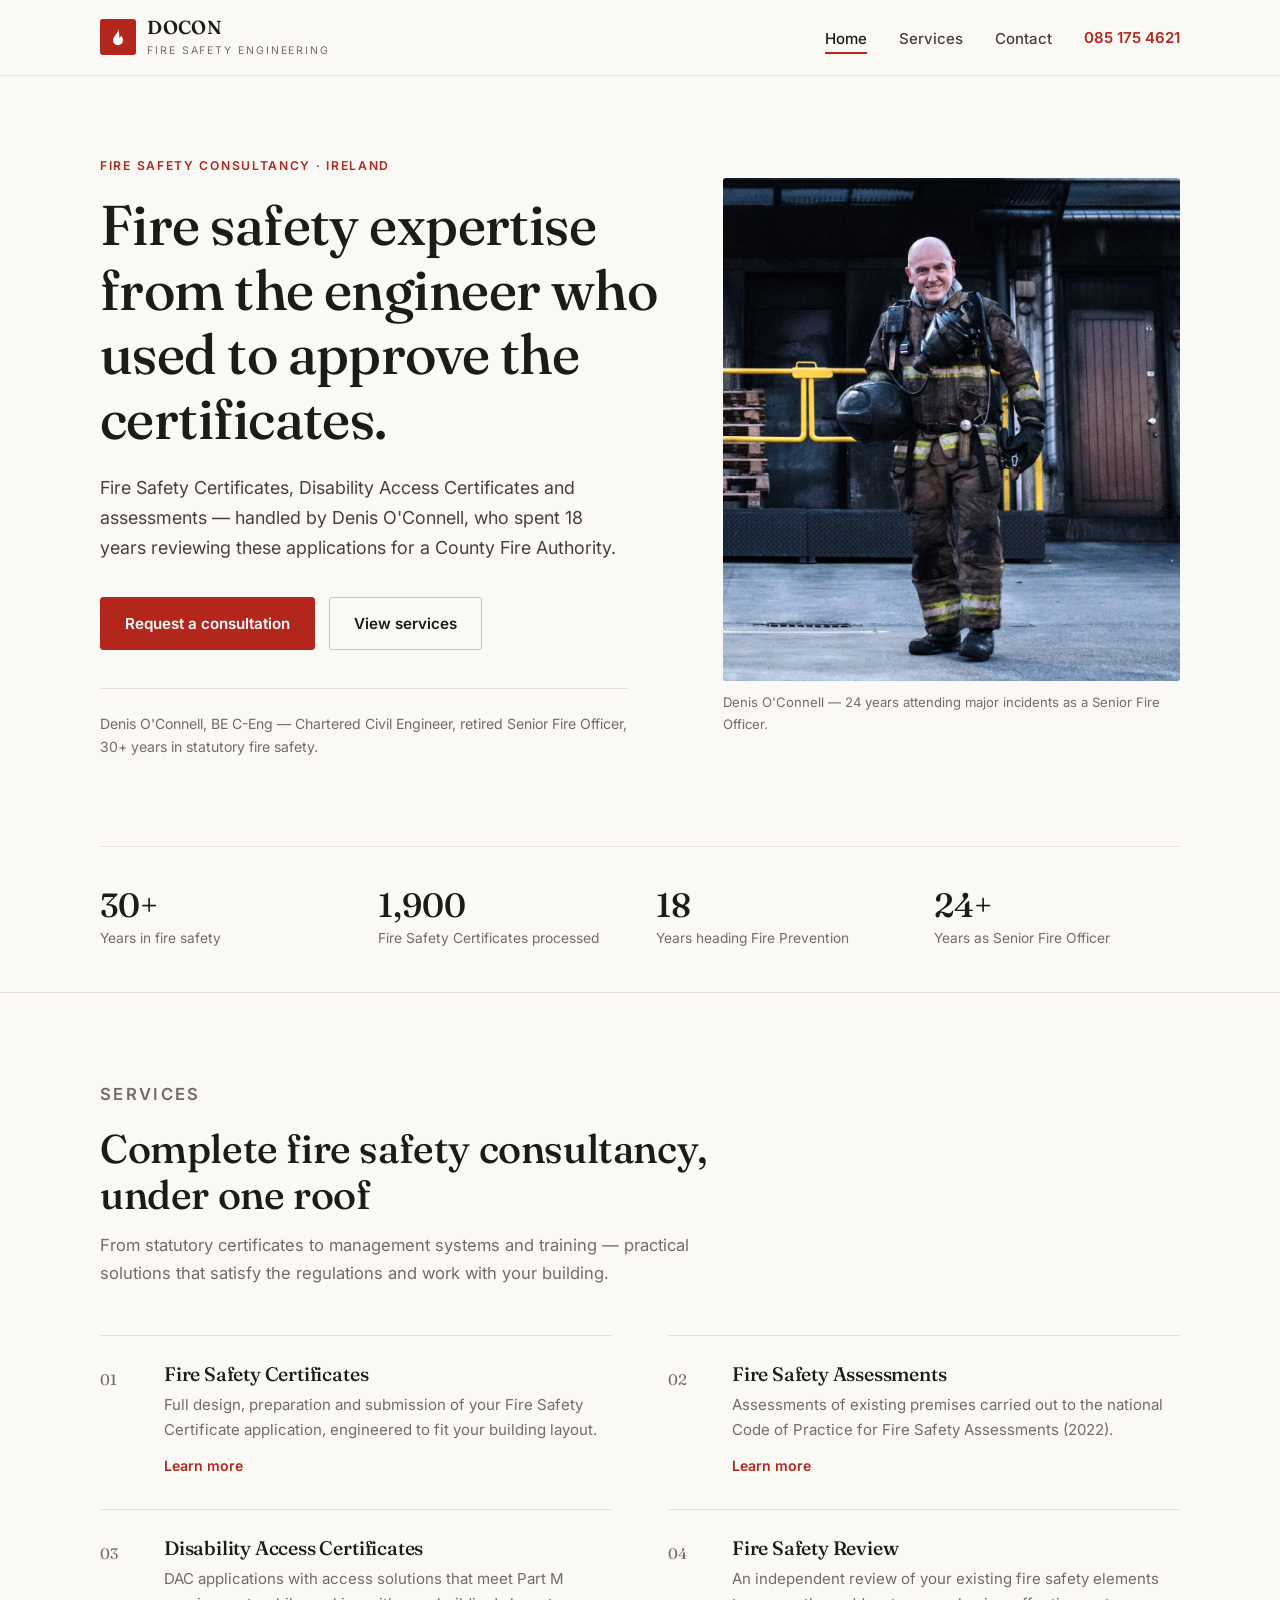
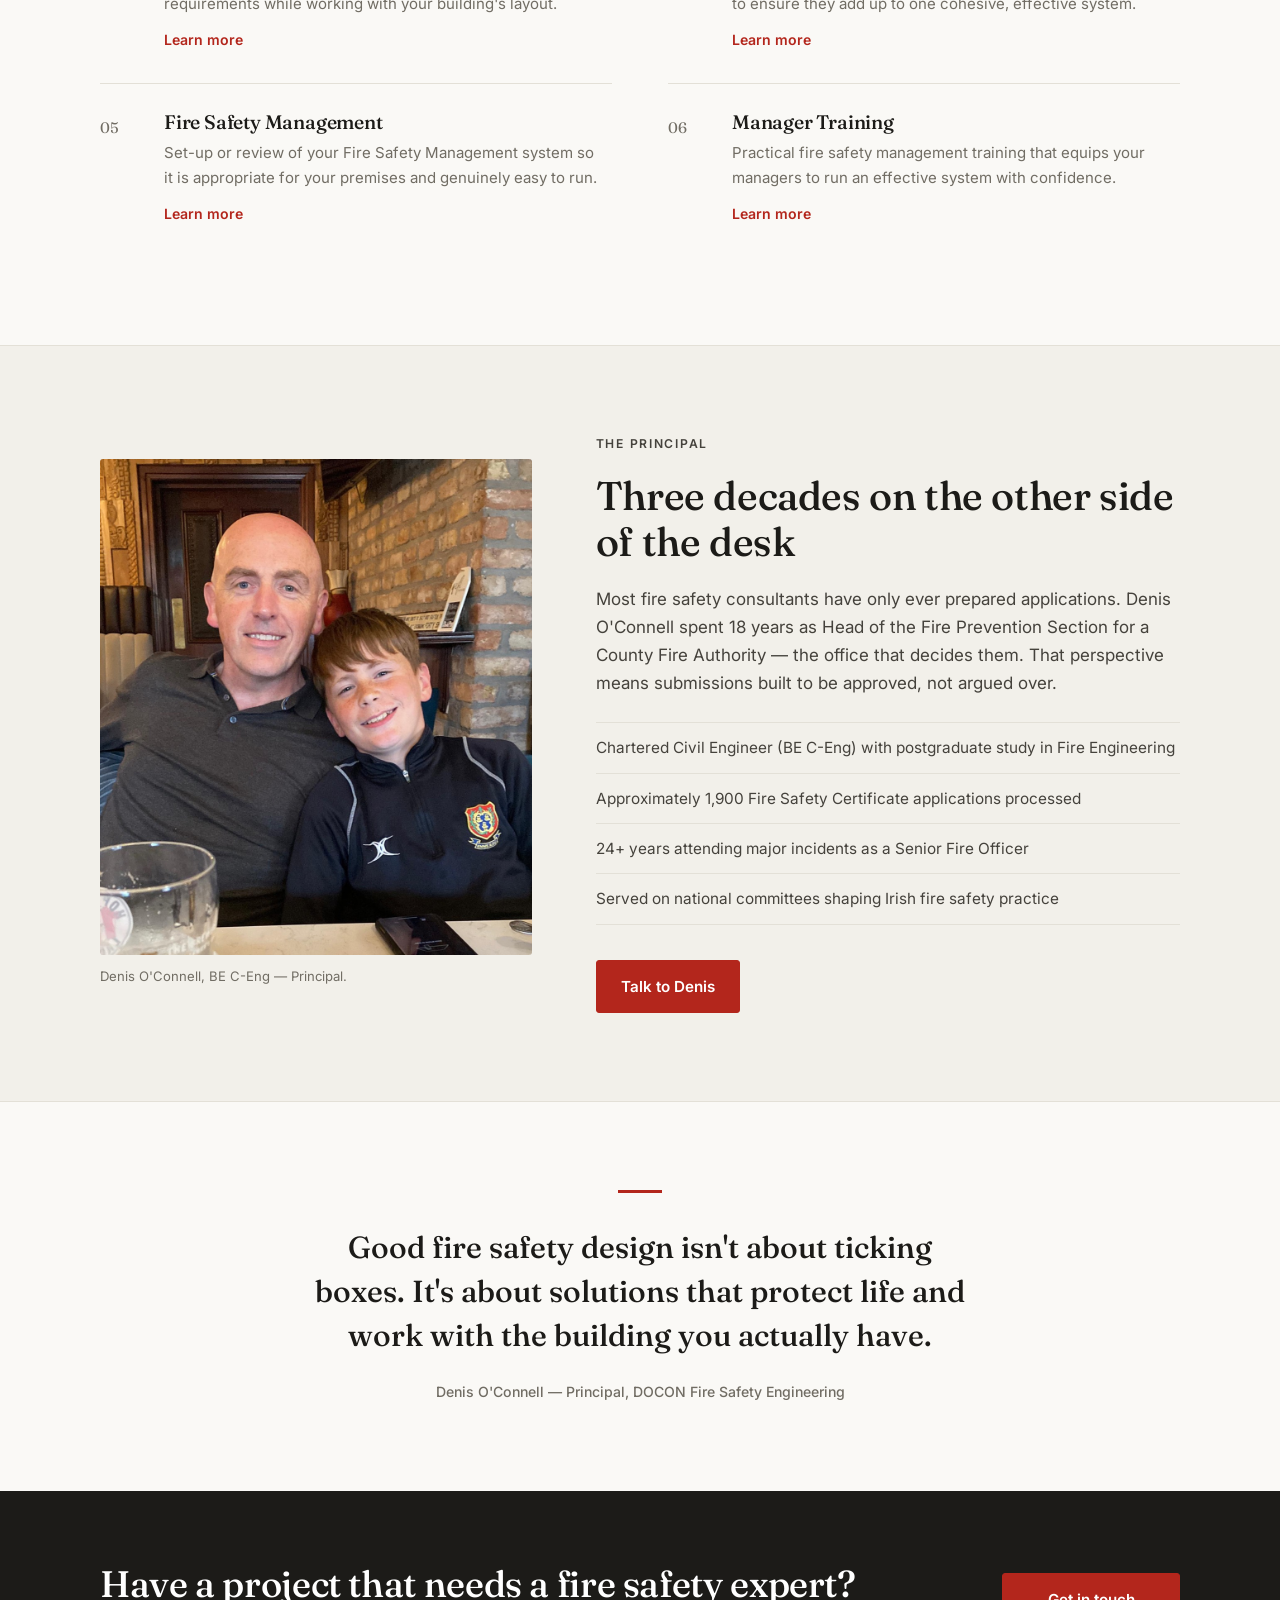
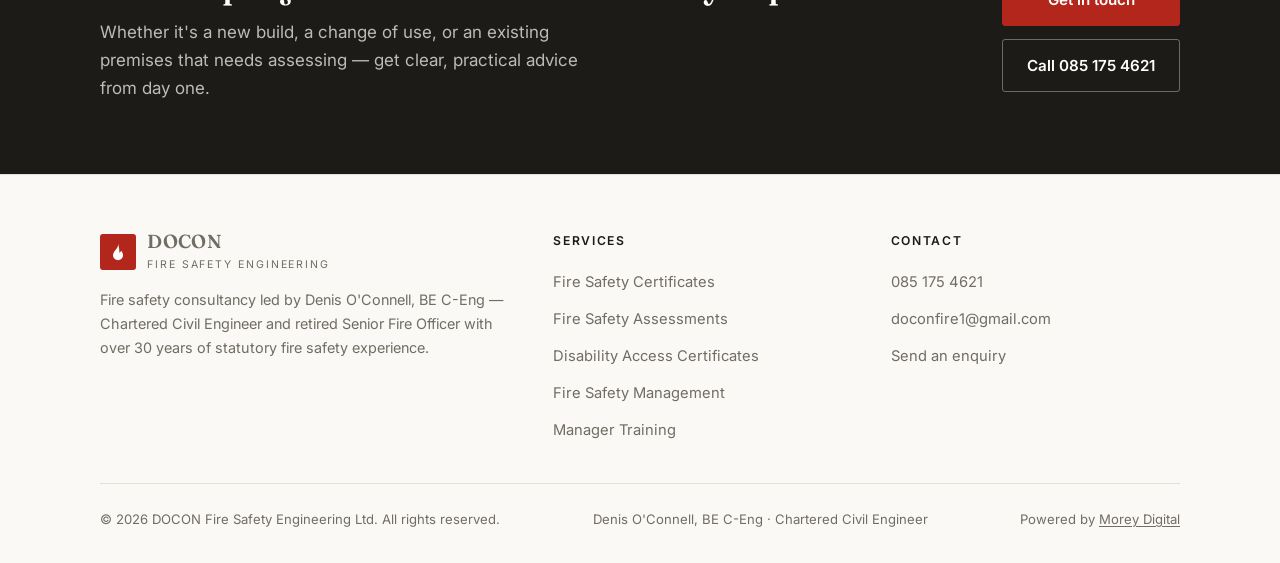
==== commit 0eccaeef: "Add Powered by Morey Digital credit to footer Co-Authored-By: Claude Fable 5 <noreply@anthropic.com>" ====
--- a/index.html
+++ b/index.html
@@ -241,6 +241,7 @@
     <div class="footer-bottom">
       <span>© <span id="year">2026</span> DOCON Fire Safety Engineering Ltd. All rights reserved.</span>
       <span>Denis O'Connell, BE C-Eng · Chartered Civil Engineer</span>
+      <span>Powered by <a href="https://moreydigital.ie" target="_blank" rel="noopener">Morey Digital</a></span>
     </div>
   </div>
 </footer>
--- a/styles.css
+++ b/styles.css
@@ -574,6 +574,12 @@
   border-top: 1px solid var(--line);
   font-size: 0.82rem;
 }
+.footer-bottom a {
+  color: inherit;
+  text-decoration: underline;
+  text-underline-offset: 2px;
+}
+.footer-bottom a:hover { color: var(--ink); }
 
 /* ============================================
    Responsive
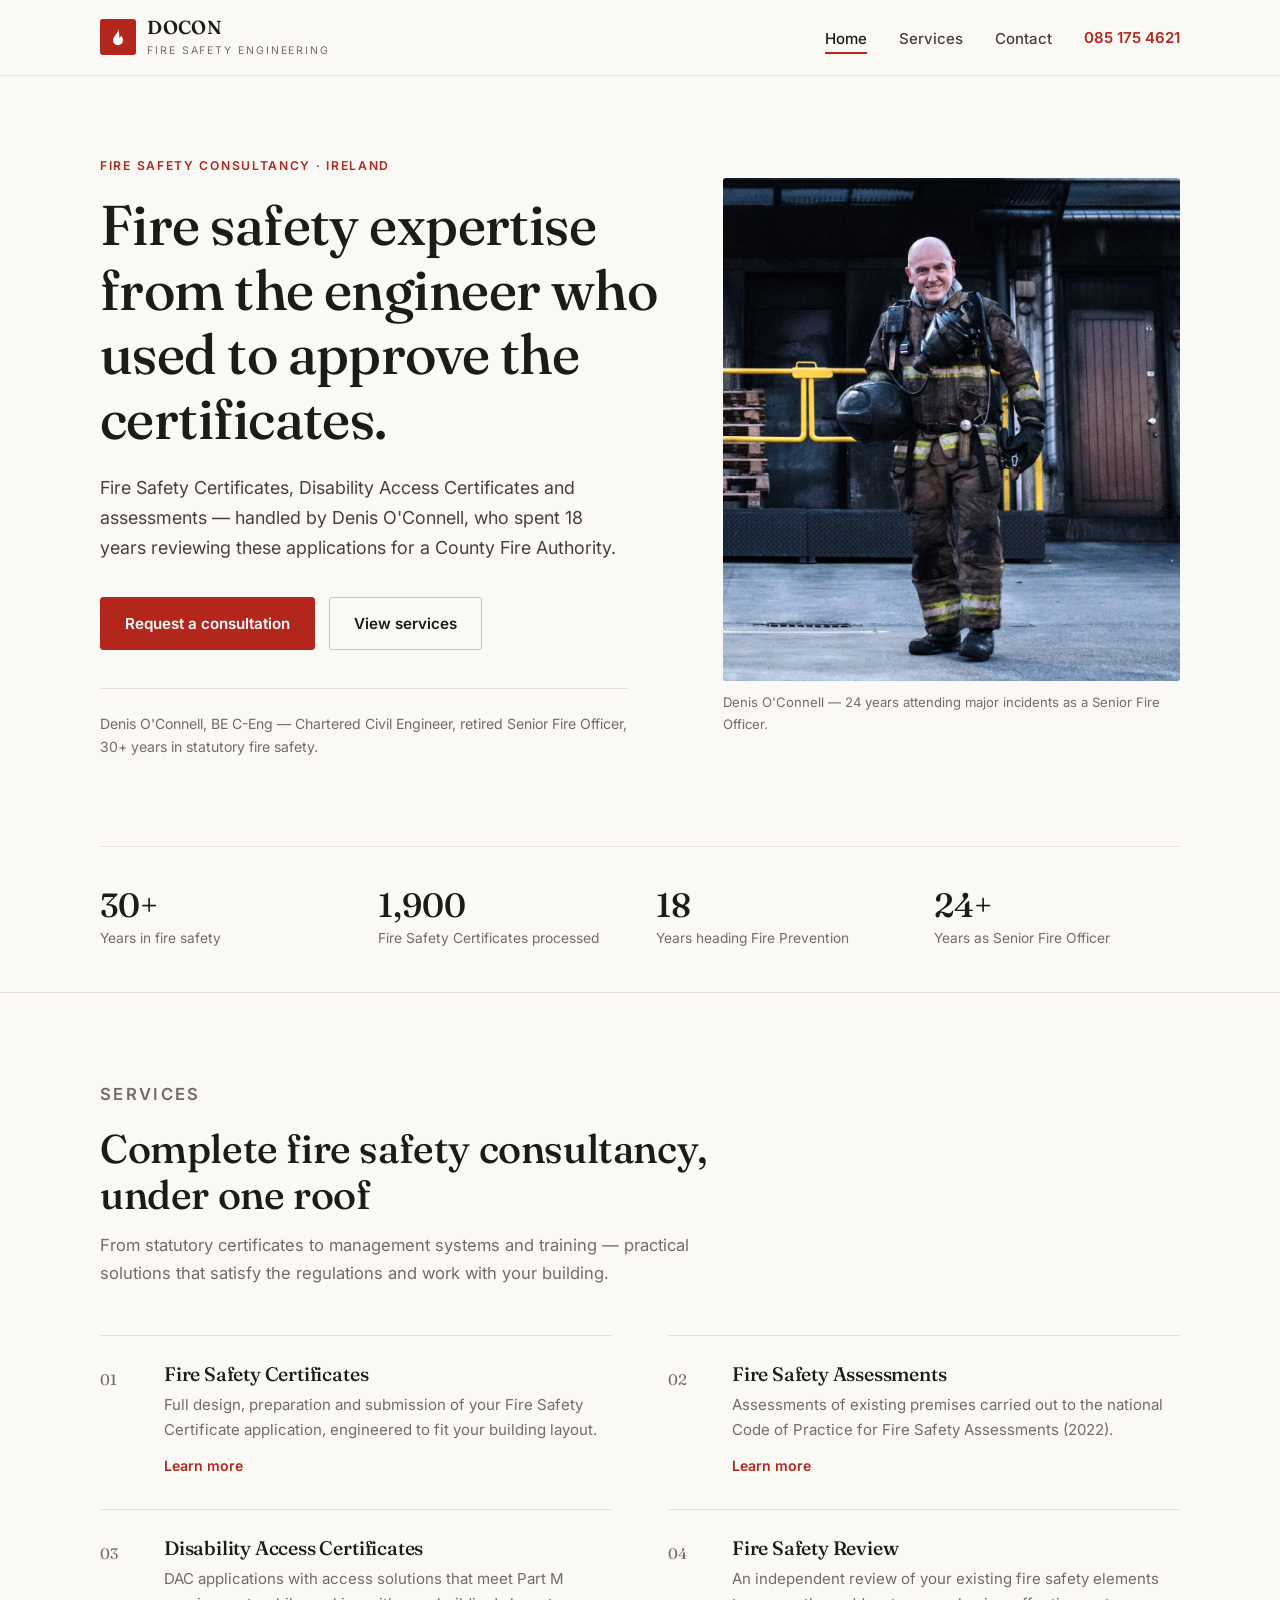
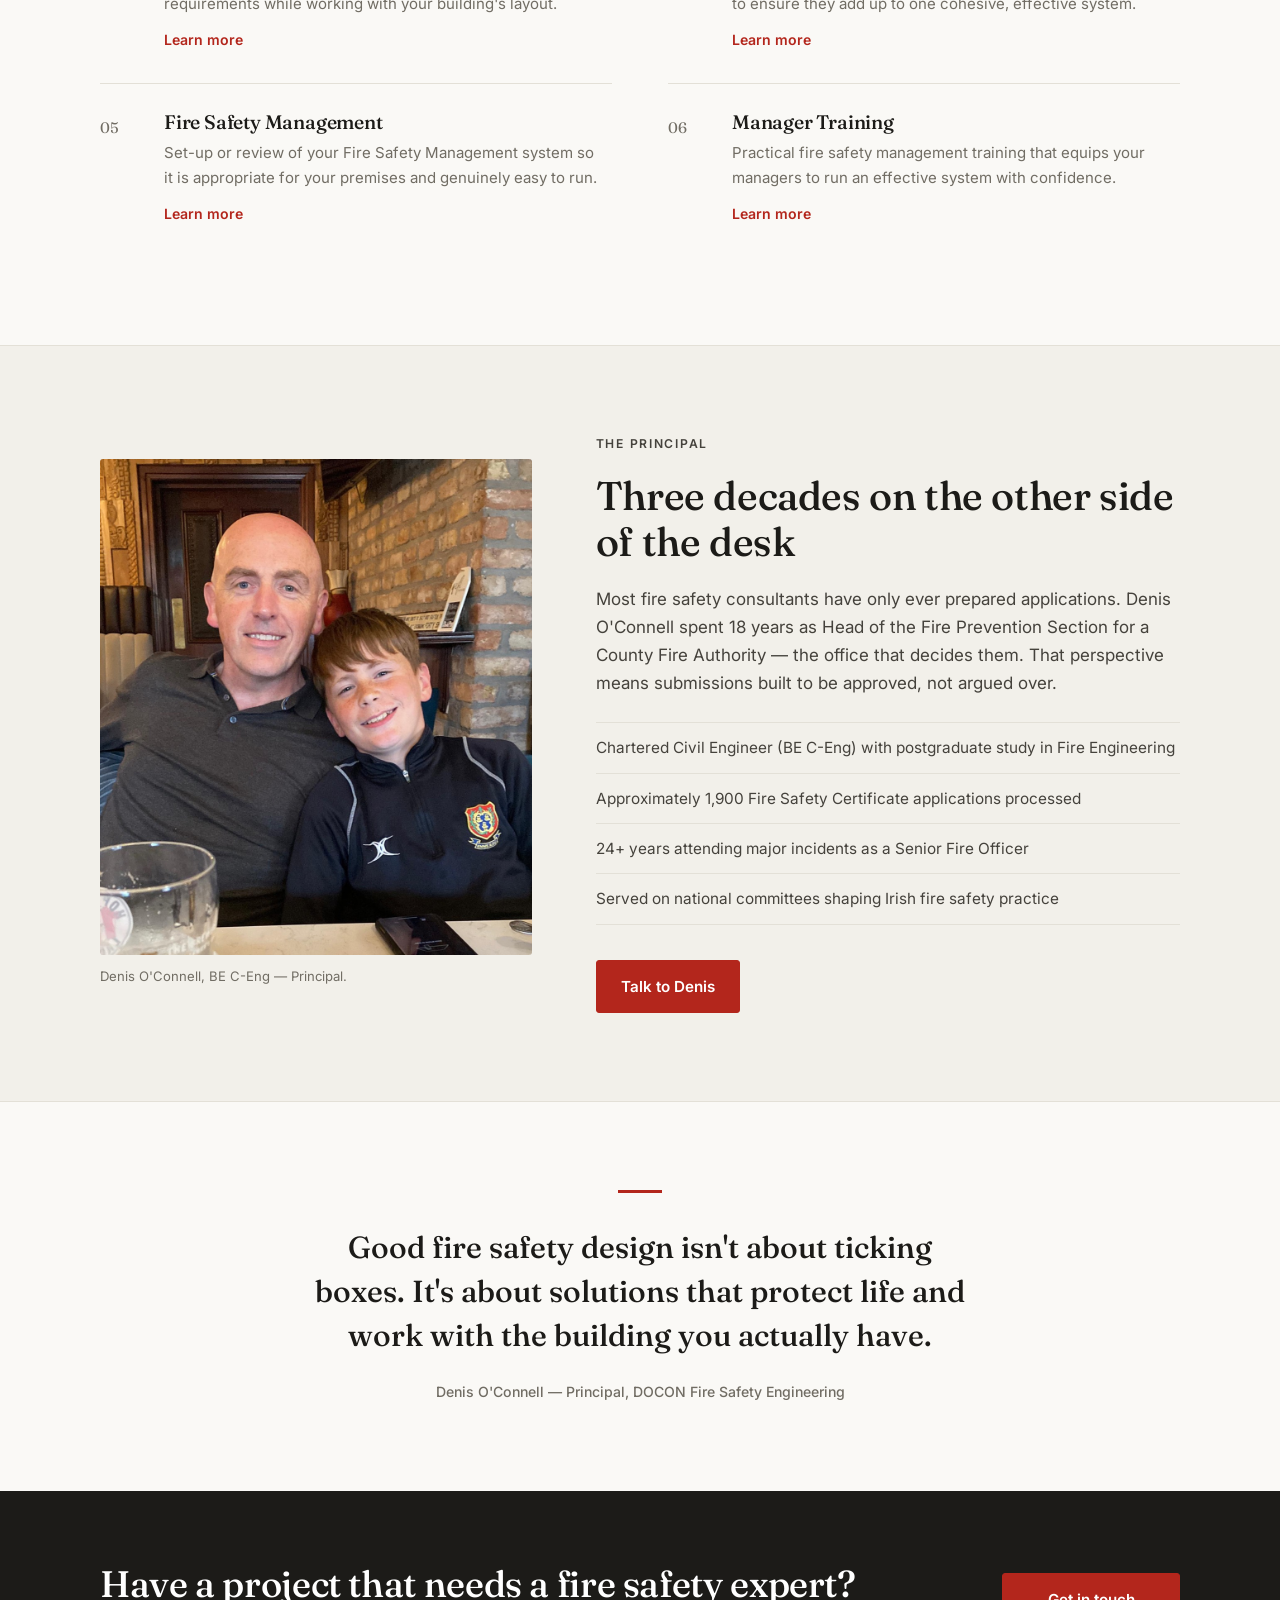
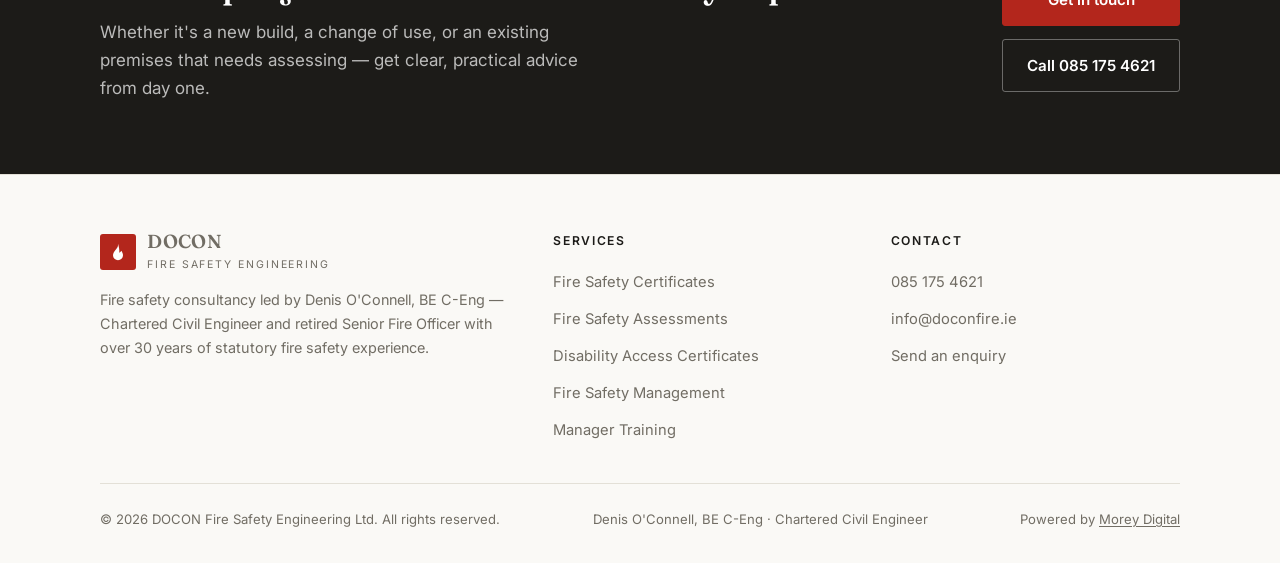
==== commit 0c12936f: "Update contact email to info@doconfire.ie Co-Authored-By: Claude Fable 5 <noreply@anthropic.com>" ====
--- a/index.html
+++ b/index.html
@@ -233,7 +233,7 @@
         <h4>Contact</h4>
         <ul>
           <li><a href="tel:+353851754621">085 175 4621</a></li>
-          <li><a href="mailto:doconfire1@gmail.com">doconfire1@gmail.com</a></li>
+          <li><a href="mailto:info@doconfire.ie">info@doconfire.ie</a></li>
           <li><a href="contact.html">Send an enquiry</a></li>
         </ul>
       </div>
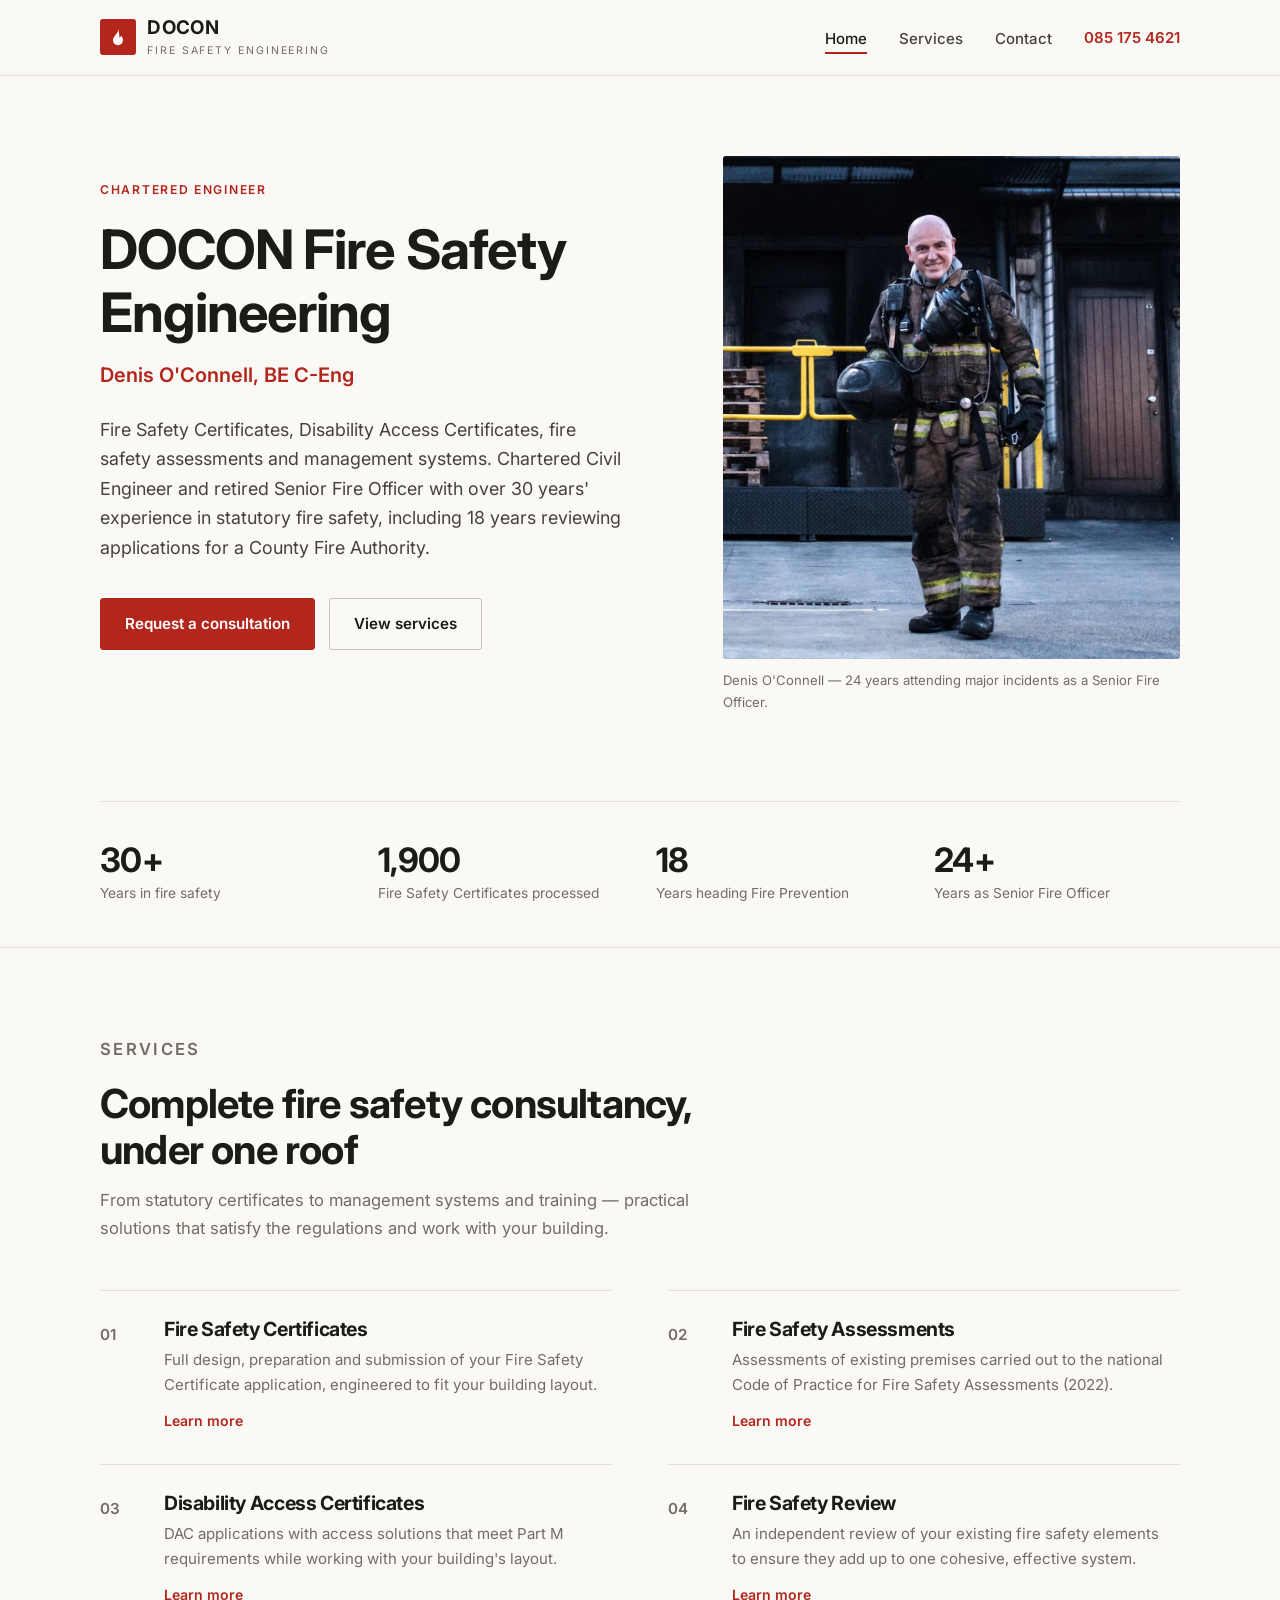
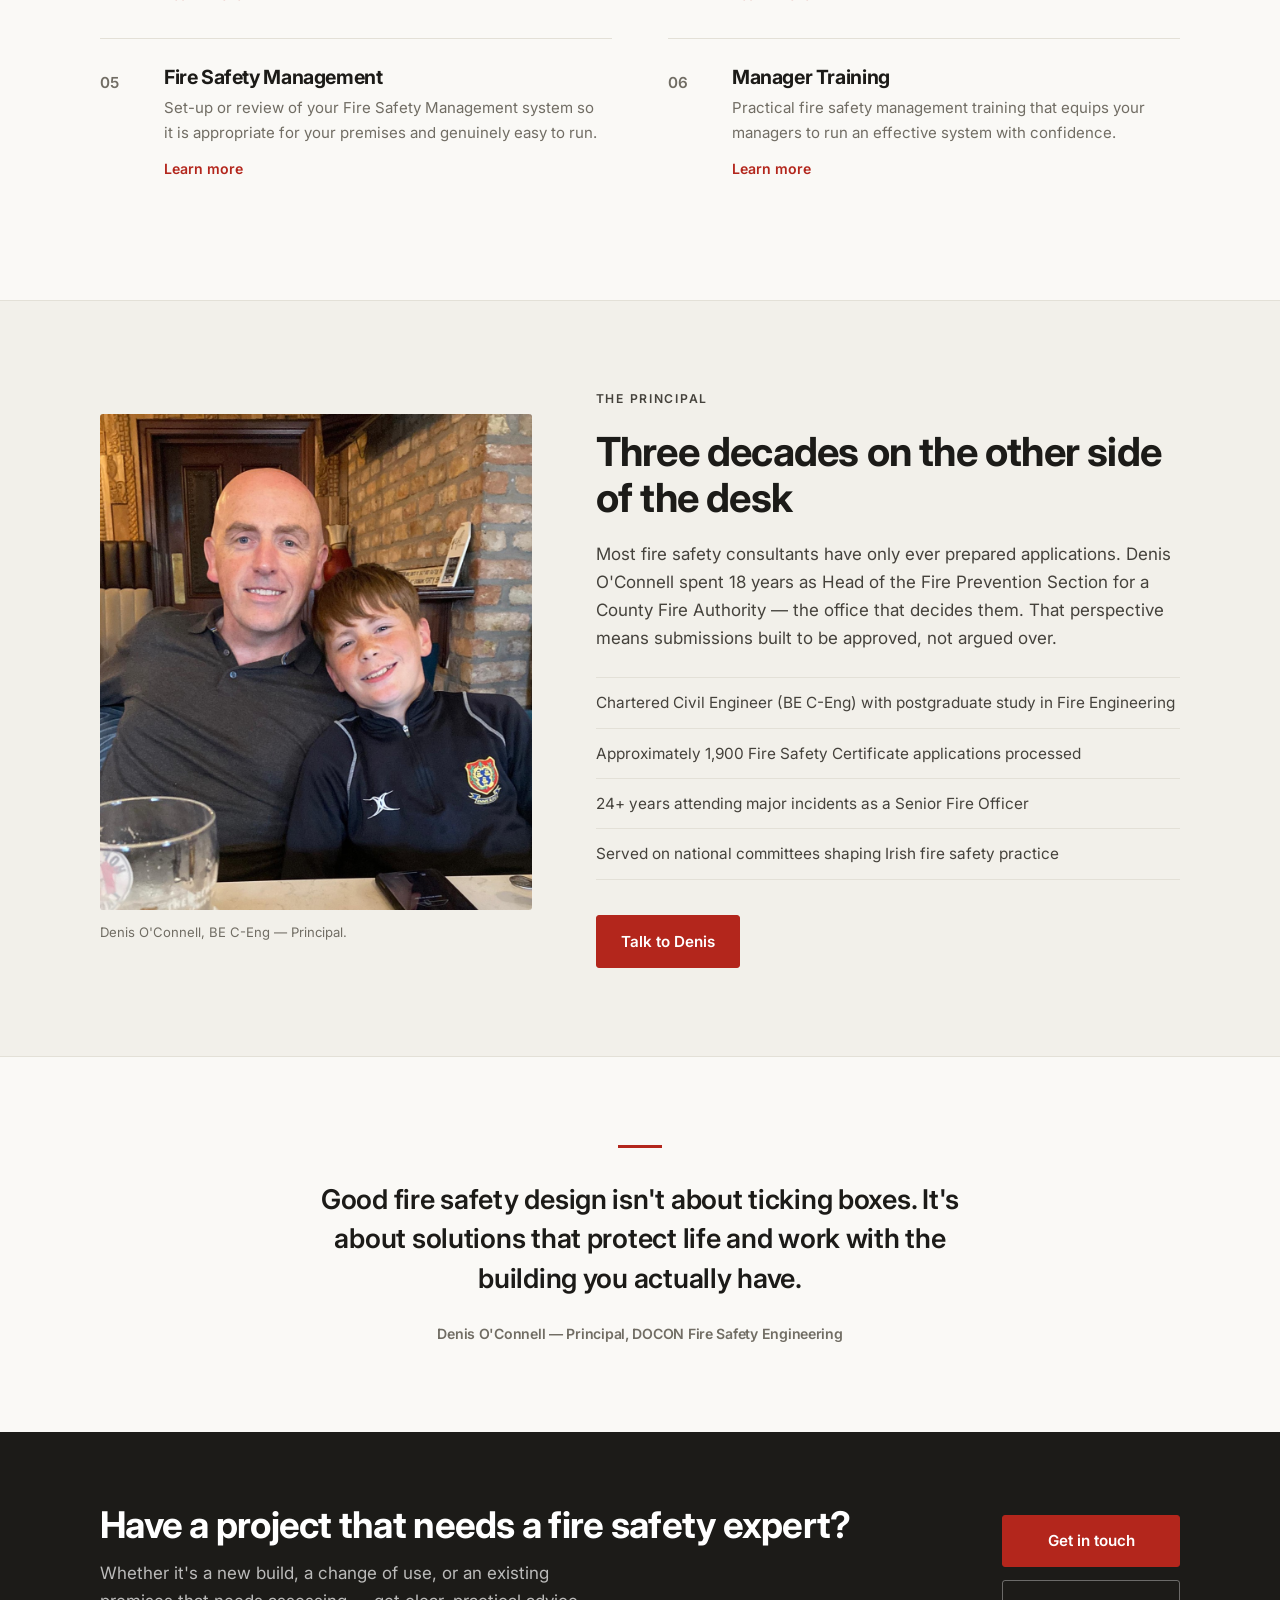
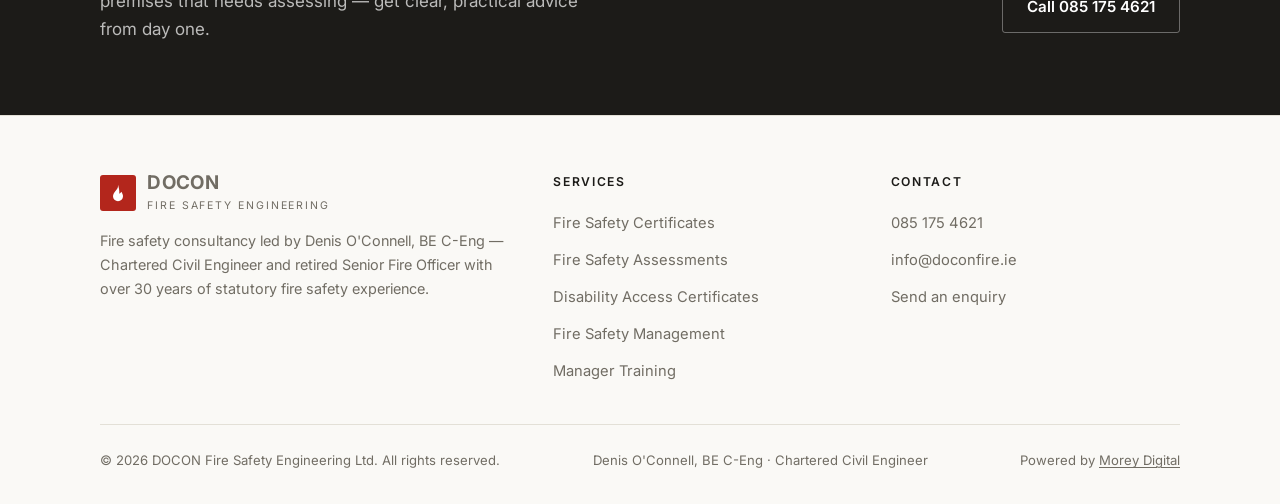
==== commit 8db758ee: "Switch to Inter font and make hero more direct Replace Fraunces serif with Inter throughout. Restruc" ====
--- a/index.html
+++ b/index.html
@@ -7,7 +7,7 @@
   <meta name="description" content="DOCON Fire Safety Engineering Ltd. — fire safety certificates, assessments and disability access certificates from Denis O'Connell, Chartered Engineer and retired Senior Fire Officer with 30+ years' experience.">
   <link rel="preconnect" href="https://fonts.googleapis.com">
   <link rel="preconnect" href="https://fonts.gstatic.com" crossorigin>
-  <link href="https://fonts.googleapis.com/css2?family=Fraunces:opsz,wght@9..144,400..600&family=Inter:wght@400;500;600&display=swap" rel="stylesheet">
+  <link href="https://fonts.googleapis.com/css2?family=Inter:wght@400;500;600;700&display=swap" rel="stylesheet">
   <link rel="stylesheet" href="styles.css">
   <link rel="icon" href="data:image/svg+xml,%3Csvg xmlns='http://www.w3.org/2000/svg' viewBox='0 0 24 24'%3E%3Cpath fill='%23b3261c' d='M12 2c.5 4-1.5 5.5-3 7.5C7.4 11.6 6 13.6 6 16a6 6 0 0 0 12 0c0-2.1-1-3.9-2-5.5-.7 1.2-1.5 2-2.5 2.5.5-3-.5-8-1.5-11z'/%3E%3C/svg%3E">
 </head>
@@ -46,14 +46,14 @@
     <div class="wrap">
       <div class="hero-grid">
         <div class="hero-copy">
-          <p class="kicker">Fire safety consultancy · Ireland</p>
-          <h1>Fire safety expertise from the engineer who used to approve the certificates.</h1>
-          <p class="lede">Fire Safety Certificates, Disability Access Certificates and assessments — handled by Denis O'Connell, who spent 18 years reviewing these applications for a County Fire Authority.</p>
+          <p class="kicker">Chartered Engineer</p>
+          <h1>DOCON Fire Safety Engineering</h1>
+          <p class="hero-name">Denis O'Connell, BE C-Eng</p>
+          <p class="lede">Fire Safety Certificates, Disability Access Certificates, fire safety assessments and management systems. Chartered Civil Engineer and retired Senior Fire Officer with over 30 years' experience in statutory fire safety, including 18 years reviewing applications for a County Fire Authority.</p>
           <div class="hero-actions">
             <a class="btn btn-primary" href="contact.html">Request a consultation</a>
             <a class="btn btn-outline" href="services.html">View services</a>
           </div>
-          <p class="hero-cred">Denis O'Connell, BE C-Eng — Chartered Civil Engineer, retired Senior Fire Officer, 30+ years in statutory fire safety.</p>
         </div>
         <figure class="hero-photo">
           <img src="images/denis-fire-officer.jpg" alt="Denis O'Connell in full firefighter breathing apparatus, helmet in hand" fetchpriority="high">
--- a/styles.css
+++ b/styles.css
@@ -27,10 +27,9 @@
 }
 
 h1, h2, h3 {
-  font-family: "Fraunces", Georgia, serif;
-  font-weight: 500;
+  font-weight: 700;
   line-height: 1.15;
-  letter-spacing: -0.01em;
+  letter-spacing: -0.02em;
 }
 
 img { max-width: 100%; display: block; }
@@ -90,9 +89,8 @@
 .brand-text { line-height: 1.15; }
 .brand-text strong {
   display: block;
-  font-family: "Fraunces", Georgia, serif;
   font-size: 1.18rem;
-  font-weight: 600;
+  font-weight: 700;
   letter-spacing: 0.02em;
 }
 .brand-text span {
@@ -202,9 +200,15 @@
   padding: 5rem 0 5.5rem;
 }
 .hero h1 {
-  font-size: clamp(2.3rem, 4.6vw, 3.5rem);
+  font-size: clamp(2.3rem, 4.6vw, 3.4rem);
+  margin-bottom: 1rem;
+  max-width: 16ch;
+}
+.hero-name {
+  font-size: 1.25rem;
+  font-weight: 600;
+  color: var(--red);
   margin-bottom: 1.4rem;
-  max-width: 17ch;
 }
 .lede {
   font-size: 1.12rem;
@@ -219,14 +223,6 @@
   align-items: center;
   margin-bottom: 2.4rem;
 }
-.hero-cred {
-  font-size: 0.88rem;
-  color: var(--muted);
-  padding-top: 1.4rem;
-  border-top: 1px solid var(--line);
-  max-width: 33rem;
-}
-
 .hero-photo { position: relative; }
 .hero-photo img {
   width: 100%;
@@ -251,9 +247,9 @@
   gap: 2rem;
 }
 .fact-num {
-  font-family: "Fraunces", Georgia, serif;
   font-size: 2.1rem;
-  font-weight: 500;
+  font-weight: 700;
+  letter-spacing: -0.02em;
   line-height: 1.15;
 }
 .fact-label {
@@ -291,8 +287,8 @@
 }
 .service-index a:hover h3 { color: var(--red); }
 .service-num {
-  font-family: "Fraunces", Georgia, serif;
   font-size: 0.95rem;
+  font-weight: 600;
   color: var(--muted);
   padding-top: 0.25rem;
 }
@@ -343,9 +339,9 @@
 .quote-band blockquote {
   max-width: 42rem;
   margin-inline: auto;
-  font-family: "Fraunces", Georgia, serif;
-  font-size: clamp(1.4rem, 2.6vw, 1.9rem);
-  font-weight: 500;
+  font-size: clamp(1.3rem, 2.4vw, 1.7rem);
+  font-weight: 600;
+  letter-spacing: -0.01em;
   line-height: 1.45;
 }
 .quote-band blockquote::before {
@@ -431,7 +427,7 @@
   counter-increment: step;
   content: "0" counter(step);
   display: block;
-  font-family: "Fraunces", Georgia, serif;
+  font-weight: 600;
   font-size: 1rem;
   color: var(--red);
   margin-bottom: 0.8rem;
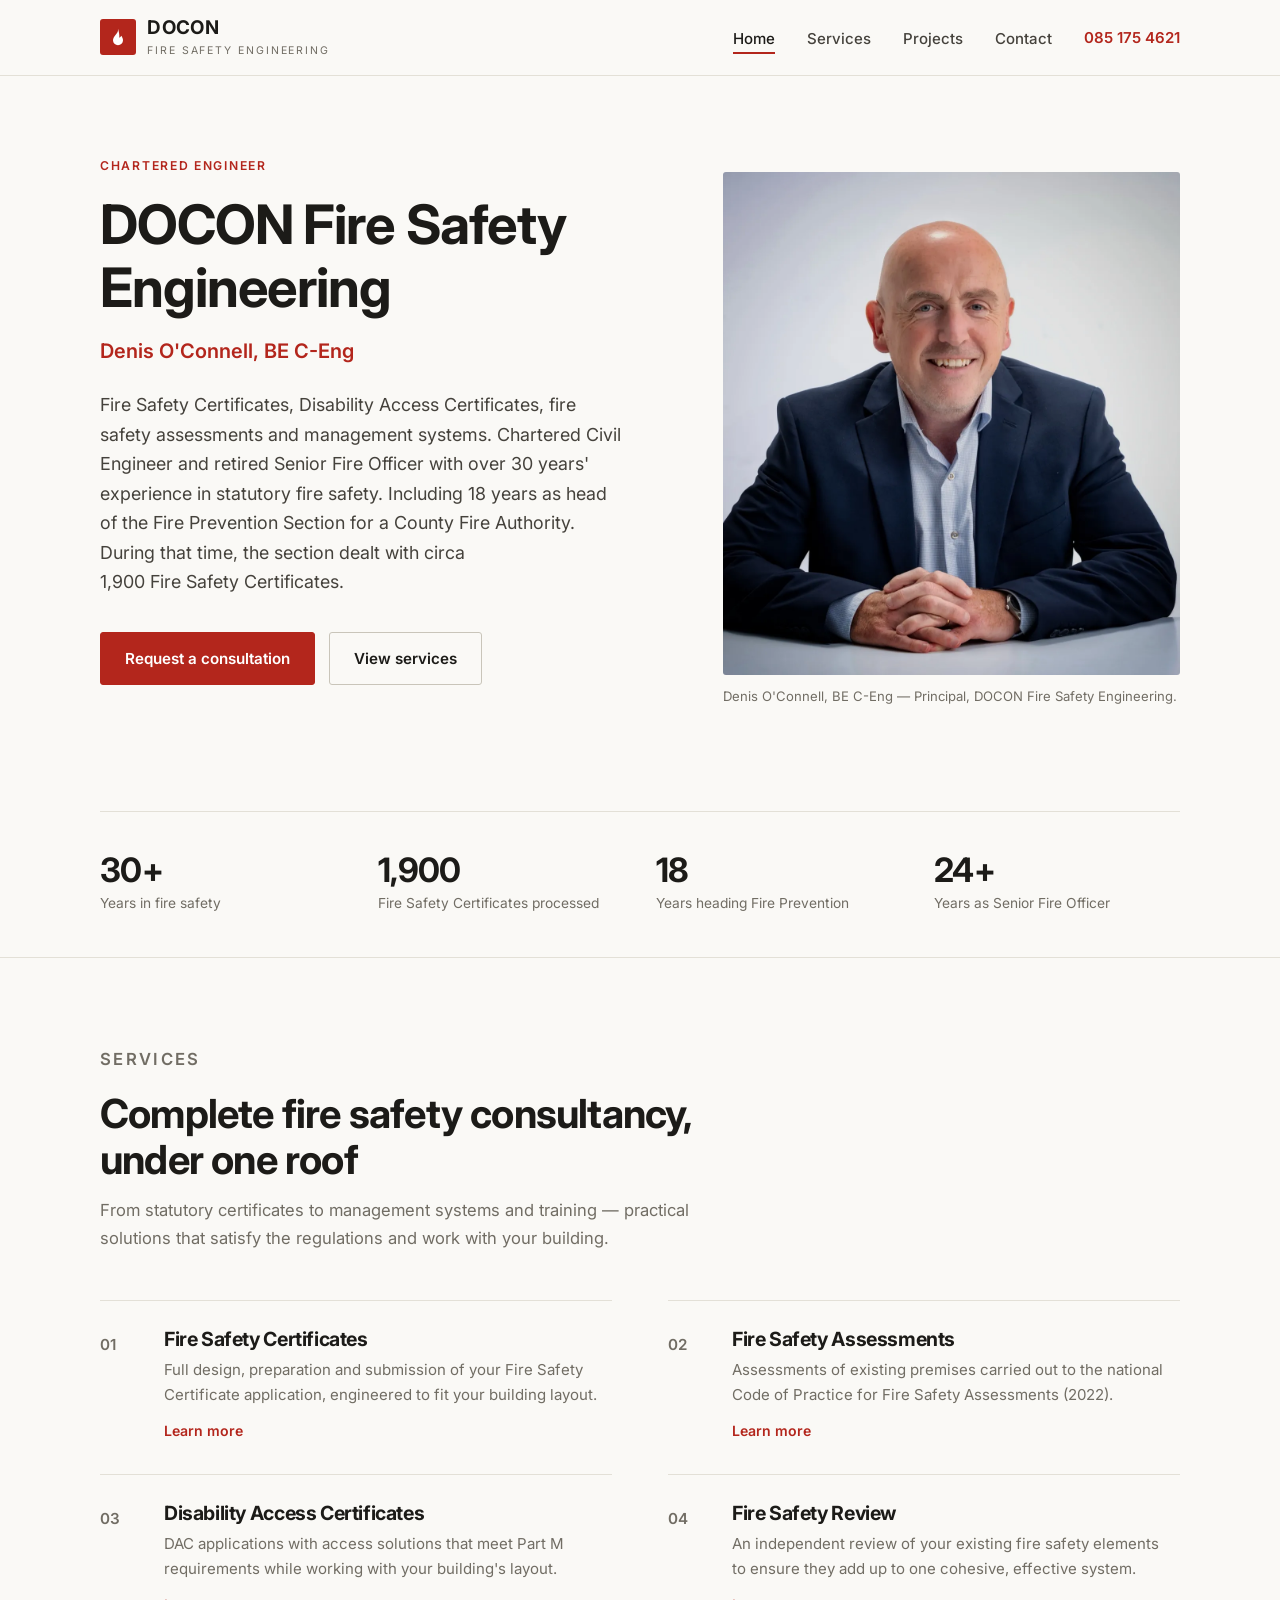
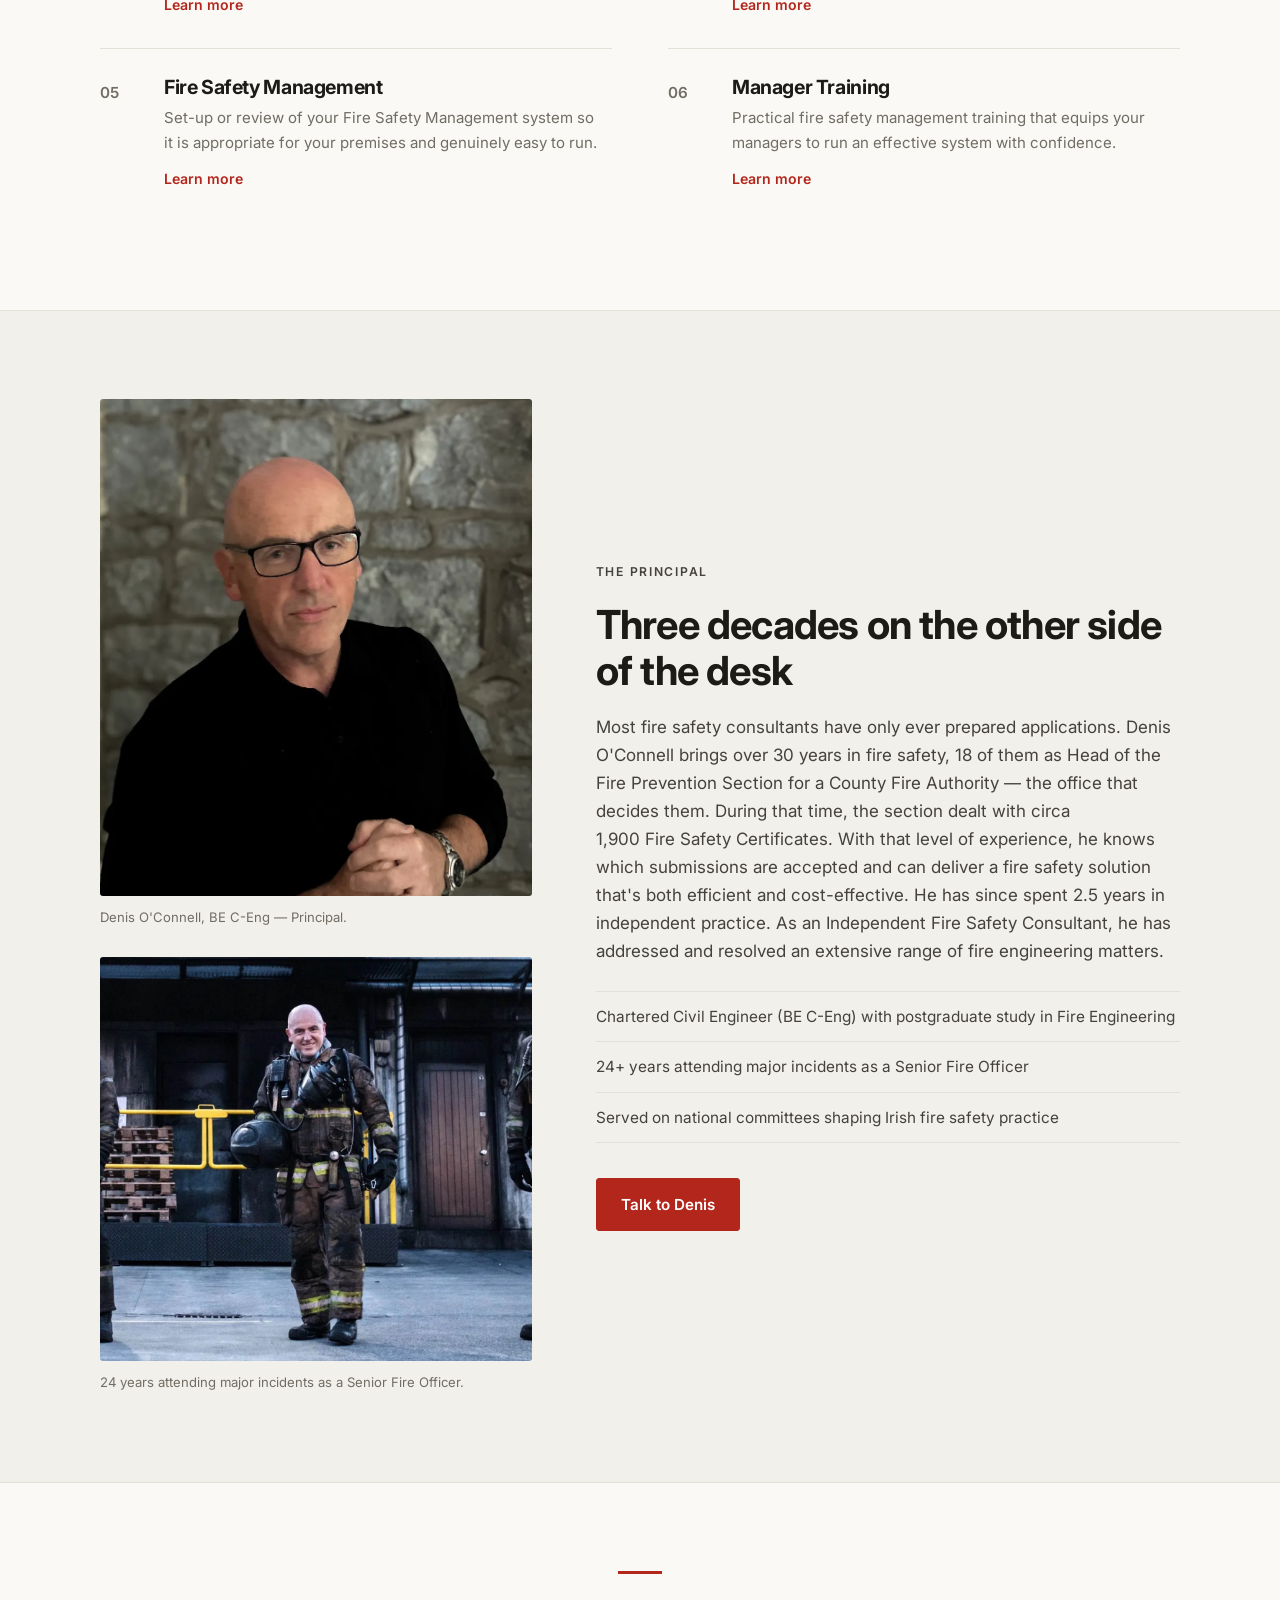
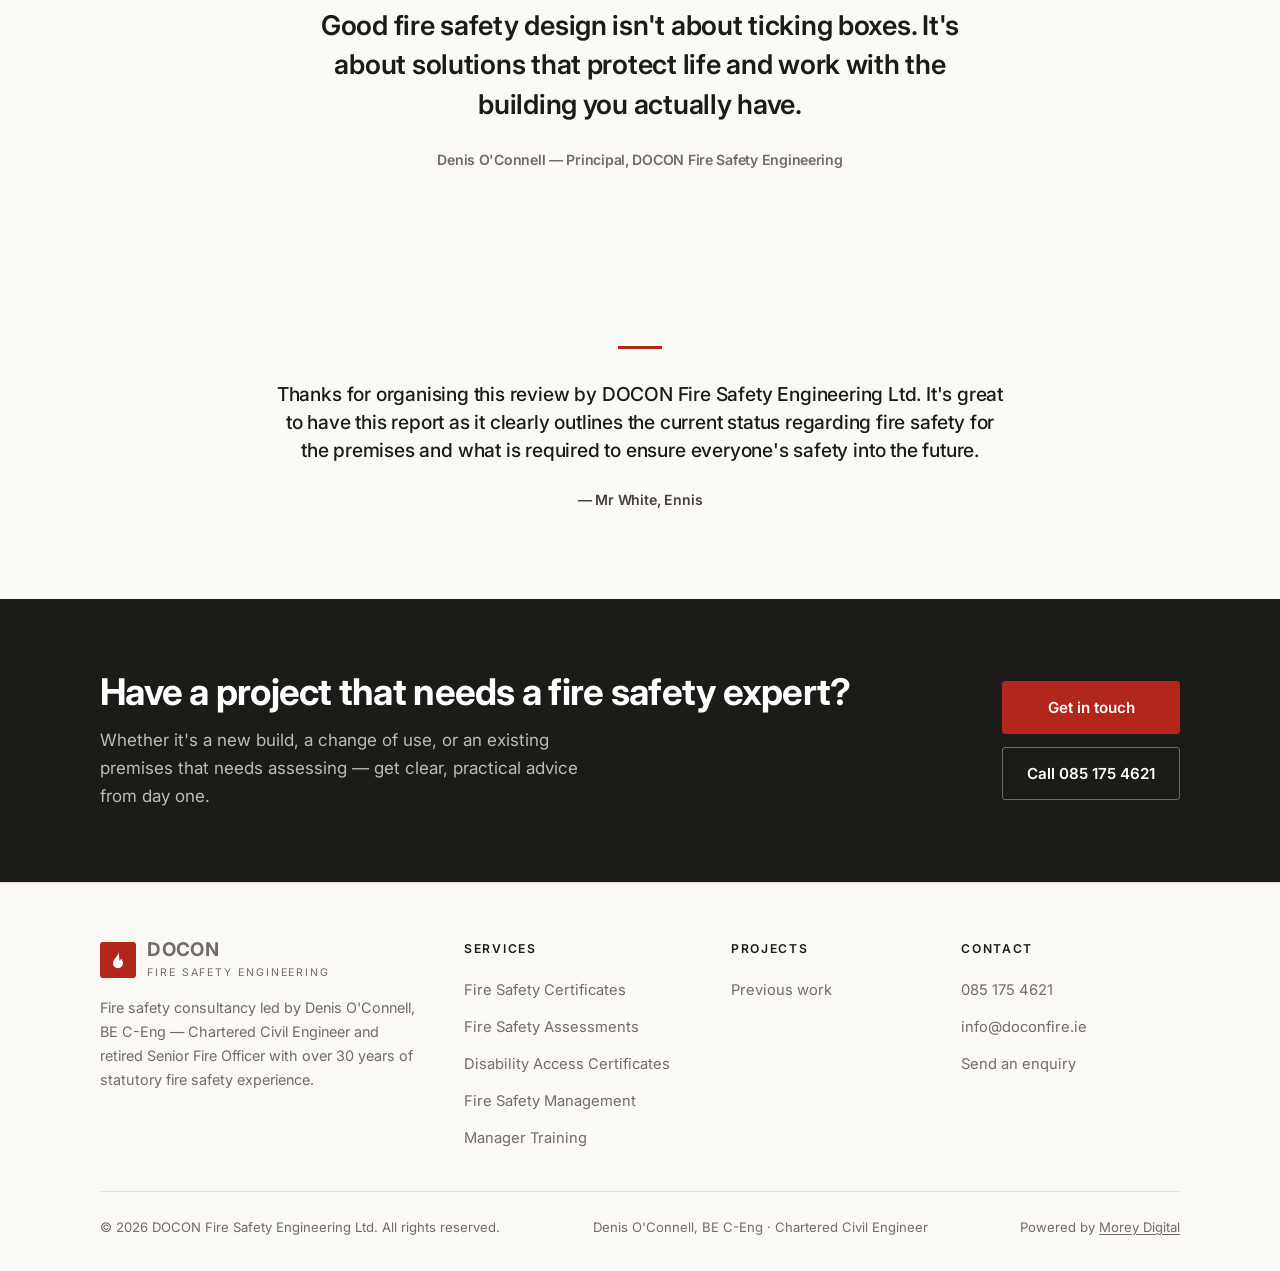
==== commit eb4e6273: "Update bio copy, add projects page and professional photos - Rework experience copy: 18 years headin" ====
--- a/index.html
+++ b/index.html
@@ -4,12 +4,36 @@
   <meta charset="UTF-8">
   <meta name="viewport" content="width=device-width, initial-scale=1.0">
   <title>DOCON Fire Safety Engineering | Fire Safety Consultants, Ireland</title>
-  <meta name="description" content="DOCON Fire Safety Engineering Ltd. — fire safety certificates, assessments and disability access certificates from Denis O'Connell, Chartered Engineer and retired Senior Fire Officer with 30+ years' experience.">
+  <meta name="description" content="Fire Safety Certificates, Disability Access Certificates and assessments from Denis O'Connell — 30+ years' experience, including 18 years heading Fire Prevention.">
+  <meta property="og:type" content="website">
+  <meta property="og:site_name" content="DOCON Fire Safety Engineering">
+  <meta property="og:title" content="DOCON Fire Safety Engineering | Fire Safety Consultants, Ireland">
+  <meta property="og:description" content="Fire Safety Certificates, Disability Access Certificates and assessments from Denis O'Connell, BE C-Eng — Chartered Engineer and retired Senior Fire Officer with 30+ years' experience.">
+  <meta property="og:url" content="https://doconfire.ie/">
+  <meta property="og:image" content="https://doconfire.ie/images/denis-oconnell-suit.jpg">
+  <meta name="twitter:card" content="summary_large_image">
   <link rel="preconnect" href="https://fonts.googleapis.com">
   <link rel="preconnect" href="https://fonts.gstatic.com" crossorigin>
   <link href="https://fonts.googleapis.com/css2?family=Inter:wght@400;500;600;700&display=swap" rel="stylesheet">
   <link rel="stylesheet" href="styles.css">
   <link rel="icon" href="data:image/svg+xml,%3Csvg xmlns='http://www.w3.org/2000/svg' viewBox='0 0 24 24'%3E%3Cpath fill='%23b3261c' d='M12 2c.5 4-1.5 5.5-3 7.5C7.4 11.6 6 13.6 6 16a6 6 0 0 0 12 0c0-2.1-1-3.9-2-5.5-.7 1.2-1.5 2-2.5 2.5.5-3-.5-8-1.5-11z'/%3E%3C/svg%3E">
+  <script type="application/ld+json">
+  {
+    "@context": "https://schema.org",
+    "@type": "LocalBusiness",
+    "name": "DOCON Fire Safety Engineering Ltd.",
+    "image": "https://doconfire.ie/images/denis-oconnell.jpg",
+    "url": "https://doconfire.ie/",
+    "telephone": "+353851754621",
+    "email": "info@doconfire.ie",
+    "areaServed": "County Clare, Ireland",
+    "review": {
+      "@type": "Review",
+      "author": { "@type": "Person", "name": "Mr White" },
+      "reviewBody": "Thanks for organising this review by DOCON Fire Safety Engineering Ltd. It's great to have this report as it clearly outlines the current status regarding fire safety for the premises and what is required to ensure everyone's safety into the future."
+    }
+  }
+  </script>
 </head>
 <body>
 <a class="skip-link" href="#main">Skip to content</a>
@@ -32,6 +56,7 @@
       <ul class="nav-links">
         <li><a href="index.html" class="active" aria-current="page">Home</a></li>
         <li><a href="services.html">Services</a></li>
+        <li><a href="projects.html">Projects</a></li>
         <li><a href="contact.html">Contact</a></li>
         <li><a class="nav-phone" href="tel:+353851754621">085&nbsp;175&nbsp;4621</a></li>
       </ul>
@@ -49,15 +74,18 @@
           <p class="kicker">Chartered Engineer</p>
           <h1>DOCON Fire Safety Engineering</h1>
           <p class="hero-name">Denis O'Connell, BE C-Eng</p>
-          <p class="lede">Fire Safety Certificates, Disability Access Certificates, fire safety assessments and management systems. Chartered Civil Engineer and retired Senior Fire Officer with over 30 years' experience in statutory fire safety, including 18 years reviewing applications for a County Fire Authority.</p>
+          <p class="lede">Fire Safety Certificates, Disability Access Certificates, fire safety assessments and management systems. Chartered Civil Engineer and retired Senior Fire Officer with over 30 years' experience in statutory fire safety. Including 18 years as head of the Fire Prevention Section for a County Fire Authority. During that time, the section dealt with circa 1,900&nbsp;Fire&nbsp;Safety&nbsp;Certificates.</p>
           <div class="hero-actions">
             <a class="btn btn-primary" href="contact.html">Request a consultation</a>
             <a class="btn btn-outline" href="services.html">View services</a>
           </div>
         </div>
         <figure class="hero-photo">
-          <img src="images/denis-fire-officer.jpg" alt="Denis O'Connell in full firefighter breathing apparatus, helmet in hand" fetchpriority="high">
-          <figcaption>Denis O'Connell — 24 years attending major incidents as a Senior Fire Officer.</figcaption>
+          <picture>
+            <source srcset="images/denis-oconnell-suit.webp" type="image/webp">
+            <img src="images/denis-oconnell-suit.jpg" width="1600" height="1268" alt="Denis O'Connell, Principal of DOCON Fire Safety Engineering" fetchpriority="high">
+          </picture>
+          <figcaption>Denis O'Connell, BE C-Eng — Principal, DOCON Fire Safety Engineering.</figcaption>
         </figure>
       </div>
 
@@ -159,17 +187,28 @@
   <!-- ============ ABOUT ============ -->
   <section class="section alt">
     <div class="wrap about-grid">
-      <figure class="about-photo">
-        <img src="images/denis-casual.jpg" alt="Denis O'Connell" loading="lazy">
-        <figcaption class="photo-caption">Denis O'Connell, BE C-Eng — Principal.</figcaption>
-      </figure>
+      <div class="about-photo">
+        <figure>
+          <picture>
+            <source srcset="images/denis-oconnell-portrait.webp" type="image/webp">
+            <img src="images/denis-oconnell-portrait.jpg" width="958" height="1400" alt="Denis O'Connell" loading="lazy">
+          </picture>
+          <figcaption class="photo-caption">Denis O'Connell, BE C-Eng — Principal.</figcaption>
+        </figure>
+        <figure class="fire-photo">
+          <picture>
+            <source srcset="images/denis-oconnell.webp" type="image/webp">
+            <img src="images/denis-oconnell.jpg" width="1200" height="1122" alt="Denis O'Connell in full firefighter breathing apparatus, helmet in hand" loading="lazy">
+          </picture>
+          <figcaption class="photo-caption">24 years attending major incidents as a Senior Fire Officer.</figcaption>
+        </figure>
+      </div>
       <div class="about-copy">
         <p class="kicker">The principal</p>
         <h2>Three decades on the other side of the desk</h2>
-        <p>Most fire safety consultants have only ever prepared applications. Denis O'Connell spent 18 years as Head of the Fire Prevention Section for a County Fire Authority — the office that decides them. That perspective means submissions built to be approved, not argued over.</p>
+        <p>Most fire safety consultants have only ever prepared applications. Denis O'Connell brings over 30 years in fire safety, 18 of them as Head of the Fire Prevention Section for a County Fire Authority — the office that decides them. During that time, the section dealt with circa 1,900&nbsp;Fire&nbsp;Safety&nbsp;Certificates. With that level of experience, he knows which submissions are accepted and can deliver a fire safety solution that's both efficient and cost-effective. He has since spent 2.5 years in independent practice. As an Independent Fire Safety Consultant, he has addressed and resolved an extensive range of fire engineering matters.</p>
         <ul class="cred-list">
           <li>Chartered Civil Engineer (BE C-Eng) with postgraduate study in Fire Engineering</li>
-          <li>Approximately 1,900 Fire Safety Certificate applications processed</li>
           <li>24+ years attending major incidents as a Senior Fire Officer</li>
           <li>Served on national committees shaping Irish fire safety practice</li>
         </ul>
@@ -184,6 +223,16 @@
       <blockquote>
         Good fire safety design isn't about ticking boxes. It's about solutions that protect life and work with the building you actually have.
         <cite>Denis O'Connell — Principal, DOCON Fire Safety Engineering</cite>
+      </blockquote>
+    </div>
+  </section>
+
+  <!-- ============ TESTIMONIAL ============ -->
+  <section class="section quote-band testimonial">
+    <div class="wrap">
+      <blockquote>
+        Thanks for organising this review by DOCON Fire Safety Engineering Ltd. It's great to have this report as it clearly outlines the current status regarding fire safety for the premises and what is required to ensure everyone's safety into the future.
+        <cite>— Mr White, Ennis</cite>
       </blockquote>
     </div>
   </section>
@@ -230,6 +279,12 @@
         </ul>
       </div>
       <div class="footer-col">
+        <h4>Projects</h4>
+        <ul>
+          <li><a href="projects.html">Previous work</a></li>
+        </ul>
+      </div>
+      <div class="footer-col">
         <h4>Contact</h4>
         <ul>
           <li><a href="tel:+353851754621">085 175 4621</a></li>
--- a/styles.css
+++ b/styles.css
@@ -32,7 +32,7 @@
   letter-spacing: -0.02em;
 }
 
-img { max-width: 100%; display: block; }
+img, picture { max-width: 100%; height: auto; display: block; }
 a { color: inherit; }
 
 .wrap {
@@ -228,7 +228,7 @@
   width: 100%;
   aspect-ratio: 4 / 4.4;
   object-fit: cover;
-  object-position: 60% 20%;
+  object-position: 50% 22%;
   border-radius: var(--radius);
 }
 .hero-photo figcaption,
@@ -317,9 +317,11 @@
   width: 100%;
   aspect-ratio: 4 / 4.6;
   object-fit: cover;
-  object-position: 60% 20%;
+  object-position: 50% 18%;
   border-radius: var(--radius);
 }
+.about-photo figure + figure { margin-top: 1.8rem; }
+.about-photo .fire-photo img { aspect-ratio: auto; }
 .about-copy h2 { font-size: clamp(1.8rem, 3.2vw, 2.5rem); margin-bottom: 1.2rem; }
 .about-copy > p { color: var(--ink-soft); margin-bottom: 1.2rem; }
 .cred-list {
@@ -358,6 +360,17 @@
   font-style: normal;
   font-size: 0.88rem;
   color: var(--muted);
+}
+
+/* ---------- testimonial (quote-band variant for longer client quotes) ---------- */
+.quote-band.testimonial blockquote {
+  font-size: 1.2rem;
+  font-weight: 500;
+  max-width: 46rem;
+}
+.quote-band.testimonial cite {
+  font-weight: 600;
+  color: var(--ink-soft);
 }
 
 /* ---------- CTA band ---------- */
@@ -531,6 +544,89 @@
 .form-note a { color: var(--red); }
 
 /* ============================================
+   Projects page — card grid
+   ============================================ */
+.project-grid {
+  display: grid;
+  grid-template-columns: repeat(3, 1fr);
+  gap: 2.4rem 2rem;
+}
+.project-card {
+  display: flex;
+  flex-direction: column;
+  height: 100%;
+  border: 1px solid var(--line);
+  border-radius: var(--radius);
+  background: #fff;
+  overflow: hidden;
+  transition: box-shadow 0.2s ease, transform 0.2s ease, border-color 0.2s ease;
+}
+.project-card:hover {
+  border-color: var(--line-strong);
+  box-shadow: 0 14px 30px -20px rgba(28, 27, 24, 0.4);
+  transform: translateY(-2px);
+}
+.project-card-media {
+  aspect-ratio: 16 / 9;
+  background: var(--paper-2);
+  overflow: hidden;
+}
+.project-card-media img {
+  width: 100%;
+  height: 100%;
+  object-fit: cover;
+  display: block;
+}
+.project-card-media.is-drawing img {
+  object-fit: contain;
+  padding: 0.6rem;
+}
+.project-card-twoup {
+  display: grid;
+  grid-template-columns: 1fr 1fr;
+  height: 100%;
+  gap: 1px;
+  background: var(--line);
+}
+.project-card-twoup img {
+  width: 100%;
+  height: 100%;
+  object-fit: contain;
+  background: var(--paper-2);
+  padding: 0.5rem;
+  display: block;
+}
+.project-placeholder {
+  aspect-ratio: 16 / 9;
+  display: flex;
+  flex-direction: column;
+  align-items: center;
+  justify-content: center;
+  gap: 0.7rem;
+  background: var(--red);
+  color: #fff;
+}
+.project-placeholder svg { width: 44px; height: 44px; }
+.project-placeholder span {
+  font-size: 0.74rem;
+  font-weight: 600;
+  text-transform: uppercase;
+  letter-spacing: 0.1em;
+  color: rgba(255, 255, 255, 0.85);
+}
+.project-card-body {
+  flex: 1;
+  display: flex;
+  flex-direction: column;
+  justify-content: flex-end;
+  padding: 1.5rem 1.6rem 1.7rem;
+}
+.project-card-body p {
+  color: var(--ink-soft);
+  font-size: 0.96rem;
+}
+
+/* ============================================
    Footer
    ============================================ */
 .site-footer {
@@ -540,7 +636,7 @@
 }
 .footer-grid {
   display: grid;
-  grid-template-columns: 1.4fr 1fr 1fr;
+  grid-template-columns: 1.3fr 0.9fr 0.75fr 0.9fr;
   gap: 3rem;
   padding-bottom: 2.5rem;
 }
@@ -591,6 +687,7 @@
   .cta-band .wrap { grid-template-columns: 1fr; }
   .cta-actions { justify-items: start; }
   .footer-grid { grid-template-columns: 1fr 1fr; }
+  .project-grid { grid-template-columns: 1fr 1fr; }
 }
 
 @media (max-width: 720px) {
@@ -615,4 +712,5 @@
   .section { padding: 4rem 0; }
   .footer-grid { grid-template-columns: 1fr; }
   .contact-form-card { padding: 1.8rem 1.4rem; }
-}
+  .project-grid { grid-template-columns: 1fr; }
+}
